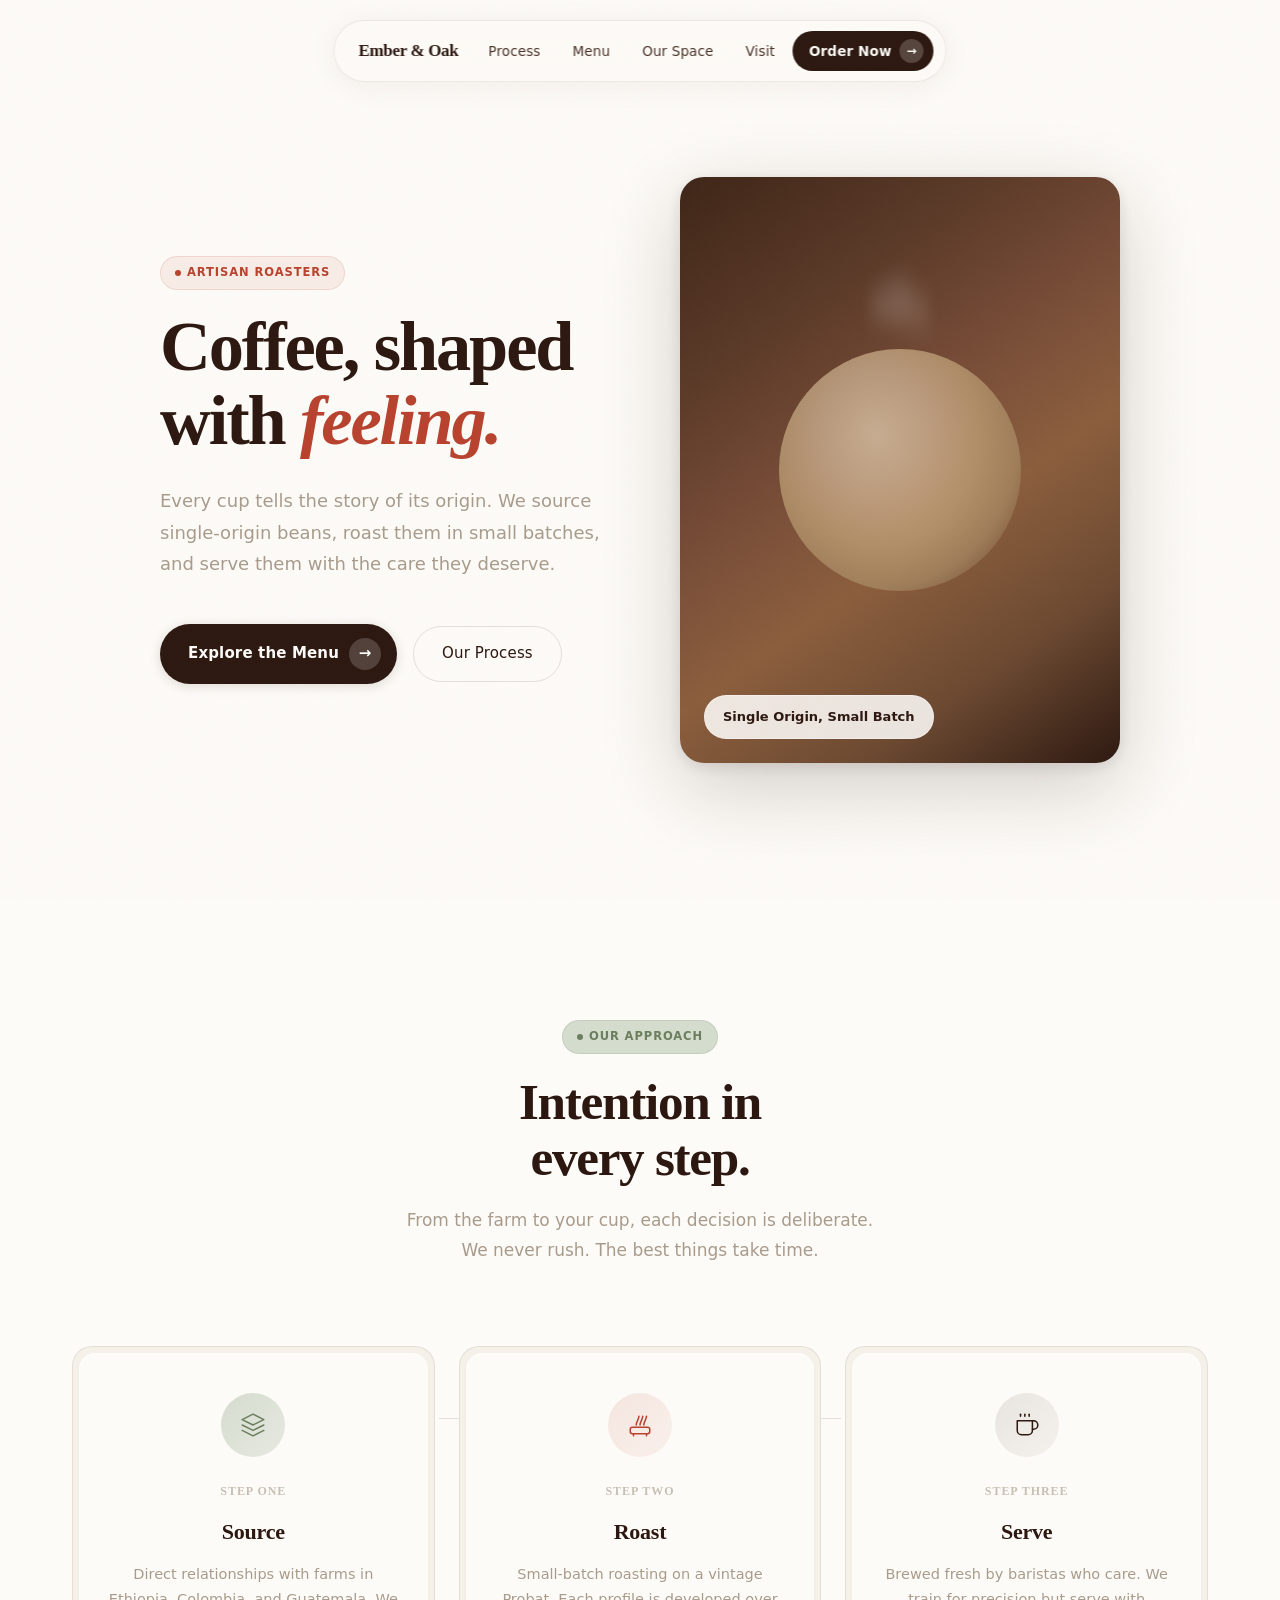
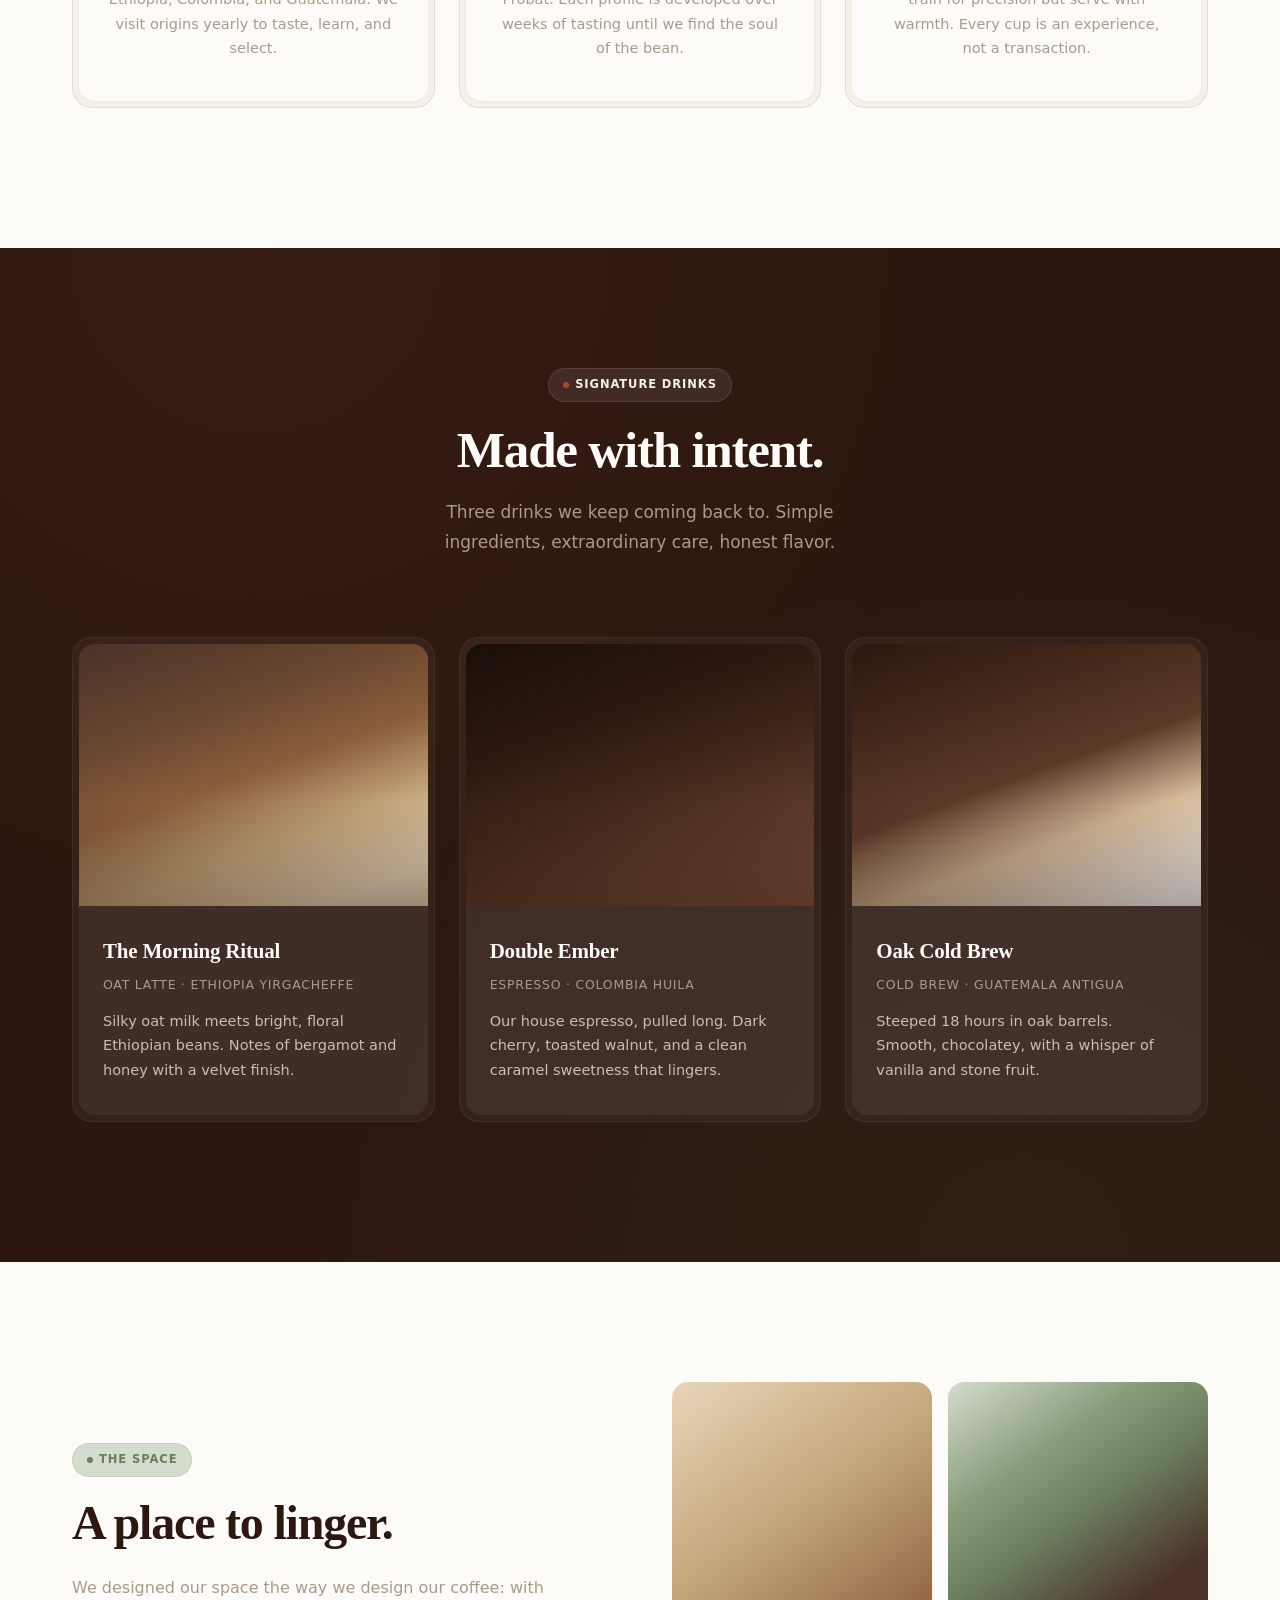
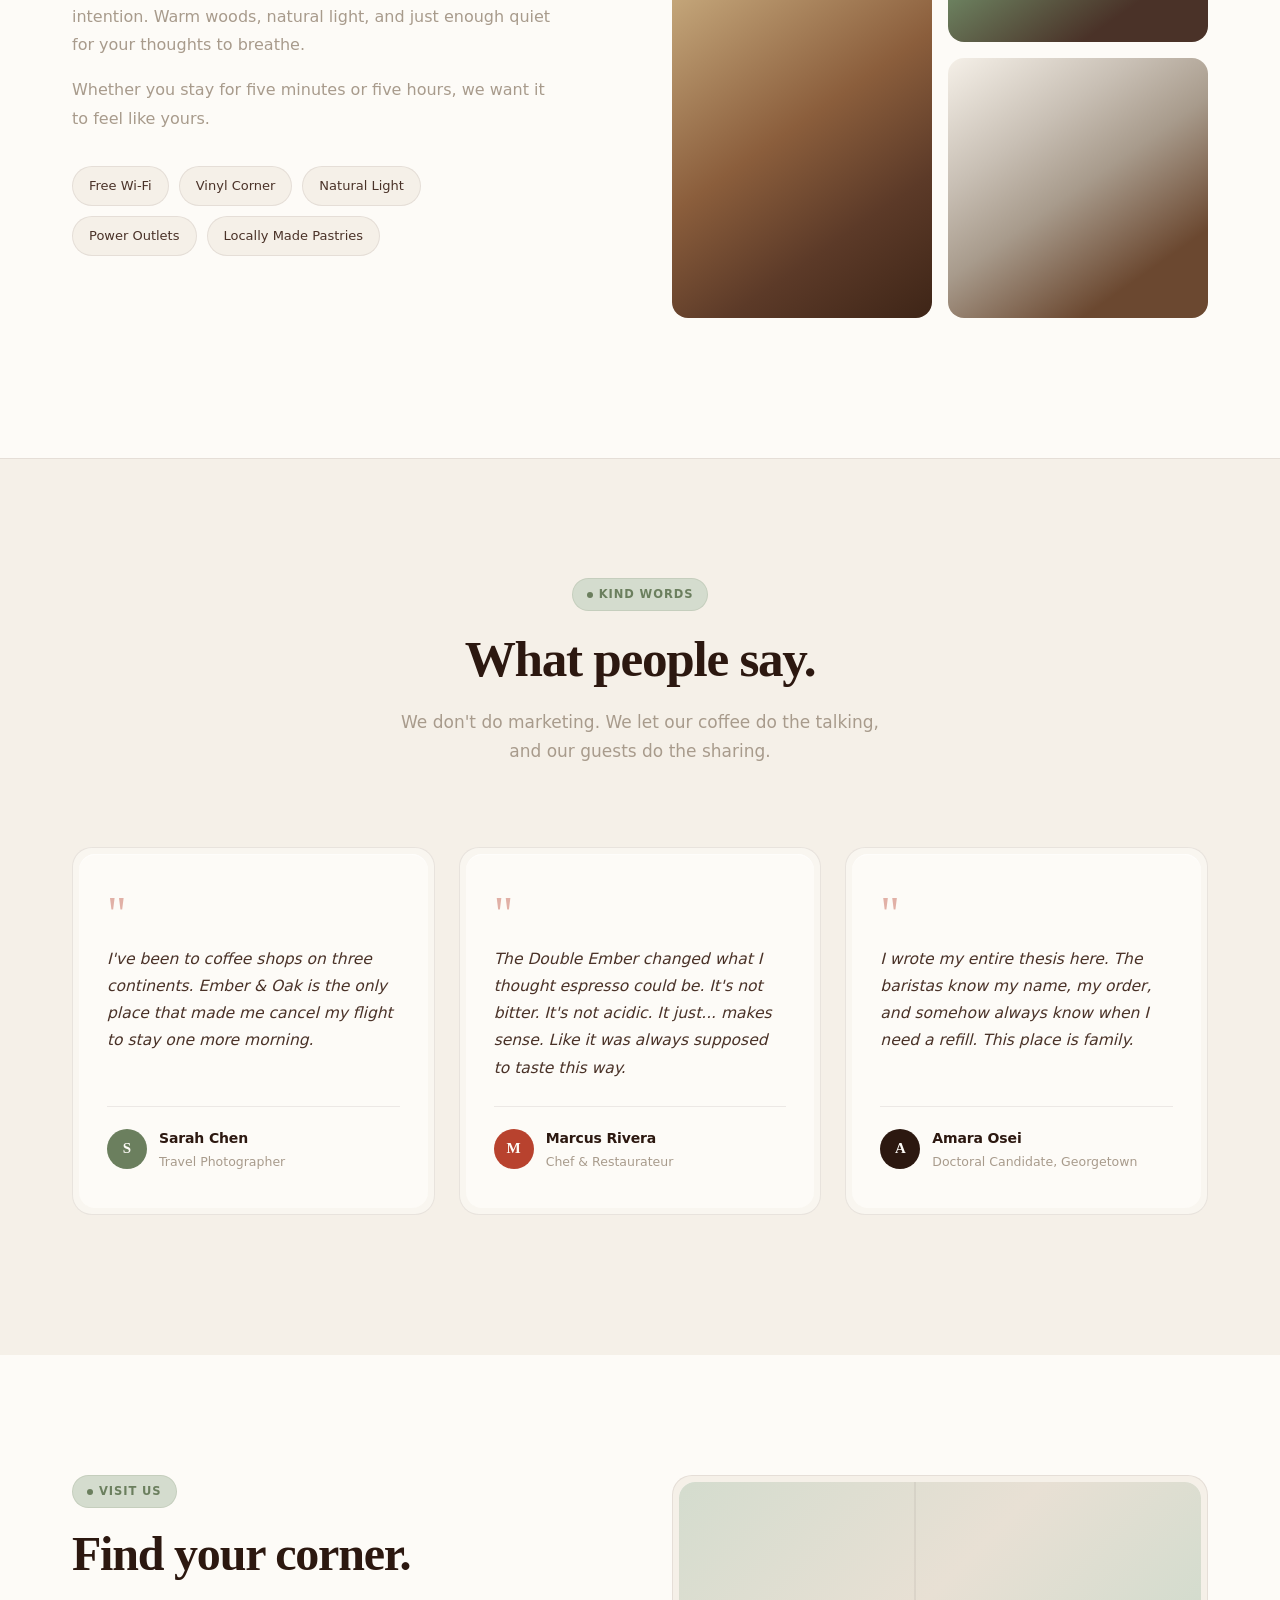
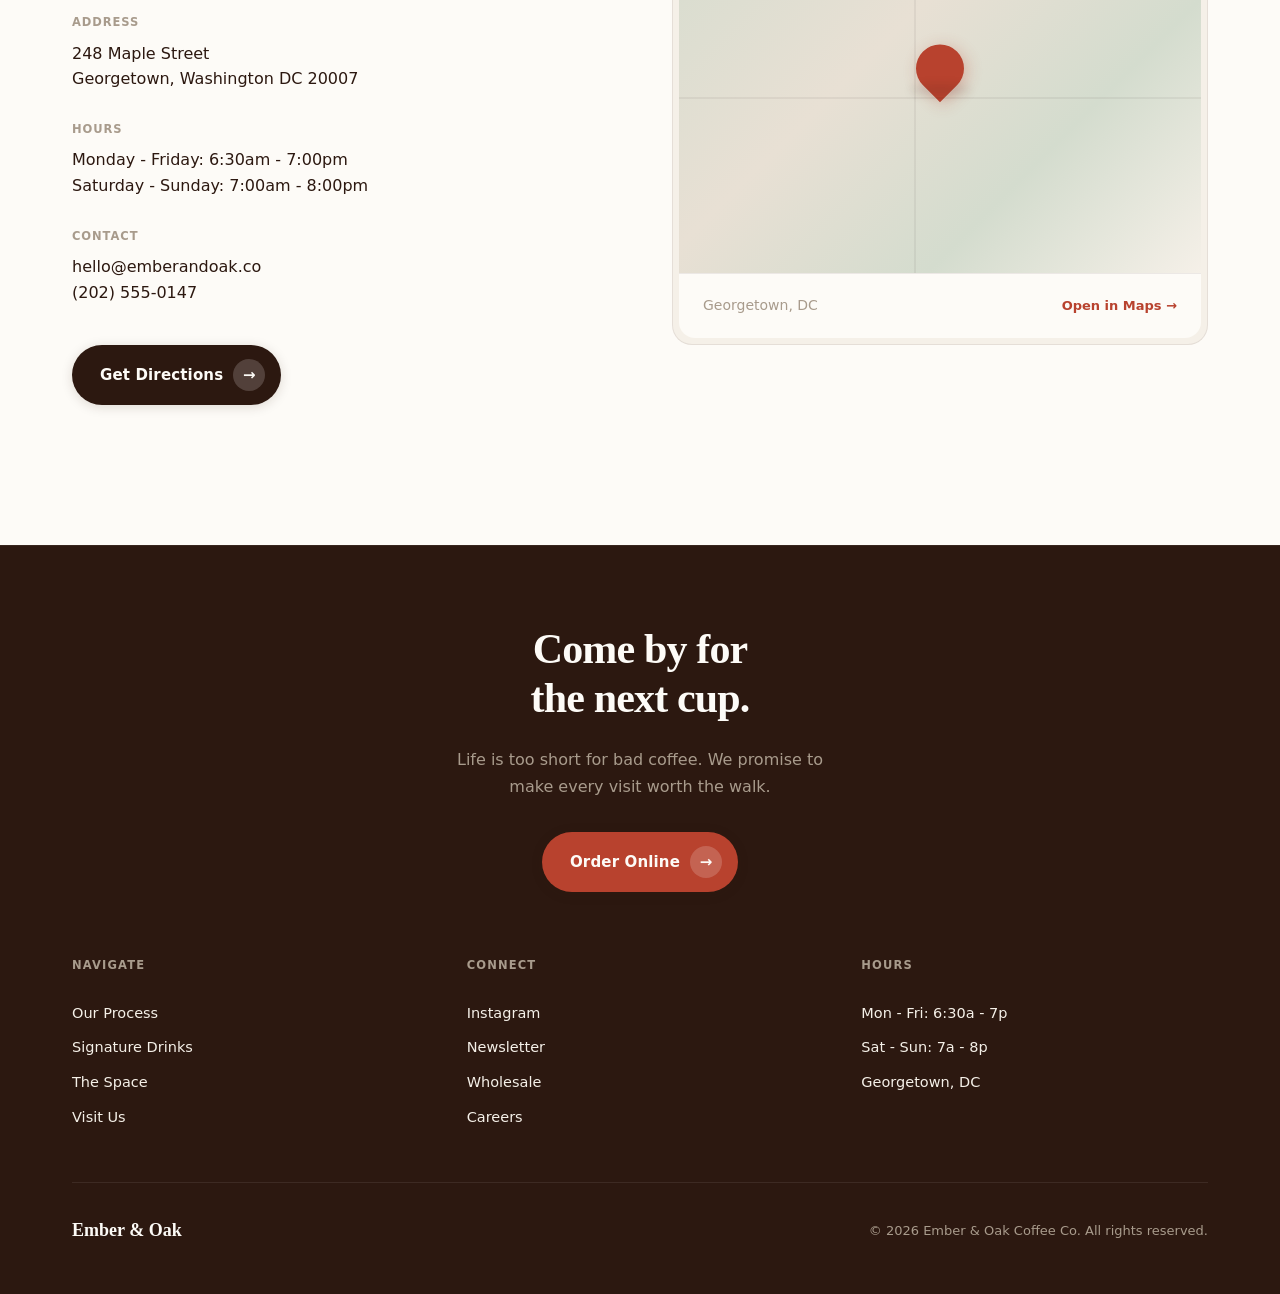
==== coffee-demo.html @ ccd39cf9 "Add coffee shop demo site with taste-skill design rules Ember & Oak Coffee - editorial luxury vibe, " ====
<!DOCTYPE html>
<html lang="en">
<head>
<meta charset="UTF-8">
<meta name="viewport" content="width=device-width, initial-scale=1.0">
<title>Ember & Oak Coffee</title>
<style>
  /* ============================================
     EMBER & OAK COFFEE — Editorial Luxury
     ============================================ */

  :root {
    --cream: #FDFBF7;
    --cream-dark: #F5F0E8;
    --espresso: #2C1810;
    --espresso-light: #4A3228;
    --terracotta: #B8422E;
    --terracotta-hover: #9C3826;
    --sage: #6B7F5E;
    --sage-light: #8A9E7C;
    --sage-muted: #D4DCCE;
    --warm-gray: #A89B8C;
    --warm-gray-light: #C8BFB4;
    --border-hairline: rgba(44, 24, 16, 0.08);
    --border-subtle: rgba(44, 24, 16, 0.12);
    --shadow-inner: inset 0 1px 0 rgba(255,255,255,0.6);
    --shadow-soft: 0 4px 24px rgba(44, 24, 16, 0.06);
    --shadow-medium: 0 8px 40px rgba(44, 24, 16, 0.08);
    --transition-smooth: cubic-bezier(0.32, 0.72, 0, 1);
    --transition-bounce: cubic-bezier(0.34, 1.56, 0.64, 1);
    --font-serif: Georgia, 'Times New Roman', serif;
    --font-sans: system-ui, -apple-system, 'Segoe UI', sans-serif;
  }

  *, *::before, *::after {
    margin: 0;
    padding: 0;
    box-sizing: border-box;
  }

  html {
    scroll-behavior: smooth;
    -webkit-font-smoothing: antialiased;
    -moz-osx-font-smoothing: grayscale;
  }

  body {
    font-family: var(--font-sans);
    background: var(--cream);
    color: var(--espresso);
    line-height: 1.7;
    font-size: 16px;
    overflow-x: hidden;
  }

  /* Noise overlay for paper texture */
  body::before {
    content: '';
    position: fixed;
    top: 0; left: 0; right: 0; bottom: 0;
    pointer-events: none;
    z-index: 9999;
    opacity: 0.025;
    background-image: url("data:image/svg+xml,%3Csvg viewBox='0 0 256 256' xmlns='http://www.w3.org/2000/svg'%3E%3Cfilter id='noise'%3E%3CfeTurbulence type='fractalNoise' baseFrequency='0.9' numOctaves='4' stitchTiles='stitch'/%3E%3C/filter%3E%3Crect width='100%25' height='100%25' filter='url(%23noise)'/%3E%3C/svg%3E");
    background-repeat: repeat;
    background-size: 256px 256px;
  }

  /* ---- SCROLL ANIMATIONS ---- */
  .reveal {
    opacity: 0;
    transform: translateY(32px);
    filter: blur(4px);
    transition: opacity 0.9s var(--transition-smooth),
                transform 0.9s var(--transition-smooth),
                filter 0.9s var(--transition-smooth);
  }
  .reveal.visible {
    opacity: 1;
    transform: translateY(0);
    filter: blur(0);
  }
  .reveal-delay-1 { transition-delay: 0.1s; }
  .reveal-delay-2 { transition-delay: 0.2s; }
  .reveal-delay-3 { transition-delay: 0.3s; }
  .reveal-delay-4 { transition-delay: 0.4s; }

  /* ---- CONTAINER ---- */
  .container {
    max-width: 1200px;
    margin: 0 auto;
    padding: 0 32px;
  }

  @media (max-width: 768px) {
    .container { padding: 0 20px; }
  }

  /* ============================================
     FLOATING GLASS NAVBAR
     ============================================ */
  .navbar {
    position: fixed;
    top: 20px;
    left: 50%;
    transform: translateX(-50%);
    z-index: 1000;
    background: rgba(253, 251, 247, 0.82);
    backdrop-filter: blur(20px) saturate(1.4);
    -webkit-backdrop-filter: blur(20px) saturate(1.4);
    border: 1px solid var(--border-hairline);
    border-radius: 100px;
    padding: 10px 12px 10px 24px;
    display: flex;
    align-items: center;
    gap: 8px;
    box-shadow: 0 4px 30px rgba(44, 24, 16, 0.06),
                inset 0 1px 0 rgba(255,255,255,0.5);
    transition: box-shadow 0.5s var(--transition-smooth),
                background 0.5s var(--transition-smooth);
  }
  .navbar:hover {
    box-shadow: 0 8px 40px rgba(44, 24, 16, 0.1),
                inset 0 1px 0 rgba(255,255,255,0.5);
  }
  .navbar-brand {
    font-family: var(--font-serif);
    font-size: 17px;
    font-weight: 700;
    color: var(--espresso);
    letter-spacing: -0.02em;
    white-space: nowrap;
    padding-right: 8px;
  }
  .navbar-links {
    display: flex;
    align-items: center;
    gap: 4px;
  }
  .navbar-links a {
    text-decoration: none;
    color: var(--espresso-light);
    font-size: 13.5px;
    font-weight: 500;
    padding: 7px 14px;
    border-radius: 100px;
    transition: background 0.4s var(--transition-smooth),
                color 0.4s var(--transition-smooth);
    letter-spacing: 0.01em;
    white-space: nowrap;
  }
  .navbar-links a:hover {
    background: rgba(44, 24, 16, 0.06);
    color: var(--espresso);
  }
  .navbar-cta {
    background: var(--espresso) !important;
    color: var(--cream) !important;
    font-weight: 600 !important;
    padding: 8px 10px 8px 16px !important;
    display: inline-flex !important;
    align-items: center !important;
    gap: 8px !important;
  }
  .navbar-cta:hover {
    background: var(--terracotta) !important;
  }
  .navbar-cta .cta-arrow {
    display: inline-flex;
    align-items: center;
    justify-content: center;
    width: 24px;
    height: 24px;
    border-radius: 50%;
    background: rgba(253, 251, 247, 0.2);
    font-size: 12px;
    transition: transform 0.4s var(--transition-smooth),
                background 0.4s var(--transition-smooth);
  }
  .navbar-cta:hover .cta-arrow {
    transform: translateX(2px);
    background: rgba(253, 251, 247, 0.3);
  }

  .navbar-toggle {
    display: none;
    background: none;
    border: none;
    cursor: pointer;
    padding: 8px;
    color: var(--espresso);
  }

  @media (max-width: 768px) {
    .navbar {
      top: 12px;
      padding: 8px 8px 8px 18px;
      max-width: calc(100% - 24px);
    }
    .navbar-links { display: none; }
    .navbar-toggle { display: block; }
    .navbar-brand { font-size: 15px; }
    .navbar.mobile-open {
      border-radius: 24px;
      flex-wrap: wrap;
      padding-bottom: 14px;
    }
    .navbar.mobile-open .navbar-links {
      display: flex;
      flex-direction: column;
      width: 100%;
      padding-top: 8px;
      border-top: 1px solid var(--border-hairline);
      margin-top: 8px;
      gap: 2px;
    }
    .navbar.mobile-open .navbar-links a {
      width: 100%;
      text-align: center;
      padding: 10px 14px;
    }
  }

  /* ============================================
     EYEBROW TAGS (pill badges)
     ============================================ */
  .eyebrow {
    display: inline-flex;
    align-items: center;
    gap: 6px;
    background: var(--sage-muted);
    color: var(--sage);
    font-size: 11.5px;
    font-weight: 600;
    letter-spacing: 0.08em;
    text-transform: uppercase;
    padding: 6px 14px;
    border-radius: 100px;
    margin-bottom: 20px;
    border: 1px solid rgba(107, 127, 94, 0.15);
  }
  .eyebrow::before {
    content: '';
    display: block;
    width: 6px;
    height: 6px;
    border-radius: 50%;
    background: var(--sage);
  }
  .eyebrow.terracotta {
    background: rgba(184, 66, 46, 0.08);
    color: var(--terracotta);
    border-color: rgba(184, 66, 46, 0.12);
  }
  .eyebrow.terracotta::before {
    background: var(--terracotta);
  }

  /* ============================================
     PILL CTA BUTTONS
     ============================================ */
  .btn-primary {
    display: inline-flex;
    align-items: center;
    gap: 10px;
    background: var(--espresso);
    color: var(--cream);
    font-family: var(--font-sans);
    font-size: 15px;
    font-weight: 600;
    padding: 14px 16px 14px 28px;
    border-radius: 100px;
    border: none;
    cursor: pointer;
    text-decoration: none;
    transition: background 0.5s var(--transition-smooth),
                transform 0.4s var(--transition-smooth),
                box-shadow 0.5s var(--transition-smooth);
    box-shadow: 0 2px 12px rgba(44, 24, 16, 0.15);
    letter-spacing: 0.01em;
  }
  .btn-primary:hover {
    background: var(--terracotta);
    transform: translateY(-1px);
    box-shadow: 0 6px 24px rgba(184, 66, 46, 0.2);
  }
  .btn-primary .btn-icon {
    display: inline-flex;
    align-items: center;
    justify-content: center;
    width: 32px;
    height: 32px;
    border-radius: 50%;
    background: rgba(253, 251, 247, 0.18);
    transition: background 0.4s var(--transition-smooth),
                transform 0.4s var(--transition-smooth);
  }
  .btn-primary:hover .btn-icon {
    background: rgba(253, 251, 247, 0.28);
    transform: translateX(2px);
  }

  .btn-secondary {
    display: inline-flex;
    align-items: center;
    gap: 8px;
    background: transparent;
    color: var(--espresso);
    font-family: var(--font-sans);
    font-size: 15px;
    font-weight: 500;
    padding: 14px 28px;
    border-radius: 100px;
    border: 1.5px solid var(--border-subtle);
    cursor: pointer;
    text-decoration: none;
    transition: border-color 0.5s var(--transition-smooth),
                background 0.5s var(--transition-smooth),
                transform 0.4s var(--transition-smooth);
    letter-spacing: 0.01em;
  }
  .btn-secondary:hover {
    border-color: var(--espresso);
    background: rgba(44, 24, 16, 0.03);
    transform: translateY(-1px);
  }

  /* ============================================
     DOUBLE-BEZEL CARDS
     ============================================ */
  .card-shell {
    background: var(--cream-dark);
    border: 1px solid var(--border-hairline);
    border-radius: 20px;
    padding: 6px;
    transition: transform 0.6s var(--transition-smooth),
                box-shadow 0.6s var(--transition-smooth);
  }
  .card-shell:hover {
    transform: translateY(-4px);
    box-shadow: var(--shadow-medium);
  }
  .card-core {
    background: var(--cream);
    border-radius: 16px;
    padding: 32px;
    box-shadow: var(--shadow-inner),
                0 1px 3px rgba(44, 24, 16, 0.04);
    height: 100%;
  }

  /* ============================================
     SECTION: HERO
     ============================================ */
  .hero {
    min-height: 100vh;
    display: flex;
    align-items: center;
    padding: 160px 0 120px;
    position: relative;
    overflow: hidden;
  }
  .hero::after {
    content: '';
    position: absolute;
    bottom: 0;
    left: 0;
    right: 0;
    height: 200px;
    background: linear-gradient(to top, var(--cream), transparent);
    pointer-events: none;
    z-index: 1;
  }
  .hero-grid {
    display: grid;
    grid-template-columns: 1fr 1fr;
    gap: 80px;
    align-items: center;
    position: relative;
    z-index: 2;
  }
  .hero-content {
    max-width: 560px;
  }
  .hero h1 {
    font-family: var(--font-serif);
    font-size: clamp(48px, 5.5vw, 76px);
    font-weight: 700;
    line-height: 1.05;
    letter-spacing: -0.03em;
    color: var(--espresso);
    margin-bottom: 28px;
  }
  .hero h1 em {
    font-style: italic;
    color: var(--terracotta);
  }
  .hero-sub {
    font-size: 18px;
    line-height: 1.75;
    color: var(--warm-gray);
    max-width: 440px;
    margin-bottom: 44px;
    font-weight: 400;
  }
  .hero-ctas {
    display: flex;
    align-items: center;
    gap: 16px;
    flex-wrap: wrap;
  }
  .hero-image-wrapper {
    position: relative;
  }
  .hero-image {
    width: 100%;
    aspect-ratio: 3/4;
    border-radius: 24px;
    overflow: hidden;
    position: relative;
    background: linear-gradient(145deg, #3E2517 0%, #5C3A28 25%, #7A4E38 45%, #8B5E3C 60%, #6B4830 80%, #2C1810 100%);
    box-shadow: 0 24px 80px rgba(44, 24, 16, 0.2),
                0 4px 16px rgba(44, 24, 16, 0.1);
  }
  /* Latte art circle */
  .hero-image::before {
    content: '';
    position: absolute;
    top: 50%;
    left: 50%;
    transform: translate(-50%, -50%);
    width: 55%;
    aspect-ratio: 1;
    border-radius: 50%;
    background: radial-gradient(ellipse at 40% 35%, #E8D5B8 0%, #D4B896 30%, #C4A67A 50%, #A88B66 70%, transparent 85%);
    opacity: 0.7;
  }
  /* Steam lines */
  .hero-image::after {
    content: '';
    position: absolute;
    top: 15%;
    left: 50%;
    transform: translateX(-50%);
    width: 60px;
    height: 80px;
    background:
      radial-gradient(ellipse at 20% 50%, rgba(255,255,255,0.12) 0%, transparent 60%),
      radial-gradient(ellipse at 50% 30%, rgba(255,255,255,0.08) 0%, transparent 50%),
      radial-gradient(ellipse at 80% 60%, rgba(255,255,255,0.1) 0%, transparent 55%);
    filter: blur(6px);
    animation: steam 4s ease-in-out infinite;
  }
  @keyframes steam {
    0%, 100% { opacity: 0.4; transform: translateX(-50%) translateY(0); }
    50% { opacity: 0.7; transform: translateX(-50%) translateY(-12px); }
  }
  .hero-image-tag {
    position: absolute;
    bottom: 24px;
    left: 24px;
    background: rgba(253, 251, 247, 0.88);
    backdrop-filter: blur(12px);
    padding: 10px 18px;
    border-radius: 100px;
    font-size: 13px;
    font-weight: 600;
    color: var(--espresso);
    border: 1px solid rgba(255,255,255,0.4);
    z-index: 2;
  }

  @media (max-width: 768px) {
    .hero { padding: 140px 0 80px; min-height: auto; }
    .hero-grid {
      grid-template-columns: 1fr;
      gap: 48px;
    }
    .hero-content { max-width: 100%; }
    .hero h1 { font-size: 42px; }
    .hero-sub { font-size: 16px; }
    .hero-image { aspect-ratio: 4/3; }
  }

  /* ============================================
     SECTION: PROCESS
     ============================================ */
  .process {
    padding: 120px 0 140px;
    position: relative;
  }
  .section-header {
    text-align: center;
    max-width: 640px;
    margin: 0 auto 80px;
  }
  .section-header h2 {
    font-family: var(--font-serif);
    font-size: clamp(36px, 4vw, 52px);
    font-weight: 700;
    letter-spacing: -0.025em;
    line-height: 1.1;
    margin-bottom: 20px;
  }
  .section-header p {
    font-size: 17px;
    color: var(--warm-gray);
    line-height: 1.75;
    max-width: 480px;
    margin: 0 auto;
  }
  .process-grid {
    display: grid;
    grid-template-columns: repeat(3, 1fr);
    gap: 24px;
    position: relative;
  }
  /* Connector line */
  .process-grid::before {
    content: '';
    position: absolute;
    top: 72px;
    left: calc(33.33% - 12px);
    right: calc(33.33% - 12px);
    height: 1px;
    background: var(--border-subtle);
    z-index: 0;
  }
  .process-step .card-core {
    text-align: center;
    padding: 40px 28px;
    position: relative;
    z-index: 1;
  }
  .process-icon {
    width: 64px;
    height: 64px;
    border-radius: 50%;
    margin: 0 auto 24px;
    display: flex;
    align-items: center;
    justify-content: center;
    font-size: 24px;
    position: relative;
  }
  .process-icon.source {
    background: linear-gradient(135deg, var(--sage-muted), rgba(107, 127, 94, 0.15));
    color: var(--sage);
  }
  .process-icon.roast {
    background: linear-gradient(135deg, rgba(184, 66, 46, 0.12), rgba(184, 66, 46, 0.06));
    color: var(--terracotta);
  }
  .process-icon.serve {
    background: linear-gradient(135deg, rgba(44, 24, 16, 0.1), rgba(44, 24, 16, 0.04));
    color: var(--espresso);
  }
  .process-step-num {
    font-family: var(--font-serif);
    font-size: 12px;
    font-weight: 700;
    color: var(--warm-gray-light);
    letter-spacing: 0.08em;
    text-transform: uppercase;
    margin-bottom: 12px;
  }
  .process-step h3 {
    font-family: var(--font-serif);
    font-size: 22px;
    font-weight: 700;
    margin-bottom: 12px;
    letter-spacing: -0.01em;
  }
  .process-step p {
    font-size: 14.5px;
    color: var(--warm-gray);
    line-height: 1.7;
  }

  @media (max-width: 768px) {
    .process { padding: 80px 0 100px; }
    .process-grid {
      grid-template-columns: 1fr;
      gap: 16px;
    }
    .process-grid::before { display: none; }
    .section-header { margin-bottom: 48px; }
  }

  /* ============================================
     SECTION: SIGNATURES
     ============================================ */
  .signatures {
    padding: 120px 0 140px;
    background: var(--espresso);
    color: var(--cream);
    position: relative;
    overflow: hidden;
  }
  .signatures::before {
    content: '';
    position: absolute;
    top: 0; left: 0; right: 0; bottom: 0;
    background: radial-gradient(ellipse at 20% 0%, rgba(184, 66, 46, 0.08) 0%, transparent 50%),
                radial-gradient(ellipse at 80% 100%, rgba(107, 127, 94, 0.06) 0%, transparent 50%);
    pointer-events: none;
  }
  .signatures .section-header h2 { color: var(--cream); }
  .signatures .section-header p { color: var(--warm-gray); }
  .signatures .eyebrow {
    background: rgba(253, 251, 247, 0.08);
    color: var(--cream-dark);
    border-color: rgba(253, 251, 247, 0.1);
  }
  .signatures .eyebrow::before { background: var(--terracotta); }

  .drinks-grid {
    display: grid;
    grid-template-columns: repeat(3, 1fr);
    gap: 24px;
    position: relative;
    z-index: 1;
  }
  .drink-card-shell {
    background: rgba(253, 251, 247, 0.04);
    border: 1px solid rgba(253, 251, 247, 0.06);
    border-radius: 20px;
    padding: 6px;
    transition: transform 0.6s var(--transition-smooth),
                box-shadow 0.6s var(--transition-smooth);
  }
  .drink-card-shell:hover {
    transform: translateY(-4px);
    box-shadow: 0 16px 60px rgba(0, 0, 0, 0.3);
  }
  .drink-card-core {
    background: rgba(253, 251, 247, 0.06);
    border-radius: 16px;
    overflow: hidden;
    box-shadow: inset 0 1px 0 rgba(253, 251, 247, 0.06);
  }
  .drink-image {
    width: 100%;
    aspect-ratio: 4/3;
    position: relative;
  }
  .drink-image.latte {
    background: linear-gradient(160deg, #4A3228 0%, #6B4830 30%, #8B5E3C 50%, #C4A67A 70%, #E8D5B8 90%);
  }
  .drink-image.espresso {
    background: linear-gradient(160deg, #1A0E08 0%, #2C1810 30%, #3E2517 50%, #5C3A28 75%, #7A4E38 100%);
  }
  .drink-image.cold-brew {
    background: linear-gradient(160deg, #2C1810 0%, #3E2517 20%, #5C3A28 50%, #D4B896 70%, #FDFBF7 95%);
  }
  .drink-image::after {
    content: '';
    position: absolute;
    bottom: 0;
    left: 0;
    right: 0;
    height: 40%;
    background: linear-gradient(to top, rgba(44, 24, 16, 0.4), transparent);
  }
  .drink-body {
    padding: 28px 24px 32px;
  }
  .drink-name {
    font-family: var(--font-serif);
    font-size: 21px;
    font-weight: 700;
    margin-bottom: 4px;
    letter-spacing: -0.01em;
  }
  .drink-origin {
    font-size: 12.5px;
    color: var(--warm-gray);
    text-transform: uppercase;
    letter-spacing: 0.06em;
    font-weight: 500;
    margin-bottom: 14px;
  }
  .drink-desc {
    font-size: 14.5px;
    color: var(--warm-gray-light);
    line-height: 1.7;
  }

  @media (max-width: 768px) {
    .signatures { padding: 80px 0 100px; }
    .drinks-grid {
      grid-template-columns: 1fr;
      max-width: 400px;
      margin: 0 auto;
    }
  }

  /* ============================================
     SECTION: SPACE
     ============================================ */
  .space {
    padding: 120px 0 140px;
  }
  .space-layout {
    display: grid;
    grid-template-columns: 1fr 1fr;
    gap: 64px;
    align-items: center;
  }
  .space-content {
    max-width: 480px;
  }
  .space-content h2 {
    font-family: var(--font-serif);
    font-size: clamp(36px, 4vw, 48px);
    font-weight: 700;
    letter-spacing: -0.025em;
    line-height: 1.1;
    margin-bottom: 24px;
  }
  .space-content p {
    font-size: 16px;
    color: var(--warm-gray);
    line-height: 1.8;
    margin-bottom: 16px;
  }
  .space-features {
    display: flex;
    flex-wrap: wrap;
    gap: 10px;
    margin-top: 32px;
  }
  .space-tag {
    padding: 8px 16px;
    border-radius: 100px;
    font-size: 13px;
    font-weight: 500;
    background: var(--cream-dark);
    border: 1px solid var(--border-hairline);
    color: var(--espresso-light);
  }
  .space-photos {
    display: grid;
    grid-template-columns: 1fr 1fr;
    grid-template-rows: 1fr 1fr;
    gap: 16px;
  }
  .space-photo {
    border-radius: 16px;
    overflow: hidden;
    position: relative;
  }
  .space-photo.tall {
    grid-row: span 2;
    aspect-ratio: auto;
  }
  .space-photo:not(.tall) {
    aspect-ratio: 1;
  }
  .space-photo-inner {
    width: 100%;
    height: 100%;
    min-height: 160px;
  }
  .space-photo-inner.interior {
    background: linear-gradient(145deg, #E8D5B8 0%, #C4A67A 30%, #8B5E3C 60%, #5C3A28 80%, #3E2517 100%);
  }
  .space-photo-inner.window {
    background: linear-gradient(145deg, #D4DCCE 0%, #8A9E7C 30%, #6B7F5E 50%, #4A3228 80%);
  }
  .space-photo-inner.detail {
    background: linear-gradient(145deg, #F5F0E8 0%, #C8BFB4 30%, #A89B8C 50%, #6B4830 80%);
  }

  @media (max-width: 768px) {
    .space { padding: 80px 0 100px; }
    .space-layout {
      grid-template-columns: 1fr;
      gap: 40px;
    }
    .space-content { max-width: 100%; }
  }

  /* ============================================
     SECTION: TESTIMONIALS
     ============================================ */
  .testimonials {
    padding: 120px 0 140px;
    background: var(--cream-dark);
    position: relative;
  }
  .testimonials::before {
    content: '';
    position: absolute;
    top: 0;
    left: 0;
    right: 0;
    height: 1px;
    background: var(--border-hairline);
  }
  .testimonials-grid {
    display: grid;
    grid-template-columns: repeat(3, 1fr);
    gap: 24px;
  }
  .testimonial-shell {
    background: rgba(253, 251, 247, 0.5);
    border: 1px solid var(--border-hairline);
    border-radius: 20px;
    padding: 6px;
    transition: transform 0.6s var(--transition-smooth),
                box-shadow 0.6s var(--transition-smooth);
  }
  .testimonial-shell:hover {
    transform: translateY(-4px);
    box-shadow: var(--shadow-medium);
  }
  .testimonial-core {
    background: var(--cream);
    border-radius: 16px;
    padding: 36px 28px;
    box-shadow: var(--shadow-inner);
    height: 100%;
    display: flex;
    flex-direction: column;
  }
  .testimonial-quote-mark {
    font-family: var(--font-serif);
    font-size: 48px;
    line-height: 1;
    color: var(--terracotta);
    opacity: 0.4;
    margin-bottom: 8px;
  }
  .testimonial-text {
    font-size: 15.5px;
    line-height: 1.75;
    color: var(--espresso-light);
    flex: 1;
    margin-bottom: 24px;
    font-style: italic;
  }
  .testimonial-author {
    display: flex;
    align-items: center;
    gap: 12px;
    padding-top: 20px;
    border-top: 1px solid var(--border-hairline);
  }
  .testimonial-avatar {
    width: 40px;
    height: 40px;
    border-radius: 50%;
    display: flex;
    align-items: center;
    justify-content: center;
    font-family: var(--font-serif);
    font-weight: 700;
    font-size: 15px;
    color: var(--cream);
  }
  .testimonial-avatar.a1 { background: var(--sage); }
  .testimonial-avatar.a2 { background: var(--terracotta); }
  .testimonial-avatar.a3 { background: var(--espresso); }
  .testimonial-name {
    font-weight: 600;
    font-size: 14px;
    letter-spacing: -0.01em;
  }
  .testimonial-role {
    font-size: 12.5px;
    color: var(--warm-gray);
  }

  @media (max-width: 768px) {
    .testimonials { padding: 80px 0 100px; }
    .testimonials-grid { grid-template-columns: 1fr; max-width: 420px; margin: 0 auto; }
  }

  /* ============================================
     SECTION: LOCATION
     ============================================ */
  .location {
    padding: 120px 0 140px;
  }
  .location-layout {
    display: grid;
    grid-template-columns: 1fr 1fr;
    gap: 64px;
    align-items: start;
  }
  .location-content h2 {
    font-family: var(--font-serif);
    font-size: clamp(36px, 4vw, 48px);
    font-weight: 700;
    letter-spacing: -0.025em;
    line-height: 1.1;
    margin-bottom: 32px;
  }
  .location-detail {
    margin-bottom: 28px;
  }
  .location-detail-label {
    font-size: 11.5px;
    font-weight: 600;
    letter-spacing: 0.08em;
    text-transform: uppercase;
    color: var(--warm-gray);
    margin-bottom: 8px;
  }
  .location-detail-value {
    font-size: 16px;
    line-height: 1.6;
    color: var(--espresso);
  }
  .location-map-shell {
    background: var(--cream-dark);
    border: 1px solid var(--border-hairline);
    border-radius: 20px;
    padding: 6px;
  }
  .location-map-core {
    background: var(--cream);
    border-radius: 16px;
    overflow: hidden;
    box-shadow: var(--shadow-inner);
  }
  .location-map {
    width: 100%;
    aspect-ratio: 4/3;
    position: relative;
    background: linear-gradient(135deg, var(--sage-muted) 0%, #E8E0D4 40%, #D4DCCE 70%, var(--cream-dark) 100%);
  }
  .location-map::before {
    content: '';
    position: absolute;
    top: 50%;
    left: 50%;
    transform: translate(-50%, -50%);
    width: 48px;
    height: 48px;
    background: var(--terracotta);
    border-radius: 50% 50% 50% 0;
    transform: translate(-50%, -70%) rotate(-45deg);
    box-shadow: 0 4px 16px rgba(184, 66, 46, 0.3);
  }
  .location-map::after {
    content: '';
    position: absolute;
    top: calc(50% + 6px);
    left: 50%;
    transform: translateX(-50%);
    width: 60px;
    height: 12px;
    border-radius: 50%;
    background: rgba(44, 24, 16, 0.1);
    filter: blur(4px);
  }
  /* Map roads */
  .map-lines {
    position: absolute;
    inset: 0;
    overflow: hidden;
  }
  .map-lines::before {
    content: '';
    position: absolute;
    top: 0; bottom: 0;
    left: 45%;
    width: 2px;
    background: rgba(44, 24, 16, 0.06);
  }
  .map-lines::after {
    content: '';
    position: absolute;
    left: 0; right: 0;
    top: 55%;
    height: 2px;
    background: rgba(44, 24, 16, 0.06);
  }
  .location-map-label {
    padding: 20px 24px;
    display: flex;
    align-items: center;
    justify-content: space-between;
    border-top: 1px solid var(--border-hairline);
  }
  .location-map-label span {
    font-size: 14px;
    color: var(--warm-gray);
    font-weight: 500;
  }
  .location-map-label a {
    font-size: 13px;
    color: var(--terracotta);
    text-decoration: none;
    font-weight: 600;
    transition: opacity 0.3s;
  }
  .location-map-label a:hover { opacity: 0.7; }

  @media (max-width: 768px) {
    .location { padding: 80px 0 100px; }
    .location-layout { grid-template-columns: 1fr; gap: 40px; }
  }

  /* ============================================
     FOOTER
     ============================================ */
  .footer {
    padding: 80px 0 48px;
    background: var(--espresso);
    color: var(--cream);
    position: relative;
  }
  .footer::before {
    content: '';
    position: absolute;
    top: 0;
    left: 0;
    right: 0;
    height: 1px;
    background: rgba(253, 251, 247, 0.06);
  }
  .footer-top {
    text-align: center;
    margin-bottom: 64px;
  }
  .footer-top h2 {
    font-family: var(--font-serif);
    font-size: clamp(28px, 3.5vw, 42px);
    font-weight: 700;
    letter-spacing: -0.02em;
    margin-bottom: 24px;
    line-height: 1.15;
  }
  .footer-top p {
    font-size: 16px;
    color: var(--warm-gray);
    max-width: 400px;
    margin: 0 auto 32px;
    line-height: 1.7;
  }
  .footer-grid {
    display: grid;
    grid-template-columns: repeat(3, 1fr);
    gap: 48px;
    padding-bottom: 48px;
    border-bottom: 1px solid rgba(253, 251, 247, 0.08);
    margin-bottom: 32px;
  }
  .footer-col-title {
    font-size: 11.5px;
    font-weight: 600;
    letter-spacing: 0.1em;
    text-transform: uppercase;
    color: var(--warm-gray);
    margin-bottom: 20px;
  }
  .footer-col a {
    display: block;
    color: var(--cream-dark);
    text-decoration: none;
    font-size: 14.5px;
    padding: 5px 0;
    transition: color 0.4s var(--transition-smooth),
                transform 0.4s var(--transition-smooth);
  }
  .footer-col a:hover {
    color: var(--cream);
    transform: translateX(4px);
  }
  .footer-bottom {
    display: flex;
    align-items: center;
    justify-content: space-between;
    flex-wrap: wrap;
    gap: 16px;
  }
  .footer-brand {
    font-family: var(--font-serif);
    font-size: 18px;
    font-weight: 700;
  }
  .footer-legal {
    font-size: 13px;
    color: var(--warm-gray);
  }

  @media (max-width: 768px) {
    .footer { padding: 64px 0 36px; }
    .footer-grid { grid-template-columns: 1fr; gap: 32px; }
    .footer-bottom { justify-content: center; text-align: center; flex-direction: column; }
  }

  /* ---- DIVIDER ---- */
  .section-divider {
    width: 48px;
    height: 1px;
    background: var(--border-subtle);
    margin: 0 auto;
  }
</style>
</head>
<body>

<!-- ===== NAVBAR ===== -->
<nav class="navbar" id="navbar">
  <span class="navbar-brand">Ember & Oak</span>
  <div class="navbar-links">
    <a href="#process">Process</a>
    <a href="#signatures">Menu</a>
    <a href="#space">Our Space</a>
    <a href="#location">Visit</a>
    <a href="#location" class="navbar-cta">Order Now <span class="cta-arrow">&rarr;</span></a>
  </div>
  <button class="navbar-toggle" onclick="document.getElementById('navbar').classList.toggle('mobile-open')" aria-label="Toggle menu">
    <svg width="20" height="20" viewBox="0 0 20 20" fill="none" stroke="currentColor" stroke-width="1.5" stroke-linecap="round"><line x1="3" y1="6" x2="17" y2="6"/><line x1="3" y1="10" x2="17" y2="10"/><line x1="3" y1="14" x2="17" y2="14"/></svg>
  </button>
</nav>

<!-- ===== HERO ===== -->
<section class="hero">
  <div class="container">
    <div class="hero-grid">
      <div class="hero-content reveal">
        <span class="eyebrow terracotta">Artisan Roasters</span>
        <h1>Coffee, shaped<br>with <em>feeling.</em></h1>
        <p class="hero-sub">Every cup tells the story of its origin. We source single-origin beans, roast them in small batches, and serve them with the care they deserve.</p>
        <div class="hero-ctas">
          <a href="#signatures" class="btn-primary">
            Explore the Menu
            <span class="btn-icon">&rarr;</span>
          </a>
          <a href="#process" class="btn-secondary">Our Process</a>
        </div>
      </div>
      <div class="hero-image-wrapper reveal reveal-delay-2">
        <div class="hero-image">
          <span class="hero-image-tag">Single Origin, Small Batch</span>
        </div>
      </div>
    </div>
  </div>
</section>

<!-- ===== PROCESS ===== -->
<section class="process" id="process">
  <div class="container">
    <div class="section-header reveal">
      <span class="eyebrow">Our Approach</span>
      <h2>Intention in<br>every step.</h2>
      <p>From the farm to your cup, each decision is deliberate. We never rush. The best things take time.</p>
    </div>
    <div class="process-grid">
      <div class="card-shell process-step reveal reveal-delay-1">
        <div class="card-core">
          <div class="process-icon source">
            <svg width="26" height="26" viewBox="0 0 24 24" fill="none" stroke="currentColor" stroke-width="1.4" stroke-linecap="round" stroke-linejoin="round"><path d="M12 2L2 7l10 5 10-5-10-5z"/><path d="M2 17l10 5 10-5"/><path d="M2 12l10 5 10-5"/></svg>
          </div>
          <div class="process-step-num">Step One</div>
          <h3>Source</h3>
          <p>Direct relationships with farms in Ethiopia, Colombia, and Guatemala. We visit origins yearly to taste, learn, and select.</p>
        </div>
      </div>
      <div class="card-shell process-step reveal reveal-delay-2">
        <div class="card-core">
          <div class="process-icon roast">
            <svg width="26" height="26" viewBox="0 0 24 24" fill="none" stroke="currentColor" stroke-width="1.4" stroke-linecap="round" stroke-linejoin="round"><path d="M12 12c0-3 2.5-5 2.5-8"/><path d="M8.5 12c0-3 2.5-5 2.5-8"/><path d="M15.5 12c0-3 2.5-5 2.5-8"/><rect x="3" y="14" width="18" height="6" rx="2"/><path d="M6 22v-2"/><path d="M18 22v-2"/></svg>
          </div>
          <div class="process-step-num">Step Two</div>
          <h3>Roast</h3>
          <p>Small-batch roasting on a vintage Probat. Each profile is developed over weeks of tasting until we find the soul of the bean.</p>
        </div>
      </div>
      <div class="card-shell process-step reveal reveal-delay-3">
        <div class="card-core">
          <div class="process-icon serve">
            <svg width="26" height="26" viewBox="0 0 24 24" fill="none" stroke="currentColor" stroke-width="1.4" stroke-linecap="round" stroke-linejoin="round"><path d="M17 8h1a4 4 0 1 1 0 8h-1"/><path d="M3 8h14v9a4 4 0 0 1-4 4H7a4 4 0 0 1-4-4Z"/><line x1="6" y1="2" x2="6" y2="4"/><line x1="10" y1="2" x2="10" y2="4"/><line x1="14" y1="2" x2="14" y2="4"/></svg>
          </div>
          <div class="process-step-num">Step Three</div>
          <h3>Serve</h3>
          <p>Brewed fresh by baristas who care. We train for precision but serve with warmth. Every cup is an experience, not a transaction.</p>
        </div>
      </div>
    </div>
  </div>
</section>

<!-- ===== SIGNATURES ===== -->
<section class="signatures" id="signatures">
  <div class="container">
    <div class="section-header reveal">
      <span class="eyebrow">Signature Drinks</span>
      <h2>Made with intent.</h2>
      <p>Three drinks we keep coming back to. Simple ingredients, extraordinary care, honest flavor.</p>
    </div>
    <div class="drinks-grid">
      <div class="drink-card-shell reveal reveal-delay-1">
        <div class="drink-card-core">
          <div class="drink-image latte"></div>
          <div class="drink-body">
            <div class="drink-name">The Morning Ritual</div>
            <div class="drink-origin">Oat Latte &middot; Ethiopia Yirgacheffe</div>
            <p class="drink-desc">Silky oat milk meets bright, floral Ethiopian beans. Notes of bergamot and honey with a velvet finish.</p>
          </div>
        </div>
      </div>
      <div class="drink-card-shell reveal reveal-delay-2">
        <div class="drink-card-core">
          <div class="drink-image espresso"></div>
          <div class="drink-body">
            <div class="drink-name">Double Ember</div>
            <div class="drink-origin">Espresso &middot; Colombia Huila</div>
            <p class="drink-desc">Our house espresso, pulled long. Dark cherry, toasted walnut, and a clean caramel sweetness that lingers.</p>
          </div>
        </div>
      </div>
      <div class="drink-card-shell reveal reveal-delay-3">
        <div class="drink-card-core">
          <div class="drink-image cold-brew"></div>
          <div class="drink-body">
            <div class="drink-name">Oak Cold Brew</div>
            <div class="drink-origin">Cold Brew &middot; Guatemala Antigua</div>
            <p class="drink-desc">Steeped 18 hours in oak barrels. Smooth, chocolatey, with a whisper of vanilla and stone fruit.</p>
          </div>
        </div>
      </div>
    </div>
  </div>
</section>

<!-- ===== SPACE ===== -->
<section class="space" id="space">
  <div class="container">
    <div class="space-layout">
      <div class="space-content reveal">
        <span class="eyebrow">The Space</span>
        <h2>A place to linger.</h2>
        <p>We designed our space the way we design our coffee: with intention. Warm woods, natural light, and just enough quiet for your thoughts to breathe.</p>
        <p>Whether you stay for five minutes or five hours, we want it to feel like yours.</p>
        <div class="space-features">
          <span class="space-tag">Free Wi-Fi</span>
          <span class="space-tag">Vinyl Corner</span>
          <span class="space-tag">Natural Light</span>
          <span class="space-tag">Power Outlets</span>
          <span class="space-tag">Locally Made Pastries</span>
        </div>
      </div>
      <div class="space-photos reveal reveal-delay-2">
        <div class="space-photo tall">
          <div class="space-photo-inner interior"></div>
        </div>
        <div class="space-photo">
          <div class="space-photo-inner window"></div>
        </div>
        <div class="space-photo">
          <div class="space-photo-inner detail"></div>
        </div>
      </div>
    </div>
  </div>
</section>

<!-- ===== TESTIMONIALS ===== -->
<section class="testimonials" id="testimonials">
  <div class="container">
    <div class="section-header reveal">
      <span class="eyebrow">Kind Words</span>
      <h2>What people say.</h2>
      <p>We don't do marketing. We let our coffee do the talking, and our guests do the sharing.</p>
    </div>
    <div class="testimonials-grid">
      <div class="testimonial-shell reveal reveal-delay-1">
        <div class="testimonial-core">
          <div class="testimonial-quote-mark">"</div>
          <p class="testimonial-text">I've been to coffee shops on three continents. Ember & Oak is the only place that made me cancel my flight to stay one more morning.</p>
          <div class="testimonial-author">
            <div class="testimonial-avatar a1">S</div>
            <div>
              <div class="testimonial-name">Sarah Chen</div>
              <div class="testimonial-role">Travel Photographer</div>
            </div>
          </div>
        </div>
      </div>
      <div class="testimonial-shell reveal reveal-delay-2">
        <div class="testimonial-core">
          <div class="testimonial-quote-mark">"</div>
          <p class="testimonial-text">The Double Ember changed what I thought espresso could be. It's not bitter. It's not acidic. It just... makes sense. Like it was always supposed to taste this way.</p>
          <div class="testimonial-author">
            <div class="testimonial-avatar a2">M</div>
            <div>
              <div class="testimonial-name">Marcus Rivera</div>
              <div class="testimonial-role">Chef & Restaurateur</div>
            </div>
          </div>
        </div>
      </div>
      <div class="testimonial-shell reveal reveal-delay-3">
        <div class="testimonial-core">
          <div class="testimonial-quote-mark">"</div>
          <p class="testimonial-text">I wrote my entire thesis here. The baristas know my name, my order, and somehow always know when I need a refill. This place is family.</p>
          <div class="testimonial-author">
            <div class="testimonial-avatar a3">A</div>
            <div>
              <div class="testimonial-name">Amara Osei</div>
              <div class="testimonial-role">Doctoral Candidate, Georgetown</div>
            </div>
          </div>
        </div>
      </div>
    </div>
  </div>
</section>

<!-- ===== LOCATION ===== -->
<section class="location" id="location">
  <div class="container">
    <div class="location-layout">
      <div class="location-content reveal">
        <span class="eyebrow">Visit Us</span>
        <h2>Find your corner.</h2>
        <div class="location-detail">
          <div class="location-detail-label">Address</div>
          <div class="location-detail-value">248 Maple Street<br>Georgetown, Washington DC 20007</div>
        </div>
        <div class="location-detail">
          <div class="location-detail-label">Hours</div>
          <div class="location-detail-value">
            Monday - Friday: 6:30am - 7:00pm<br>
            Saturday - Sunday: 7:00am - 8:00pm
          </div>
        </div>
        <div class="location-detail">
          <div class="location-detail-label">Contact</div>
          <div class="location-detail-value">hello@emberandoak.co<br>(202) 555-0147</div>
        </div>
        <a href="#" class="btn-primary" style="margin-top: 12px;">
          Get Directions
          <span class="btn-icon">&rarr;</span>
        </a>
      </div>
      <div class="reveal reveal-delay-2">
        <div class="location-map-shell">
          <div class="location-map-core">
            <div class="location-map">
              <div class="map-lines"></div>
            </div>
            <div class="location-map-label">
              <span>Georgetown, DC</span>
              <a href="#">Open in Maps &rarr;</a>
            </div>
          </div>
        </div>
      </div>
    </div>
  </div>
</section>

<!-- ===== FOOTER ===== -->
<footer class="footer">
  <div class="container">
    <div class="footer-top">
      <h2>Come by for<br>the next cup.</h2>
      <p>Life is too short for bad coffee. We promise to make every visit worth the walk.</p>
      <a href="#" class="btn-primary" style="background: var(--terracotta);">
        Order Online
        <span class="btn-icon">&rarr;</span>
      </a>
    </div>
    <div class="footer-grid">
      <div class="footer-col">
        <div class="footer-col-title">Navigate</div>
        <a href="#process">Our Process</a>
        <a href="#signatures">Signature Drinks</a>
        <a href="#space">The Space</a>
        <a href="#location">Visit Us</a>
      </div>
      <div class="footer-col">
        <div class="footer-col-title">Connect</div>
        <a href="#">Instagram</a>
        <a href="#">Newsletter</a>
        <a href="#">Wholesale</a>
        <a href="#">Careers</a>
      </div>
      <div class="footer-col">
        <div class="footer-col-title">Hours</div>
        <a href="#location" style="cursor:pointer">Mon - Fri: 6:30a - 7p</a>
        <a href="#location" style="cursor:pointer">Sat - Sun: 7a - 8p</a>
        <a href="#location" style="cursor:pointer">Georgetown, DC</a>
      </div>
    </div>
    <div class="footer-bottom">
      <div class="footer-brand">Ember & Oak</div>
      <div class="footer-legal">&copy; 2026 Ember & Oak Coffee Co. All rights reserved.</div>
    </div>
  </div>
</footer>

<script>
// ===== INTERSECTION OBSERVER FOR SCROLL REVEALS =====
(function() {
  const observer = new IntersectionObserver((entries) => {
    entries.forEach(entry => {
      if (entry.isIntersecting) {
        entry.target.classList.add('visible');
      }
    });
  }, {
    threshold: 0.08,
    rootMargin: '0px 0px -60px 0px'
  });

  document.querySelectorAll('.reveal').forEach(el => observer.observe(el));
})();

// ===== NAVBAR SCROLL EFFECT =====
(function() {
  let lastScroll = 0;
  const navbar = document.getElementById('navbar');
  window.addEventListener('scroll', () => {
    const current = window.scrollY;
    if (current > 100) {
      navbar.style.boxShadow = '0 8px 40px rgba(44, 24, 16, 0.1), inset 0 1px 0 rgba(255,255,255,0.5)';
      navbar.style.background = 'rgba(253, 251, 247, 0.92)';
    } else {
      navbar.style.boxShadow = '';
      navbar.style.background = '';
    }
    lastScroll = current;
  }, { passive: true });
})();

// ===== SMOOTH SCROLL FOR NAV LINKS =====
document.querySelectorAll('a[href^="#"]').forEach(anchor => {
  anchor.addEventListener('click', function(e) {
    e.preventDefault();
    const target = document.querySelector(this.getAttribute('href'));
    if (target) {
      // Close mobile menu if open
      document.getElementById('navbar').classList.remove('mobile-open');
      target.scrollIntoView({ behavior: 'smooth', block: 'start' });
    }
  });
});
</script>

</body>
</html>
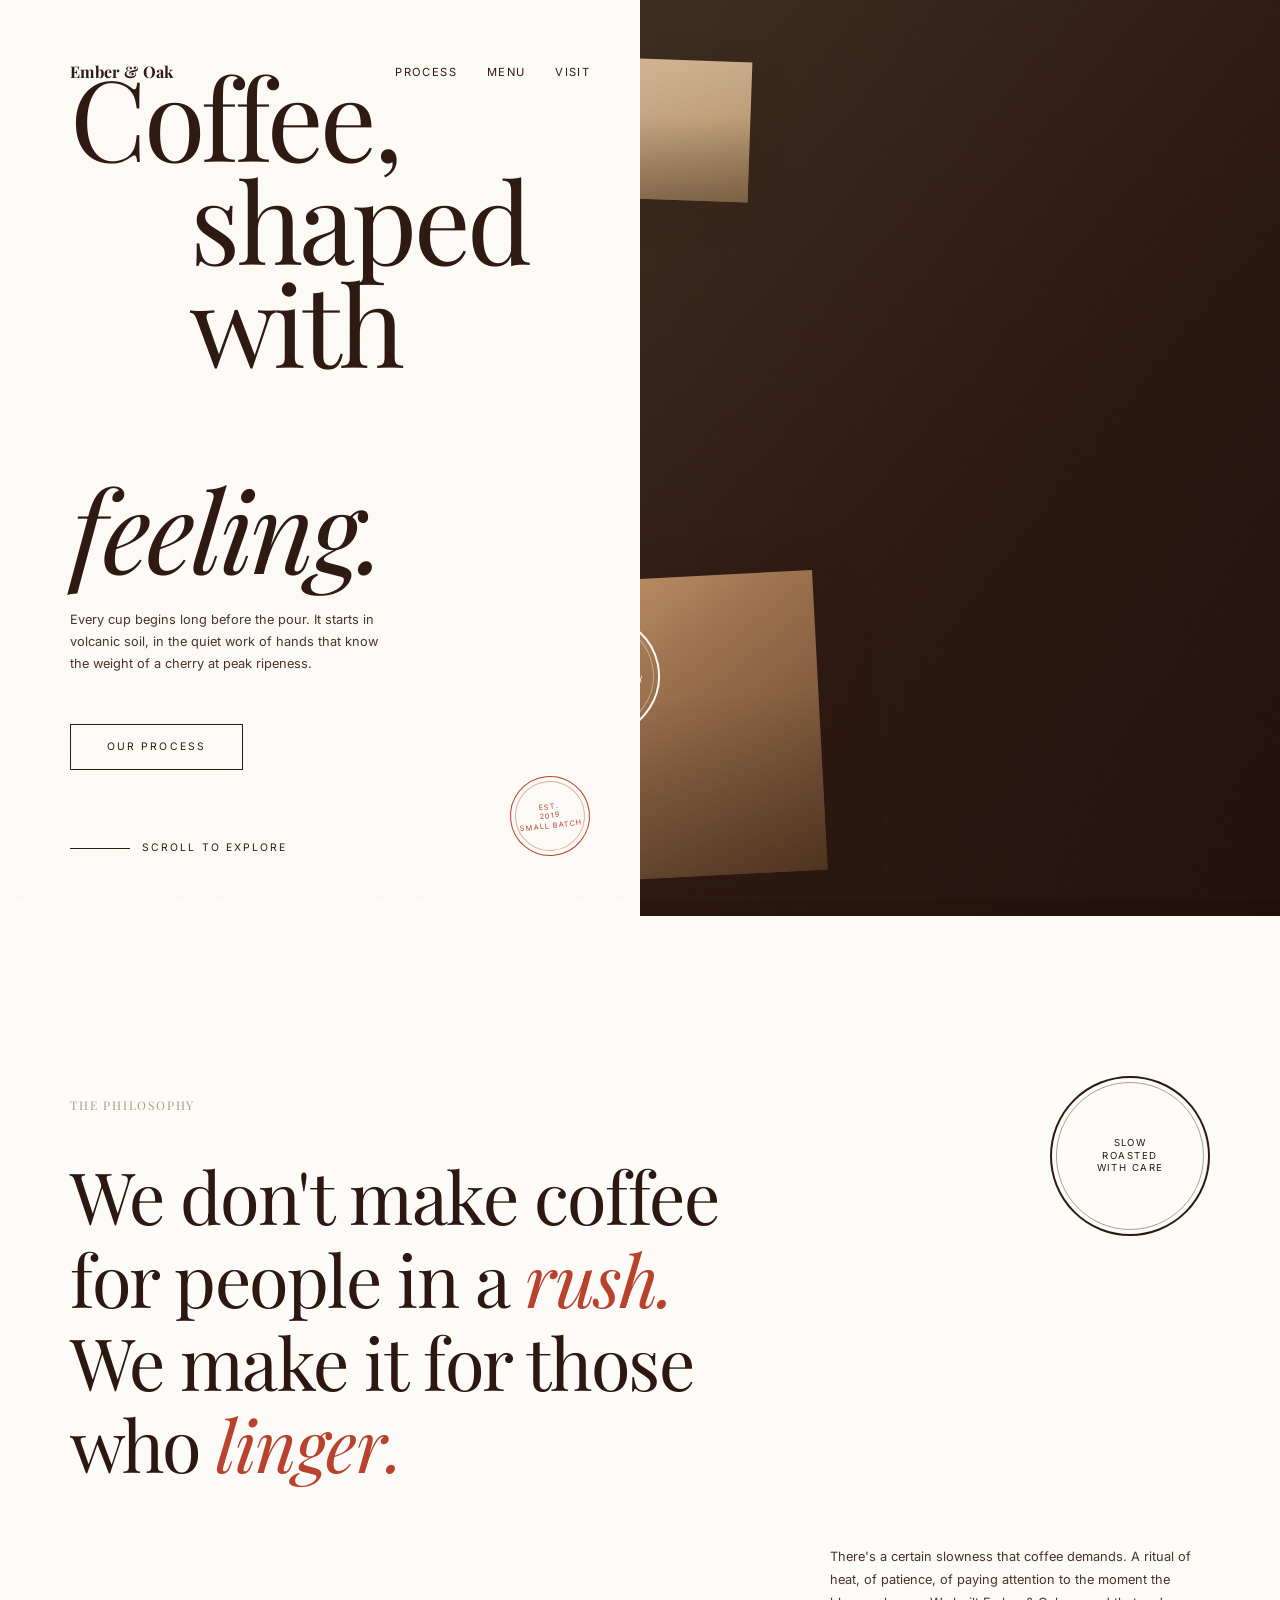
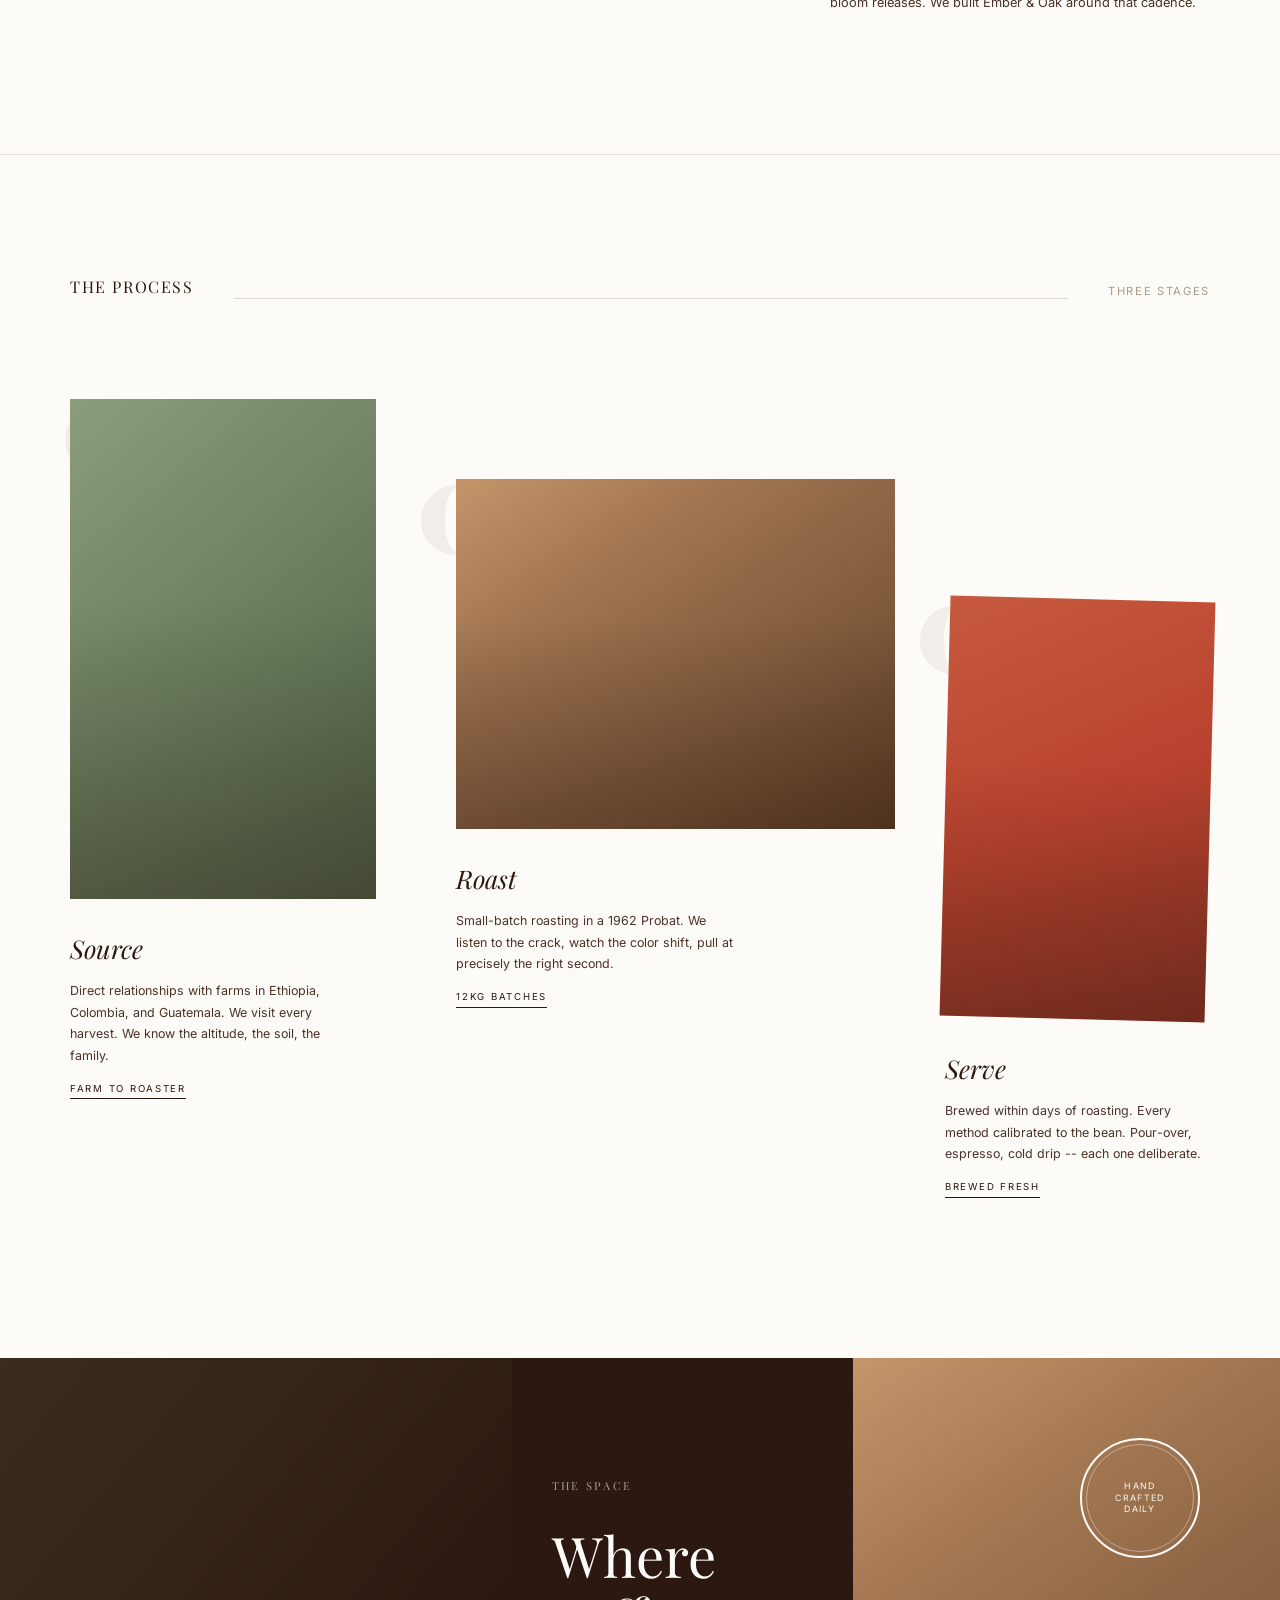
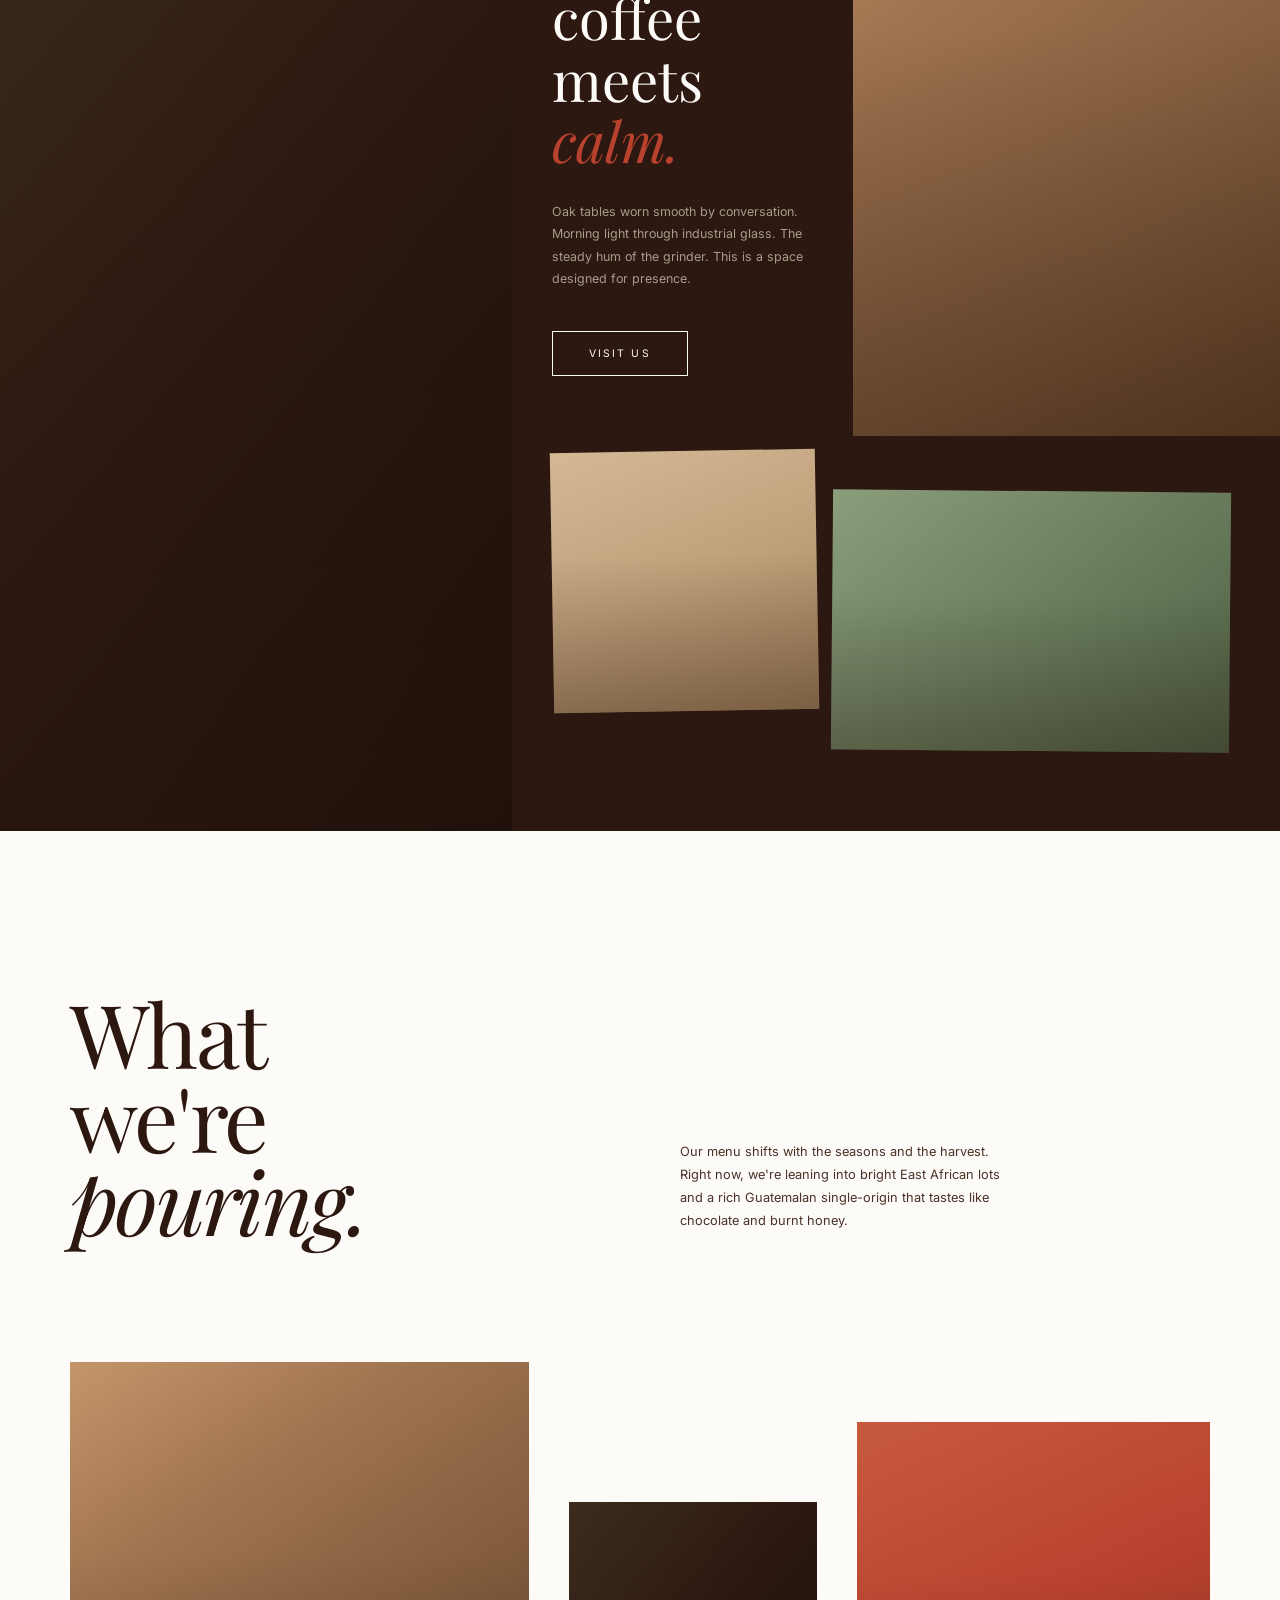
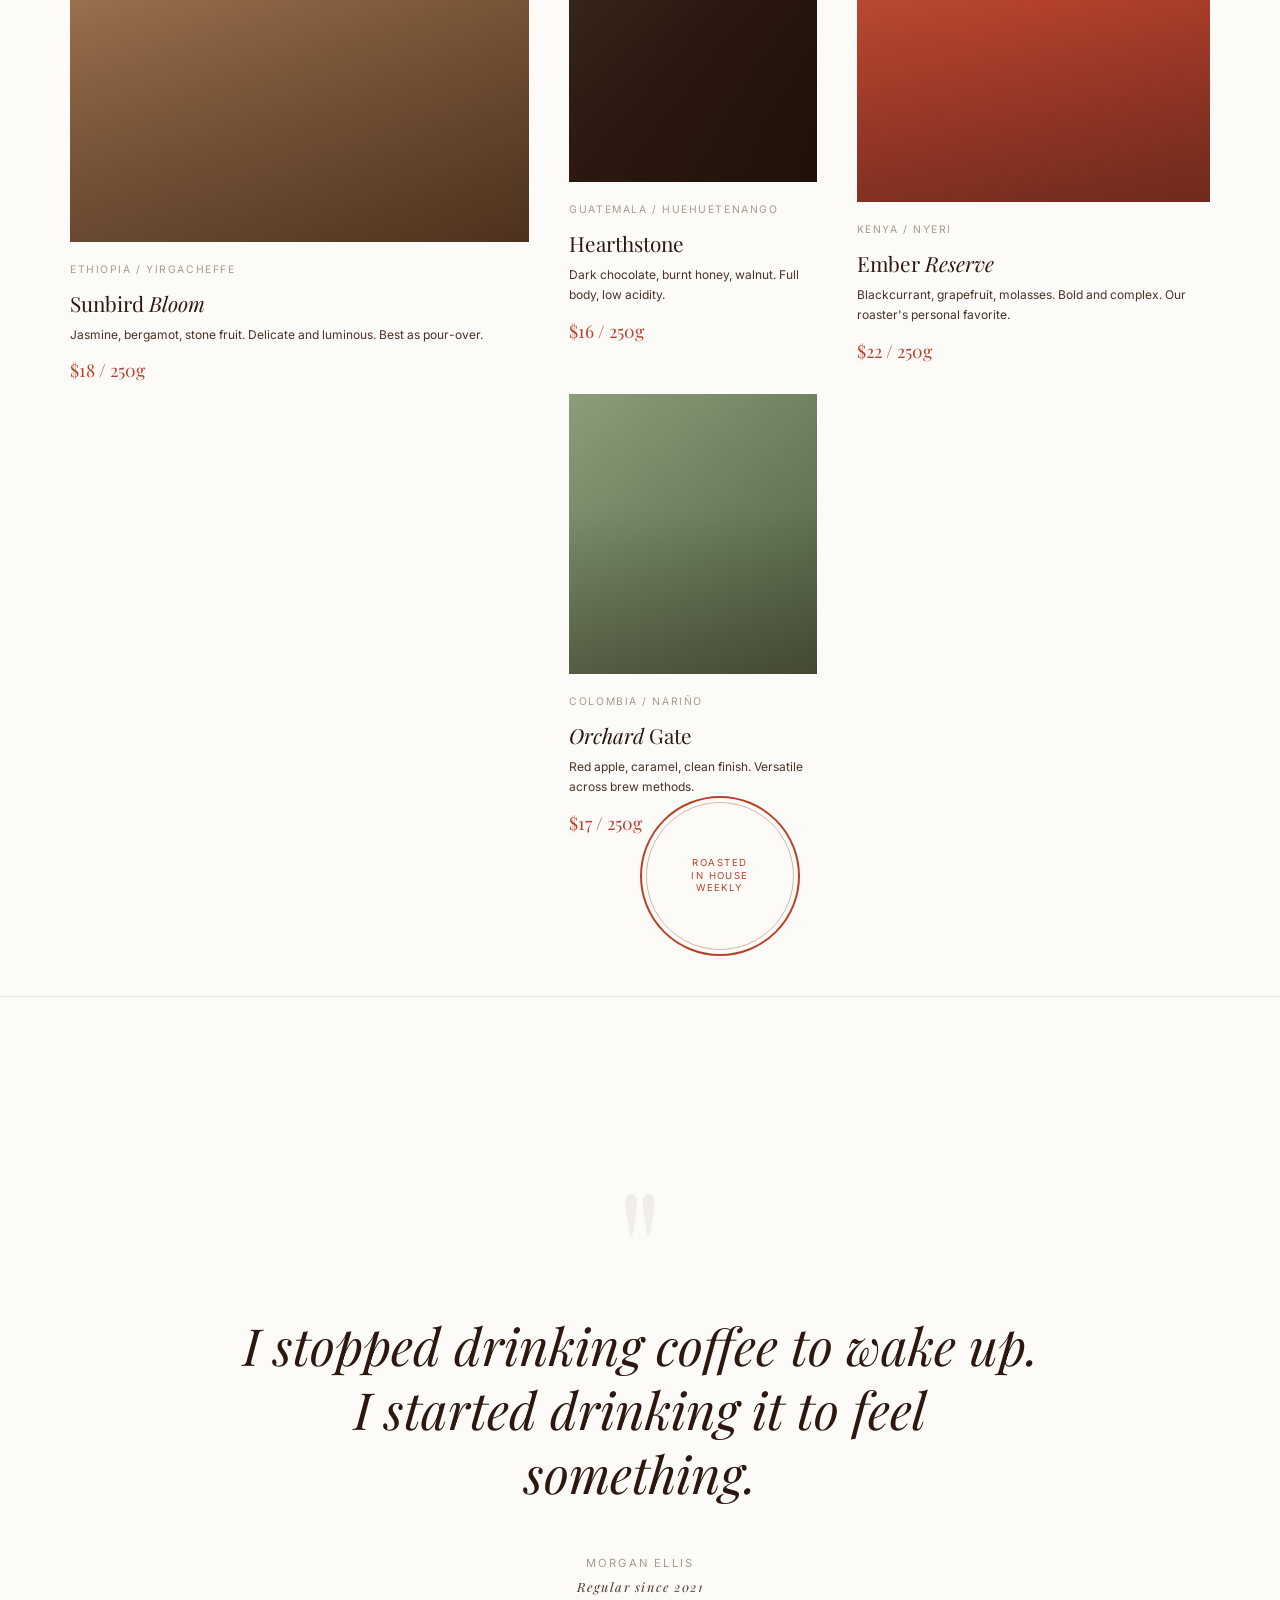
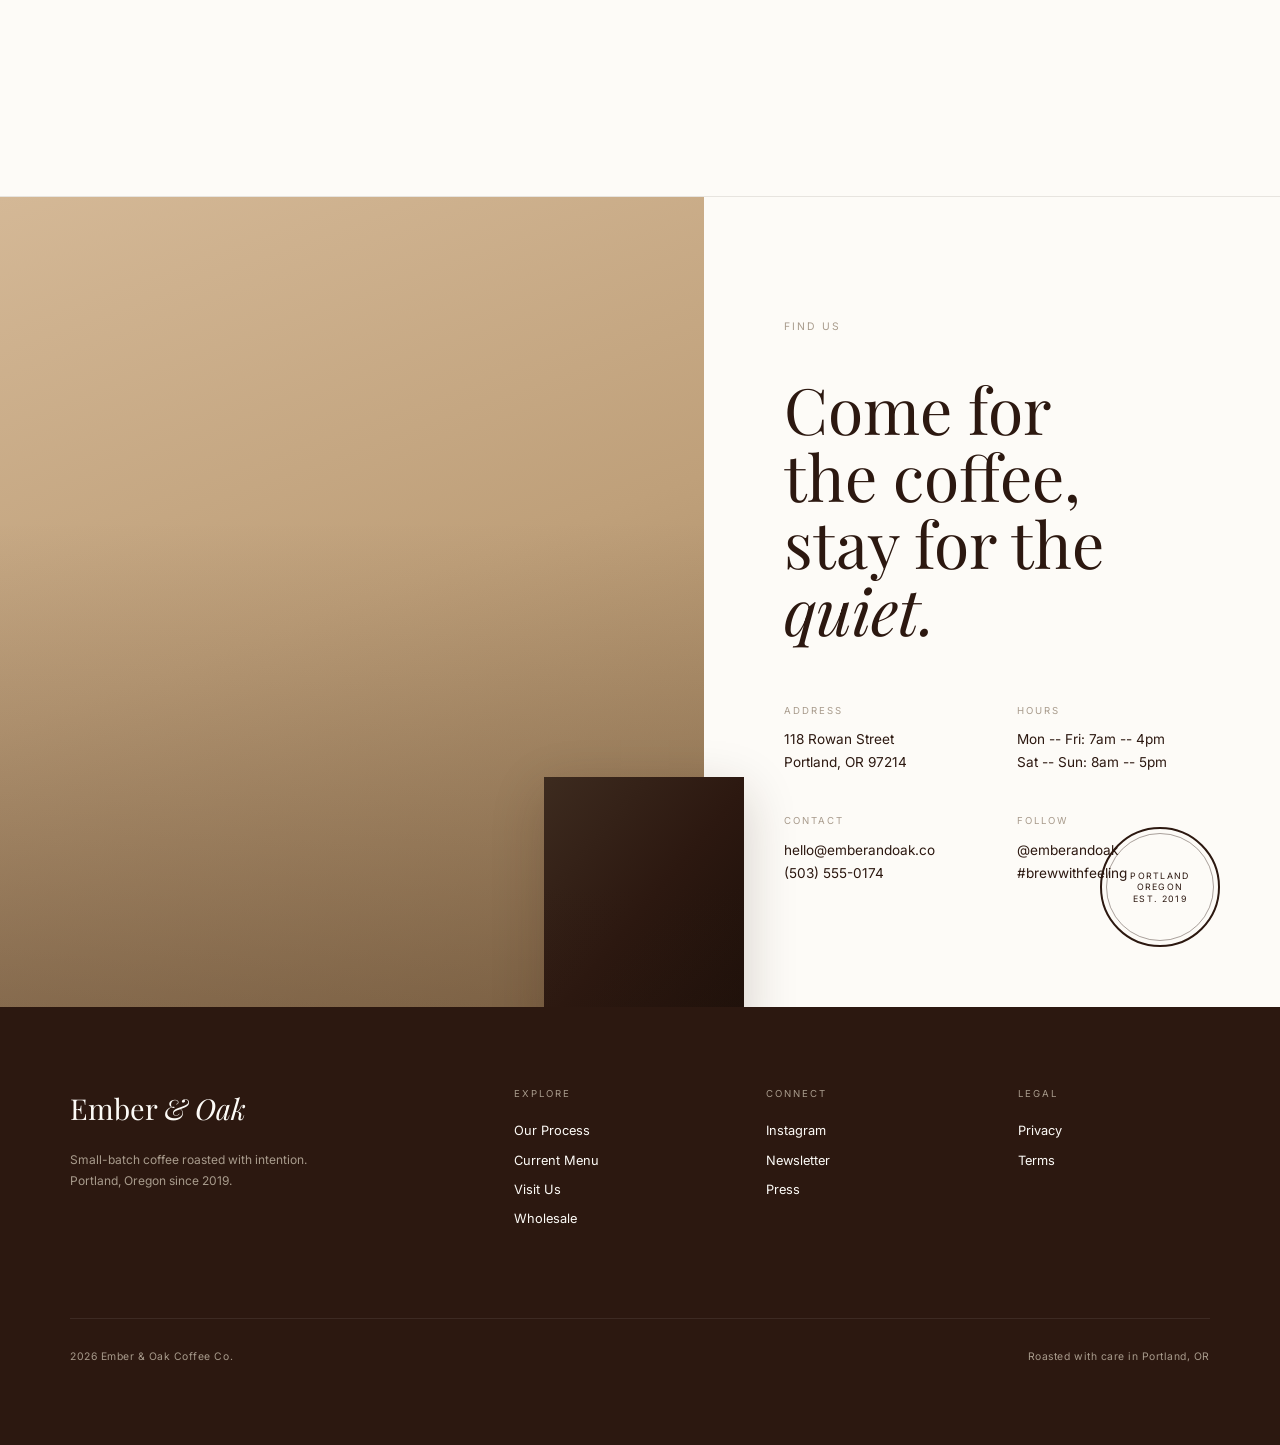
==== commit f8ea2e4d: "Coffee demo v2: editorial magazine spread with broken grids Rebuilt with intentional imperfection: a" ====
--- a/coffee-demo.html
+++ b/coffee-demo.html
@@ -5,1446 +5,1332 @@
 <meta name="viewport" content="width=device-width, initial-scale=1.0">
 <title>Ember & Oak Coffee</title>
 <style>
-  /* ============================================
-     EMBER & OAK COFFEE — Editorial Luxury
-     ============================================ */
+  @import url('https://fonts.googleapis.com/css2?family=Playfair+Display:ital,wght@0,400;0,700;0,900;1,400;1,700;1,900&family=Inter:wght@300;400;500;600&display=swap');
 
   :root {
     --cream: #FDFBF7;
-    --cream-dark: #F5F0E8;
+    --cream-dark: #F0EBE1;
     --espresso: #2C1810;
-    --espresso-light: #4A3228;
+    --espresso-mid: #4A3228;
     --terracotta: #B8422E;
-    --terracotta-hover: #9C3826;
     --sage: #6B7F5E;
-    --sage-light: #8A9E7C;
     --sage-muted: #D4DCCE;
     --warm-gray: #A89B8C;
-    --warm-gray-light: #C8BFB4;
-    --border-hairline: rgba(44, 24, 16, 0.08);
-    --border-subtle: rgba(44, 24, 16, 0.12);
-    --shadow-inner: inset 0 1px 0 rgba(255,255,255,0.6);
-    --shadow-soft: 0 4px 24px rgba(44, 24, 16, 0.06);
-    --shadow-medium: 0 8px 40px rgba(44, 24, 16, 0.08);
-    --transition-smooth: cubic-bezier(0.32, 0.72, 0, 1);
-    --transition-bounce: cubic-bezier(0.34, 1.56, 0.64, 1);
-    --font-serif: Georgia, 'Times New Roman', serif;
-    --font-sans: system-ui, -apple-system, 'Segoe UI', sans-serif;
-  }
-
-  *, *::before, *::after {
-    margin: 0;
-    padding: 0;
-    box-sizing: border-box;
-  }
+    --font-serif: 'Playfair Display', Georgia, serif;
+    --font-sans: 'Inter', system-ui, -apple-system, sans-serif;
+    --ease-out-expo: cubic-bezier(0.16, 1, 0.3, 1);
+    --ease-in-out: cubic-bezier(0.65, 0, 0.35, 1);
+  }
+
+  *, *::before, *::after { margin: 0; padding: 0; box-sizing: border-box; }
 
   html {
     scroll-behavior: smooth;
     -webkit-font-smoothing: antialiased;
-    -moz-osx-font-smoothing: grayscale;
+    overflow-x: hidden;
   }
 
   body {
     font-family: var(--font-sans);
     background: var(--cream);
     color: var(--espresso);
-    line-height: 1.7;
-    font-size: 16px;
     overflow-x: hidden;
-  }
-
-  /* Noise overlay for paper texture */
+    position: relative;
+    line-height: 1.5;
+  }
+
+  /* NOISE TEXTURE OVERLAY */
   body::before {
     content: '';
     position: fixed;
-    top: 0; left: 0; right: 0; bottom: 0;
+    inset: 0;
+    z-index: 9999;
     pointer-events: none;
-    z-index: 9999;
-    opacity: 0.025;
-    background-image: url("data:image/svg+xml,%3Csvg viewBox='0 0 256 256' xmlns='http://www.w3.org/2000/svg'%3E%3Cfilter id='noise'%3E%3CfeTurbulence type='fractalNoise' baseFrequency='0.9' numOctaves='4' stitchTiles='stitch'/%3E%3C/filter%3E%3Crect width='100%25' height='100%25' filter='url(%23noise)'/%3E%3C/svg%3E");
-    background-repeat: repeat;
-    background-size: 256px 256px;
-  }
-
-  /* ---- SCROLL ANIMATIONS ---- */
+    opacity: 0.035;
+    background-image: url("data:image/svg+xml,%3Csvg viewBox='0 0 256 256' xmlns='http://www.w3.org/2000/svg'%3E%3Cfilter id='n'%3E%3CfeTurbulence type='fractalNoise' baseFrequency='0.9' numOctaves='4' stitchTiles='stitch'/%3E%3C/filter%3E%3Crect width='100%25' height='100%25' filter='url(%23n)'/%3E%3C/svg%3E");
+    background-size: 200px 200px;
+  }
+
+  /* SCROLL REVEAL */
   .reveal {
     opacity: 0;
-    transform: translateY(32px);
-    filter: blur(4px);
-    transition: opacity 0.9s var(--transition-smooth),
-                transform 0.9s var(--transition-smooth),
-                filter 0.9s var(--transition-smooth);
+    transform: translateY(40px);
+    transition: opacity 1.2s var(--ease-out-expo), transform 1.2s var(--ease-out-expo);
   }
   .reveal.visible {
     opacity: 1;
     transform: translateY(0);
-    filter: blur(0);
-  }
-  .reveal-delay-1 { transition-delay: 0.1s; }
-  .reveal-delay-2 { transition-delay: 0.2s; }
-  .reveal-delay-3 { transition-delay: 0.3s; }
-  .reveal-delay-4 { transition-delay: 0.4s; }
-
-  /* ---- CONTAINER ---- */
-  .container {
-    max-width: 1200px;
-    margin: 0 auto;
-    padding: 0 32px;
-  }
-
-  @media (max-width: 768px) {
-    .container { padding: 0 20px; }
-  }
-
-  /* ============================================
-     FLOATING GLASS NAVBAR
-     ============================================ */
-  .navbar {
-    position: fixed;
-    top: 20px;
-    left: 50%;
-    transform: translateX(-50%);
-    z-index: 1000;
-    background: rgba(253, 251, 247, 0.82);
-    backdrop-filter: blur(20px) saturate(1.4);
-    -webkit-backdrop-filter: blur(20px) saturate(1.4);
-    border: 1px solid var(--border-hairline);
-    border-radius: 100px;
-    padding: 10px 12px 10px 24px;
-    display: flex;
-    align-items: center;
-    gap: 8px;
-    box-shadow: 0 4px 30px rgba(44, 24, 16, 0.06),
-                inset 0 1px 0 rgba(255,255,255,0.5);
-    transition: box-shadow 0.5s var(--transition-smooth),
-                background 0.5s var(--transition-smooth);
-  }
-  .navbar:hover {
-    box-shadow: 0 8px 40px rgba(44, 24, 16, 0.1),
-                inset 0 1px 0 rgba(255,255,255,0.5);
-  }
-  .navbar-brand {
-    font-family: var(--font-serif);
-    font-size: 17px;
-    font-weight: 700;
-    color: var(--espresso);
-    letter-spacing: -0.02em;
-    white-space: nowrap;
-    padding-right: 8px;
-  }
-  .navbar-links {
-    display: flex;
-    align-items: center;
-    gap: 4px;
-  }
-  .navbar-links a {
-    text-decoration: none;
-    color: var(--espresso-light);
-    font-size: 13.5px;
-    font-weight: 500;
-    padding: 7px 14px;
-    border-radius: 100px;
-    transition: background 0.4s var(--transition-smooth),
-                color 0.4s var(--transition-smooth);
-    letter-spacing: 0.01em;
-    white-space: nowrap;
-  }
-  .navbar-links a:hover {
-    background: rgba(44, 24, 16, 0.06);
-    color: var(--espresso);
-  }
-  .navbar-cta {
-    background: var(--espresso) !important;
-    color: var(--cream) !important;
-    font-weight: 600 !important;
-    padding: 8px 10px 8px 16px !important;
-    display: inline-flex !important;
-    align-items: center !important;
-    gap: 8px !important;
-  }
-  .navbar-cta:hover {
-    background: var(--terracotta) !important;
-  }
-  .navbar-cta .cta-arrow {
-    display: inline-flex;
-    align-items: center;
-    justify-content: center;
-    width: 24px;
-    height: 24px;
-    border-radius: 50%;
-    background: rgba(253, 251, 247, 0.2);
-    font-size: 12px;
-    transition: transform 0.4s var(--transition-smooth),
-                background 0.4s var(--transition-smooth);
-  }
-  .navbar-cta:hover .cta-arrow {
-    transform: translateX(2px);
-    background: rgba(253, 251, 247, 0.3);
-  }
-
-  .navbar-toggle {
-    display: none;
-    background: none;
-    border: none;
-    cursor: pointer;
-    padding: 8px;
-    color: var(--espresso);
-  }
-
-  @media (max-width: 768px) {
-    .navbar {
-      top: 12px;
-      padding: 8px 8px 8px 18px;
-      max-width: calc(100% - 24px);
-    }
-    .navbar-links { display: none; }
-    .navbar-toggle { display: block; }
-    .navbar-brand { font-size: 15px; }
-    .navbar.mobile-open {
-      border-radius: 24px;
-      flex-wrap: wrap;
-      padding-bottom: 14px;
-    }
-    .navbar.mobile-open .navbar-links {
-      display: flex;
-      flex-direction: column;
-      width: 100%;
-      padding-top: 8px;
-      border-top: 1px solid var(--border-hairline);
-      margin-top: 8px;
-      gap: 2px;
-    }
-    .navbar.mobile-open .navbar-links a {
-      width: 100%;
-      text-align: center;
-      padding: 10px 14px;
-    }
-  }
-
-  /* ============================================
-     EYEBROW TAGS (pill badges)
-     ============================================ */
-  .eyebrow {
-    display: inline-flex;
-    align-items: center;
-    gap: 6px;
-    background: var(--sage-muted);
-    color: var(--sage);
-    font-size: 11.5px;
-    font-weight: 600;
-    letter-spacing: 0.08em;
-    text-transform: uppercase;
-    padding: 6px 14px;
-    border-radius: 100px;
-    margin-bottom: 20px;
-    border: 1px solid rgba(107, 127, 94, 0.15);
-  }
-  .eyebrow::before {
-    content: '';
-    display: block;
-    width: 6px;
-    height: 6px;
-    border-radius: 50%;
-    background: var(--sage);
-  }
-  .eyebrow.terracotta {
-    background: rgba(184, 66, 46, 0.08);
-    color: var(--terracotta);
-    border-color: rgba(184, 66, 46, 0.12);
-  }
-  .eyebrow.terracotta::before {
-    background: var(--terracotta);
-  }
-
-  /* ============================================
-     PILL CTA BUTTONS
-     ============================================ */
-  .btn-primary {
-    display: inline-flex;
-    align-items: center;
-    gap: 10px;
-    background: var(--espresso);
-    color: var(--cream);
-    font-family: var(--font-sans);
-    font-size: 15px;
-    font-weight: 600;
-    padding: 14px 16px 14px 28px;
-    border-radius: 100px;
-    border: none;
-    cursor: pointer;
-    text-decoration: none;
-    transition: background 0.5s var(--transition-smooth),
-                transform 0.4s var(--transition-smooth),
-                box-shadow 0.5s var(--transition-smooth);
-    box-shadow: 0 2px 12px rgba(44, 24, 16, 0.15);
-    letter-spacing: 0.01em;
-  }
-  .btn-primary:hover {
-    background: var(--terracotta);
-    transform: translateY(-1px);
-    box-shadow: 0 6px 24px rgba(184, 66, 46, 0.2);
-  }
-  .btn-primary .btn-icon {
-    display: inline-flex;
-    align-items: center;
-    justify-content: center;
-    width: 32px;
-    height: 32px;
-    border-radius: 50%;
-    background: rgba(253, 251, 247, 0.18);
-    transition: background 0.4s var(--transition-smooth),
-                transform 0.4s var(--transition-smooth);
-  }
-  .btn-primary:hover .btn-icon {
-    background: rgba(253, 251, 247, 0.28);
-    transform: translateX(2px);
-  }
-
-  .btn-secondary {
-    display: inline-flex;
-    align-items: center;
-    gap: 8px;
-    background: transparent;
-    color: var(--espresso);
-    font-family: var(--font-sans);
-    font-size: 15px;
-    font-weight: 500;
-    padding: 14px 28px;
-    border-radius: 100px;
-    border: 1.5px solid var(--border-subtle);
-    cursor: pointer;
-    text-decoration: none;
-    transition: border-color 0.5s var(--transition-smooth),
-                background 0.5s var(--transition-smooth),
-                transform 0.4s var(--transition-smooth);
-    letter-spacing: 0.01em;
-  }
-  .btn-secondary:hover {
-    border-color: var(--espresso);
-    background: rgba(44, 24, 16, 0.03);
-    transform: translateY(-1px);
-  }
-
-  /* ============================================
-     DOUBLE-BEZEL CARDS
-     ============================================ */
-  .card-shell {
-    background: var(--cream-dark);
-    border: 1px solid var(--border-hairline);
-    border-radius: 20px;
-    padding: 6px;
-    transition: transform 0.6s var(--transition-smooth),
-                box-shadow 0.6s var(--transition-smooth);
-  }
-  .card-shell:hover {
-    transform: translateY(-4px);
-    box-shadow: var(--shadow-medium);
-  }
-  .card-core {
-    background: var(--cream);
-    border-radius: 16px;
-    padding: 32px;
-    box-shadow: var(--shadow-inner),
-                0 1px 3px rgba(44, 24, 16, 0.04);
-    height: 100%;
-  }
-
-  /* ============================================
-     SECTION: HERO
-     ============================================ */
-  .hero {
-    min-height: 100vh;
-    display: flex;
-    align-items: center;
-    padding: 160px 0 120px;
+  }
+  .reveal-delay-1 { transition-delay: 0.15s; }
+  .reveal-delay-2 { transition-delay: 0.3s; }
+  .reveal-delay-3 { transition-delay: 0.45s; }
+  .reveal-delay-4 { transition-delay: 0.6s; }
+
+  /* PHOTO PLACEHOLDERS */
+  .photo {
+    background: linear-gradient(135deg, #8B6F47 0%, #6B5035 40%, #4A3228 100%);
     position: relative;
     overflow: hidden;
   }
-  .hero::after {
+  .photo::after {
     content: '';
     position: absolute;
-    bottom: 0;
-    left: 0;
-    right: 0;
-    height: 200px;
-    background: linear-gradient(to top, var(--cream), transparent);
-    pointer-events: none;
-    z-index: 1;
-  }
-  .hero-grid {
-    display: grid;
-    grid-template-columns: 1fr 1fr;
-    gap: 80px;
-    align-items: center;
-    position: relative;
-    z-index: 2;
-  }
-  .hero-content {
-    max-width: 560px;
-  }
-  .hero h1 {
-    font-family: var(--font-serif);
-    font-size: clamp(48px, 5.5vw, 76px);
-    font-weight: 700;
-    line-height: 1.05;
-    letter-spacing: -0.03em;
-    color: var(--espresso);
-    margin-bottom: 28px;
-  }
-  .hero h1 em {
-    font-style: italic;
-    color: var(--terracotta);
-  }
-  .hero-sub {
-    font-size: 18px;
-    line-height: 1.75;
-    color: var(--warm-gray);
-    max-width: 440px;
-    margin-bottom: 44px;
-    font-weight: 400;
-  }
-  .hero-ctas {
-    display: flex;
-    align-items: center;
-    gap: 16px;
-    flex-wrap: wrap;
-  }
-  .hero-image-wrapper {
-    position: relative;
-  }
-  .hero-image {
-    width: 100%;
-    aspect-ratio: 3/4;
-    border-radius: 24px;
-    overflow: hidden;
-    position: relative;
-    background: linear-gradient(145deg, #3E2517 0%, #5C3A28 25%, #7A4E38 45%, #8B5E3C 60%, #6B4830 80%, #2C1810 100%);
-    box-shadow: 0 24px 80px rgba(44, 24, 16, 0.2),
-                0 4px 16px rgba(44, 24, 16, 0.1);
-  }
-  /* Latte art circle */
-  .hero-image::before {
-    content: '';
-    position: absolute;
-    top: 50%;
-    left: 50%;
-    transform: translate(-50%, -50%);
-    width: 55%;
-    aspect-ratio: 1;
-    border-radius: 50%;
-    background: radial-gradient(ellipse at 40% 35%, #E8D5B8 0%, #D4B896 30%, #C4A67A 50%, #A88B66 70%, transparent 85%);
-    opacity: 0.7;
-  }
-  /* Steam lines */
-  .hero-image::after {
-    content: '';
-    position: absolute;
-    top: 15%;
-    left: 50%;
-    transform: translateX(-50%);
-    width: 60px;
-    height: 80px;
-    background:
-      radial-gradient(ellipse at 20% 50%, rgba(255,255,255,0.12) 0%, transparent 60%),
-      radial-gradient(ellipse at 50% 30%, rgba(255,255,255,0.08) 0%, transparent 50%),
-      radial-gradient(ellipse at 80% 60%, rgba(255,255,255,0.1) 0%, transparent 55%);
-    filter: blur(6px);
-    animation: steam 4s ease-in-out infinite;
-  }
-  @keyframes steam {
-    0%, 100% { opacity: 0.4; transform: translateX(-50%) translateY(0); }
-    50% { opacity: 0.7; transform: translateX(-50%) translateY(-12px); }
-  }
-  .hero-image-tag {
-    position: absolute;
-    bottom: 24px;
-    left: 24px;
-    background: rgba(253, 251, 247, 0.88);
-    backdrop-filter: blur(12px);
-    padding: 10px 18px;
-    border-radius: 100px;
-    font-size: 13px;
-    font-weight: 600;
-    color: var(--espresso);
-    border: 1px solid rgba(255,255,255,0.4);
-    z-index: 2;
-  }
-
-  @media (max-width: 768px) {
-    .hero { padding: 140px 0 80px; min-height: auto; }
-    .hero-grid {
-      grid-template-columns: 1fr;
-      gap: 48px;
-    }
-    .hero-content { max-width: 100%; }
-    .hero h1 { font-size: 42px; }
-    .hero-sub { font-size: 16px; }
-    .hero-image { aspect-ratio: 4/3; }
-  }
-
-  /* ============================================
-     SECTION: PROCESS
-     ============================================ */
-  .process {
-    padding: 120px 0 140px;
-    position: relative;
-  }
-  .section-header {
-    text-align: center;
-    max-width: 640px;
-    margin: 0 auto 80px;
-  }
-  .section-header h2 {
-    font-family: var(--font-serif);
-    font-size: clamp(36px, 4vw, 52px);
-    font-weight: 700;
-    letter-spacing: -0.025em;
-    line-height: 1.1;
-    margin-bottom: 20px;
-  }
-  .section-header p {
-    font-size: 17px;
-    color: var(--warm-gray);
-    line-height: 1.75;
-    max-width: 480px;
-    margin: 0 auto;
-  }
-  .process-grid {
-    display: grid;
-    grid-template-columns: repeat(3, 1fr);
-    gap: 24px;
-    position: relative;
-  }
-  /* Connector line */
-  .process-grid::before {
-    content: '';
-    position: absolute;
-    top: 72px;
-    left: calc(33.33% - 12px);
-    right: calc(33.33% - 12px);
-    height: 1px;
-    background: var(--border-subtle);
-    z-index: 0;
-  }
-  .process-step .card-core {
-    text-align: center;
-    padding: 40px 28px;
-    position: relative;
-    z-index: 1;
-  }
-  .process-icon {
-    width: 64px;
-    height: 64px;
-    border-radius: 50%;
-    margin: 0 auto 24px;
-    display: flex;
-    align-items: center;
-    justify-content: center;
-    font-size: 24px;
-    position: relative;
-  }
-  .process-icon.source {
-    background: linear-gradient(135deg, var(--sage-muted), rgba(107, 127, 94, 0.15));
-    color: var(--sage);
-  }
-  .process-icon.roast {
-    background: linear-gradient(135deg, rgba(184, 66, 46, 0.12), rgba(184, 66, 46, 0.06));
-    color: var(--terracotta);
-  }
-  .process-icon.serve {
-    background: linear-gradient(135deg, rgba(44, 24, 16, 0.1), rgba(44, 24, 16, 0.04));
-    color: var(--espresso);
-  }
-  .process-step-num {
-    font-family: var(--font-serif);
-    font-size: 12px;
-    font-weight: 700;
-    color: var(--warm-gray-light);
-    letter-spacing: 0.08em;
-    text-transform: uppercase;
-    margin-bottom: 12px;
-  }
-  .process-step h3 {
-    font-family: var(--font-serif);
-    font-size: 22px;
-    font-weight: 700;
-    margin-bottom: 12px;
-    letter-spacing: -0.01em;
-  }
-  .process-step p {
-    font-size: 14.5px;
-    color: var(--warm-gray);
-    line-height: 1.7;
-  }
-
-  @media (max-width: 768px) {
-    .process { padding: 80px 0 100px; }
-    .process-grid {
-      grid-template-columns: 1fr;
-      gap: 16px;
-    }
-    .process-grid::before { display: none; }
-    .section-header { margin-bottom: 48px; }
-  }
-
-  /* ============================================
-     SECTION: SIGNATURES
-     ============================================ */
-  .signatures {
-    padding: 120px 0 140px;
-    background: var(--espresso);
-    color: var(--cream);
-    position: relative;
-    overflow: hidden;
-  }
-  .signatures::before {
-    content: '';
-    position: absolute;
-    top: 0; left: 0; right: 0; bottom: 0;
-    background: radial-gradient(ellipse at 20% 0%, rgba(184, 66, 46, 0.08) 0%, transparent 50%),
-                radial-gradient(ellipse at 80% 100%, rgba(107, 127, 94, 0.06) 0%, transparent 50%);
-    pointer-events: none;
-  }
-  .signatures .section-header h2 { color: var(--cream); }
-  .signatures .section-header p { color: var(--warm-gray); }
-  .signatures .eyebrow {
-    background: rgba(253, 251, 247, 0.08);
-    color: var(--cream-dark);
-    border-color: rgba(253, 251, 247, 0.1);
-  }
-  .signatures .eyebrow::before { background: var(--terracotta); }
-
-  .drinks-grid {
-    display: grid;
-    grid-template-columns: repeat(3, 1fr);
-    gap: 24px;
-    position: relative;
-    z-index: 1;
-  }
-  .drink-card-shell {
-    background: rgba(253, 251, 247, 0.04);
-    border: 1px solid rgba(253, 251, 247, 0.06);
-    border-radius: 20px;
-    padding: 6px;
-    transition: transform 0.6s var(--transition-smooth),
-                box-shadow 0.6s var(--transition-smooth);
-  }
-  .drink-card-shell:hover {
-    transform: translateY(-4px);
-    box-shadow: 0 16px 60px rgba(0, 0, 0, 0.3);
-  }
-  .drink-card-core {
-    background: rgba(253, 251, 247, 0.06);
-    border-radius: 16px;
-    overflow: hidden;
-    box-shadow: inset 0 1px 0 rgba(253, 251, 247, 0.06);
-  }
-  .drink-image {
-    width: 100%;
-    aspect-ratio: 4/3;
-    position: relative;
-  }
-  .drink-image.latte {
-    background: linear-gradient(160deg, #4A3228 0%, #6B4830 30%, #8B5E3C 50%, #C4A67A 70%, #E8D5B8 90%);
-  }
-  .drink-image.espresso {
-    background: linear-gradient(160deg, #1A0E08 0%, #2C1810 30%, #3E2517 50%, #5C3A28 75%, #7A4E38 100%);
-  }
-  .drink-image.cold-brew {
-    background: linear-gradient(160deg, #2C1810 0%, #3E2517 20%, #5C3A28 50%, #D4B896 70%, #FDFBF7 95%);
-  }
-  .drink-image::after {
-    content: '';
-    position: absolute;
-    bottom: 0;
-    left: 0;
-    right: 0;
-    height: 40%;
-    background: linear-gradient(to top, rgba(44, 24, 16, 0.4), transparent);
-  }
-  .drink-body {
-    padding: 28px 24px 32px;
-  }
-  .drink-name {
-    font-family: var(--font-serif);
-    font-size: 21px;
-    font-weight: 700;
-    margin-bottom: 4px;
-    letter-spacing: -0.01em;
-  }
-  .drink-origin {
-    font-size: 12.5px;
-    color: var(--warm-gray);
-    text-transform: uppercase;
-    letter-spacing: 0.06em;
-    font-weight: 500;
-    margin-bottom: 14px;
-  }
-  .drink-desc {
-    font-size: 14.5px;
-    color: var(--warm-gray-light);
-    line-height: 1.7;
-  }
-
-  @media (max-width: 768px) {
-    .signatures { padding: 80px 0 100px; }
-    .drinks-grid {
-      grid-template-columns: 1fr;
-      max-width: 400px;
-      margin: 0 auto;
-    }
-  }
-
-  /* ============================================
-     SECTION: SPACE
-     ============================================ */
-  .space {
-    padding: 120px 0 140px;
-  }
-  .space-layout {
-    display: grid;
-    grid-template-columns: 1fr 1fr;
-    gap: 64px;
-    align-items: center;
-  }
-  .space-content {
-    max-width: 480px;
-  }
-  .space-content h2 {
-    font-family: var(--font-serif);
-    font-size: clamp(36px, 4vw, 48px);
-    font-weight: 700;
-    letter-spacing: -0.025em;
-    line-height: 1.1;
-    margin-bottom: 24px;
-  }
-  .space-content p {
-    font-size: 16px;
-    color: var(--warm-gray);
-    line-height: 1.8;
-    margin-bottom: 16px;
-  }
-  .space-features {
-    display: flex;
-    flex-wrap: wrap;
-    gap: 10px;
-    margin-top: 32px;
-  }
-  .space-tag {
-    padding: 8px 16px;
-    border-radius: 100px;
-    font-size: 13px;
-    font-weight: 500;
-    background: var(--cream-dark);
-    border: 1px solid var(--border-hairline);
-    color: var(--espresso-light);
-  }
-  .space-photos {
-    display: grid;
-    grid-template-columns: 1fr 1fr;
-    grid-template-rows: 1fr 1fr;
-    gap: 16px;
-  }
-  .space-photo {
-    border-radius: 16px;
-    overflow: hidden;
-    position: relative;
-  }
-  .space-photo.tall {
-    grid-row: span 2;
-    aspect-ratio: auto;
-  }
-  .space-photo:not(.tall) {
-    aspect-ratio: 1;
-  }
-  .space-photo-inner {
-    width: 100%;
-    height: 100%;
-    min-height: 160px;
-  }
-  .space-photo-inner.interior {
-    background: linear-gradient(145deg, #E8D5B8 0%, #C4A67A 30%, #8B5E3C 60%, #5C3A28 80%, #3E2517 100%);
-  }
-  .space-photo-inner.window {
-    background: linear-gradient(145deg, #D4DCCE 0%, #8A9E7C 30%, #6B7F5E 50%, #4A3228 80%);
-  }
-  .space-photo-inner.detail {
-    background: linear-gradient(145deg, #F5F0E8 0%, #C8BFB4 30%, #A89B8C 50%, #6B4830 80%);
-  }
-
-  @media (max-width: 768px) {
-    .space { padding: 80px 0 100px; }
-    .space-layout {
-      grid-template-columns: 1fr;
-      gap: 40px;
-    }
-    .space-content { max-width: 100%; }
-  }
-
-  /* ============================================
-     SECTION: TESTIMONIALS
-     ============================================ */
-  .testimonials {
-    padding: 120px 0 140px;
-    background: var(--cream-dark);
-    position: relative;
-  }
-  .testimonials::before {
-    content: '';
-    position: absolute;
-    top: 0;
-    left: 0;
-    right: 0;
-    height: 1px;
-    background: var(--border-hairline);
-  }
-  .testimonials-grid {
-    display: grid;
-    grid-template-columns: repeat(3, 1fr);
-    gap: 24px;
-  }
-  .testimonial-shell {
-    background: rgba(253, 251, 247, 0.5);
-    border: 1px solid var(--border-hairline);
-    border-radius: 20px;
-    padding: 6px;
-    transition: transform 0.6s var(--transition-smooth),
-                box-shadow 0.6s var(--transition-smooth);
-  }
-  .testimonial-shell:hover {
-    transform: translateY(-4px);
-    box-shadow: var(--shadow-medium);
-  }
-  .testimonial-core {
-    background: var(--cream);
-    border-radius: 16px;
-    padding: 36px 28px;
-    box-shadow: var(--shadow-inner);
-    height: 100%;
-    display: flex;
-    flex-direction: column;
-  }
-  .testimonial-quote-mark {
-    font-family: var(--font-serif);
-    font-size: 48px;
-    line-height: 1;
-    color: var(--terracotta);
-    opacity: 0.4;
-    margin-bottom: 8px;
-  }
-  .testimonial-text {
-    font-size: 15.5px;
-    line-height: 1.75;
-    color: var(--espresso-light);
-    flex: 1;
-    margin-bottom: 24px;
-    font-style: italic;
-  }
-  .testimonial-author {
-    display: flex;
-    align-items: center;
-    gap: 12px;
-    padding-top: 20px;
-    border-top: 1px solid var(--border-hairline);
-  }
-  .testimonial-avatar {
-    width: 40px;
-    height: 40px;
+    inset: 0;
+    background: linear-gradient(180deg, transparent 40%, rgba(44,24,16,0.3) 100%);
+  }
+  .photo-warm {
+    background: linear-gradient(145deg, #C4956A 0%, #A07450 30%, #7A5638 70%, #5C3D24 100%);
+  }
+  .photo-light {
+    background: linear-gradient(160deg, #D4B896 0%, #BFA07A 50%, #9C7E58 100%);
+  }
+  .photo-dark {
+    background: linear-gradient(130deg, #3D2B1F 0%, #2C1810 50%, #1A0E08 100%);
+  }
+  .photo-sage {
+    background: linear-gradient(140deg, #8A9E7C 0%, #6B7F5E 50%, #4D5E42 100%);
+  }
+  .photo-terra {
+    background: linear-gradient(155deg, #C75A3E 0%, #B8422E 50%, #8C3222 100%);
+  }
+
+  /* STAMP / BADGE */
+  .stamp {
+    width: 120px;
+    height: 120px;
+    border: 2px solid var(--espresso);
     border-radius: 50%;
     display: flex;
     align-items: center;
     justify-content: center;
-    font-family: var(--font-serif);
-    font-weight: 700;
-    font-size: 15px;
+    text-align: center;
+    font-family: var(--font-sans);
+    font-size: 0.55rem;
+    text-transform: uppercase;
+    letter-spacing: 0.15em;
+    line-height: 1.3;
+    position: relative;
+  }
+  .stamp::before {
+    content: '';
+    position: absolute;
+    inset: 4px;
+    border: 1px solid var(--espresso);
+    border-radius: 50%;
+    opacity: 0.4;
+  }
+  .stamp-sm {
+    width: 80px;
+    height: 80px;
+    font-size: 0.45rem;
+    border-width: 1.5px;
+  }
+  .stamp-lg {
+    width: 160px;
+    height: 160px;
+    font-size: 0.6rem;
+  }
+  .stamp-terra {
+    border-color: var(--terracotta);
+    color: var(--terracotta);
+  }
+  .stamp-terra::before { border-color: var(--terracotta); }
+  .stamp-cream {
+    border-color: var(--cream);
     color: var(--cream);
   }
-  .testimonial-avatar.a1 { background: var(--sage); }
-  .testimonial-avatar.a2 { background: var(--terracotta); }
-  .testimonial-avatar.a3 { background: var(--espresso); }
-  .testimonial-name {
-    font-weight: 600;
-    font-size: 14px;
-    letter-spacing: -0.01em;
-  }
-  .testimonial-role {
-    font-size: 12.5px;
-    color: var(--warm-gray);
-  }
-
-  @media (max-width: 768px) {
-    .testimonials { padding: 80px 0 100px; }
-    .testimonials-grid { grid-template-columns: 1fr; max-width: 420px; margin: 0 auto; }
-  }
-
-  /* ============================================
-     SECTION: LOCATION
-     ============================================ */
-  .location {
-    padding: 120px 0 140px;
-  }
-  .location-layout {
+  .stamp-cream::before { border-color: var(--cream); }
+
+  /* =========================================
+     SECTION 1 — HERO
+     Magazine cover energy. Massive type.
+     ========================================= */
+  .hero {
+    min-height: 100vh;
+    position: relative;
     display: grid;
     grid-template-columns: 1fr 1fr;
-    gap: 64px;
-    align-items: start;
-  }
-  .location-content h2 {
-    font-family: var(--font-serif);
-    font-size: clamp(36px, 4vw, 48px);
+    grid-template-rows: 1fr;
+    overflow: hidden;
+  }
+
+  .hero-left {
+    padding: 60px 50px 60px 70px;
+    display: flex;
+    flex-direction: column;
+    justify-content: space-between;
+    position: relative;
+    z-index: 2;
+  }
+
+  .hero-nav {
+    display: flex;
+    justify-content: space-between;
+    align-items: center;
+    font-size: 0.7rem;
+    letter-spacing: 0.12em;
+    text-transform: uppercase;
+  }
+  .hero-nav-logo {
+    font-family: var(--font-serif);
+    font-size: 1rem;
     font-weight: 700;
-    letter-spacing: -0.025em;
-    line-height: 1.1;
-    margin-bottom: 32px;
-  }
-  .location-detail {
-    margin-bottom: 28px;
-  }
-  .location-detail-label {
-    font-size: 11.5px;
-    font-weight: 600;
-    letter-spacing: 0.08em;
+    letter-spacing: 0.02em;
+    text-transform: none;
+  }
+  .hero-nav-links {
+    display: flex;
+    gap: 30px;
+    list-style: none;
+  }
+  .hero-nav-links a {
+    text-decoration: none;
+    color: var(--espresso);
+    transition: color 0.3s;
+  }
+  .hero-nav-links a:hover { color: var(--terracotta); }
+
+  .hero-headline {
+    margin-top: -20px;
+  }
+  .hero-headline h1 {
+    font-family: var(--font-serif);
+    font-weight: 400;
+    font-size: 7rem;
+    line-height: 0.92;
+    letter-spacing: -0.03em;
+    margin-bottom: 30px;
+  }
+  .hero-headline h1 em {
+    font-style: italic;
+    font-weight: 400;
+  }
+  .hero-headline h1 .line-indent {
+    display: block;
+    padding-left: 120px;
+  }
+
+  .hero-sub {
+    max-width: 320px;
+    font-size: 0.8rem;
+    line-height: 1.7;
+    color: var(--espresso-mid);
+    margin-bottom: 50px;
+  }
+
+  .hero-bottom {
+    display: flex;
+    align-items: flex-end;
+    justify-content: space-between;
+  }
+  .hero-scroll {
+    font-size: 0.65rem;
+    text-transform: uppercase;
+    letter-spacing: 0.2em;
+    display: flex;
+    align-items: center;
+    gap: 12px;
+  }
+  .hero-scroll-line {
+    width: 60px;
+    height: 1px;
+    background: var(--espresso);
+    display: inline-block;
+  }
+
+  /* Right side: photo collage */
+  .hero-right {
+    position: relative;
+    overflow: hidden;
+  }
+  .hero-photo-main {
+    position: absolute;
+    top: 0;
+    right: 0;
+    width: 100%;
+    height: 100%;
+  }
+  .hero-photo-overlay {
+    position: absolute;
+    bottom: 40px;
+    left: -60px;
+    width: 240px;
+    height: 300px;
+    z-index: 3;
+    transform: rotate(-3deg);
+    box-shadow: 0 20px 60px rgba(44,24,16,0.2);
+  }
+  .hero-photo-sm {
+    position: absolute;
+    top: 60px;
+    left: -30px;
+    width: 140px;
+    height: 140px;
+    z-index: 4;
+    transform: rotate(2deg);
+    box-shadow: 0 10px 40px rgba(44,24,16,0.15);
+  }
+  .hero-stamp {
+    position: absolute;
+    bottom: 180px;
+    left: -100px;
+    z-index: 5;
+    transform: rotate(-12deg);
+  }
+
+  /* =========================================
+     SECTION 2 — PHILOSOPHY
+     Sparse. One big line. Lots of whitespace.
+     ========================================= */
+  .philosophy {
+    padding: 180px 70px 140px;
+    position: relative;
+    max-width: 1400px;
+    margin: 0 auto;
+  }
+  .philosophy-number {
+    font-family: var(--font-serif);
+    font-size: 0.75rem;
+    letter-spacing: 0.15em;
     text-transform: uppercase;
     color: var(--warm-gray);
-    margin-bottom: 8px;
-  }
-  .location-detail-value {
-    font-size: 16px;
-    line-height: 1.6;
+    margin-bottom: 40px;
+  }
+  .philosophy-text {
+    font-family: var(--font-serif);
+    font-size: 4.5rem;
+    line-height: 1.15;
+    font-weight: 400;
+    letter-spacing: -0.02em;
+    max-width: 900px;
+  }
+  .philosophy-text em {
+    font-style: italic;
+    color: var(--terracotta);
+  }
+  .philosophy-body {
+    margin-top: 60px;
+    max-width: 380px;
+    margin-left: auto;
+    font-size: 0.8rem;
+    line-height: 1.8;
+    color: var(--espresso-mid);
+  }
+  .philosophy-stamp {
+    position: absolute;
+    top: 160px;
+    right: 70px;
+    transform: rotate(15deg);
+  }
+
+  /* =========================================
+     SECTION 3 — PROCESS (01-03)
+     Broken grid. Numbers as design elements.
+     ========================================= */
+  .process {
+    padding: 0 0 160px;
+    position: relative;
+  }
+
+  .process-header {
+    padding: 0 70px 100px;
+    display: flex;
+    justify-content: space-between;
+    align-items: flex-end;
+  }
+  .process-title {
+    font-family: var(--font-serif);
+    font-size: 1rem;
+    letter-spacing: 0.1em;
+    text-transform: uppercase;
+    font-weight: 400;
+  }
+  .process-line {
+    flex: 1;
+    height: 1px;
+    background: rgba(44,24,16,0.15);
+    margin: 0 40px;
+  }
+  .process-label {
+    font-size: 0.7rem;
+    letter-spacing: 0.15em;
+    text-transform: uppercase;
+    color: var(--warm-gray);
+  }
+
+  /* Step grid — intentionally asymmetric */
+  .process-grid {
+    display: grid;
+    grid-template-columns: 1fr 1.4fr 0.8fr;
+    grid-template-rows: auto auto;
+    gap: 0;
+    padding: 0 70px;
+    position: relative;
+  }
+
+  .process-step {
+    position: relative;
+  }
+
+  /* Step 01 — Source */
+  .step-01 {
+    grid-column: 1;
+    grid-row: 1 / 3;
+    padding-right: 50px;
+  }
+  .step-01 .step-photo {
+    width: 100%;
+    height: 500px;
+    margin-bottom: 30px;
+  }
+
+  /* Step 02 — Roast */
+  .step-02 {
+    grid-column: 2;
+    grid-row: 1;
+    padding: 0 30px;
+    margin-top: 80px;
+  }
+  .step-02 .step-photo {
+    width: 100%;
+    height: 350px;
+    margin-bottom: 30px;
+  }
+
+  /* Step 03 — Serve */
+  .step-03 {
+    grid-column: 3;
+    grid-row: 1 / 3;
+    padding-left: 20px;
+    margin-top: 200px;
+  }
+  .step-03 .step-photo {
+    width: 100%;
+    height: 420px;
+    margin-bottom: 30px;
+    transform: rotate(1.5deg);
+  }
+
+  .step-number {
+    font-family: var(--font-serif);
+    font-size: 8rem;
+    font-weight: 900;
+    line-height: 0.8;
+    color: rgba(44,24,16,0.06);
+    position: absolute;
+    top: -30px;
+    left: -10px;
+    z-index: 0;
+    pointer-events: none;
+  }
+  .step-content { position: relative; z-index: 1; }
+  .step-name {
+    font-family: var(--font-serif);
+    font-size: 1.6rem;
+    font-weight: 400;
+    margin-bottom: 12px;
+  }
+  .step-name em { font-style: italic; }
+  .step-desc {
+    font-size: 0.78rem;
+    line-height: 1.75;
+    color: var(--espresso-mid);
+    max-width: 280px;
+  }
+  .step-tag {
+    display: inline-block;
+    margin-top: 15px;
+    font-size: 0.6rem;
+    text-transform: uppercase;
+    letter-spacing: 0.18em;
+    border-bottom: 1px solid var(--espresso);
+    padding-bottom: 2px;
+  }
+
+  /* =========================================
+     SECTION 4 — FULL BLEED DARK
+     Dense. Atmospheric. Magazine spread.
+     ========================================= */
+  .atmosphere {
+    background: var(--espresso);
+    color: var(--cream);
+    position: relative;
+    overflow: hidden;
+  }
+
+  .atmosphere-grid {
+    display: grid;
+    grid-template-columns: 1.2fr 0.8fr 1fr;
+    grid-template-rows: auto auto;
+    min-height: 100vh;
+  }
+
+  .atm-photo-1 {
+    grid-column: 1;
+    grid-row: 1 / 3;
+    min-height: 700px;
+  }
+  .atm-text {
+    grid-column: 2;
+    grid-row: 1;
+    padding: 120px 50px 60px 40px;
+    display: flex;
+    flex-direction: column;
+    justify-content: flex-end;
+  }
+  .atm-text-number {
+    font-family: var(--font-serif);
+    font-size: 0.7rem;
+    letter-spacing: 0.2em;
+    text-transform: uppercase;
+    color: var(--warm-gray);
+    margin-bottom: 30px;
+  }
+  .atm-text h2 {
+    font-family: var(--font-serif);
+    font-size: 3.5rem;
+    font-weight: 400;
+    line-height: 1.1;
+    margin-bottom: 30px;
+  }
+  .atm-text h2 em {
+    font-style: italic;
+    color: var(--terracotta);
+  }
+  .atm-text p {
+    font-size: 0.78rem;
+    line-height: 1.8;
+    color: var(--warm-gray);
+    max-width: 300px;
+  }
+
+  .atm-photo-2 {
+    grid-column: 3;
+    grid-row: 1;
+    min-height: 400px;
+  }
+  .atm-collage {
+    grid-column: 2 / 4;
+    grid-row: 2;
+    display: grid;
+    grid-template-columns: 1fr 1.5fr;
+    gap: 15px;
+    padding: 15px 50px 80px 40px;
+  }
+  .atm-collage-a {
+    height: 260px;
+    transform: rotate(-1deg);
+  }
+  .atm-collage-b {
+    height: 260px;
+    transform: rotate(0.5deg);
+    margin-top: 40px;
+  }
+
+  .atm-stamp {
+    position: absolute;
+    top: 80px;
+    right: 80px;
+    z-index: 3;
+    transform: rotate(20deg);
+  }
+
+  /* =========================================
+     SECTION 5 — MENU TEASER
+     Asymmetric. Editorial product layout.
+     ========================================= */
+  .menu {
+    padding: 160px 70px;
+    max-width: 1400px;
+    margin: 0 auto;
+    position: relative;
+  }
+
+  .menu-header {
+    display: grid;
+    grid-template-columns: 1fr 1fr;
+    gap: 80px;
+    margin-bottom: 120px;
+  }
+  .menu-header-left h2 {
+    font-family: var(--font-serif);
+    font-size: 5.5rem;
+    font-weight: 400;
+    line-height: 0.95;
+    letter-spacing: -0.03em;
+  }
+  .menu-header-left h2 em {
+    font-style: italic;
+  }
+  .menu-header-right {
+    display: flex;
+    flex-direction: column;
+    justify-content: flex-end;
+    padding-bottom: 10px;
+  }
+  .menu-header-right p {
+    font-size: 0.8rem;
+    line-height: 1.8;
+    color: var(--espresso-mid);
+    max-width: 340px;
+  }
+
+  .menu-items {
+    display: grid;
+    grid-template-columns: 1.3fr 0.7fr 1fr;
+    gap: 40px;
+    align-items: start;
+  }
+
+  .menu-item {
+    position: relative;
+  }
+  .menu-item-photo {
+    width: 100%;
+    margin-bottom: 20px;
+  }
+  .mi-tall { height: 480px; }
+  .mi-short { height: 280px; }
+  .mi-med { height: 380px; }
+  .menu-item-name {
+    font-family: var(--font-serif);
+    font-size: 1.3rem;
+    font-weight: 400;
+    margin-bottom: 6px;
+  }
+  .menu-item-name em { font-style: italic; }
+  .menu-item-origin {
+    font-size: 0.65rem;
+    text-transform: uppercase;
+    letter-spacing: 0.15em;
+    color: var(--warm-gray);
+    margin-bottom: 10px;
+  }
+  .menu-item-desc {
+    font-size: 0.75rem;
+    line-height: 1.7;
+    color: var(--espresso-mid);
+  }
+  .menu-item-price {
+    font-family: var(--font-serif);
+    font-size: 1.1rem;
+    margin-top: 12px;
+    color: var(--terracotta);
+  }
+
+  .menu-col-2 {
+    margin-top: 140px;
+  }
+  .menu-col-2 .menu-item + .menu-item {
+    margin-top: 50px;
+  }
+  .menu-col-3 {
+    margin-top: 60px;
+  }
+
+  .menu-stamp {
+    position: absolute;
+    bottom: 40px;
+    left: 50%;
+    transform: translateX(-50%) rotate(-8deg);
+  }
+
+  /* =========================================
+     SECTION 6 — TESTIMONIAL
+     Full width. Massive quote. Sparse.
+     ========================================= */
+  .testimonial {
+    padding: 200px 70px;
+    text-align: center;
+    position: relative;
+    max-width: 1100px;
+    margin: 0 auto;
+  }
+  .testimonial-mark {
+    font-family: var(--font-serif);
+    font-size: 10rem;
+    line-height: 0.6;
+    color: rgba(44,24,16,0.06);
+    margin-bottom: 20px;
+  }
+  .testimonial-quote {
+    font-family: var(--font-serif);
+    font-size: 3.2rem;
+    font-weight: 400;
+    line-height: 1.25;
+    font-style: italic;
+    max-width: 800px;
+    margin: 0 auto 50px;
+  }
+  .testimonial-author {
+    font-size: 0.7rem;
+    text-transform: uppercase;
+    letter-spacing: 0.2em;
+    color: var(--warm-gray);
+  }
+  .testimonial-author span {
+    display: block;
+    margin-top: 5px;
+    letter-spacing: 0.12em;
+    font-style: italic;
+    text-transform: none;
+    color: var(--espresso-mid);
+    font-family: var(--font-serif);
+    font-size: 0.8rem;
+  }
+
+  /* =========================================
+     SECTION 7 — LOCATION / VISIT
+     Split. Photo bleeds. Overlap.
+     ========================================= */
+  .visit {
+    display: grid;
+    grid-template-columns: 1.1fr 0.9fr;
+    min-height: 90vh;
+    position: relative;
+    overflow: hidden;
+  }
+  .visit-photo-side {
+    position: relative;
+  }
+  .visit-photo-main {
+    width: 100%;
+    height: 100%;
+    min-height: 600px;
+  }
+  .visit-photo-inset {
+    position: absolute;
+    bottom: -30px;
+    right: -40px;
+    width: 200px;
+    height: 260px;
+    z-index: 2;
+    transform: rotate(3deg);
+    box-shadow: 0 15px 50px rgba(44,24,16,0.2);
+  }
+
+  .visit-content {
+    padding: 120px 70px 120px 80px;
+    display: flex;
+    flex-direction: column;
+    justify-content: center;
+    position: relative;
+  }
+  .visit-label {
+    font-size: 0.65rem;
+    text-transform: uppercase;
+    letter-spacing: 0.2em;
+    color: var(--warm-gray);
+    margin-bottom: 40px;
+  }
+  .visit-content h2 {
+    font-family: var(--font-serif);
+    font-size: 4rem;
+    font-weight: 400;
+    line-height: 1.05;
+    margin-bottom: 40px;
+  }
+  .visit-content h2 em { font-style: italic; }
+  .visit-details {
+    display: grid;
+    grid-template-columns: 1fr 1fr;
+    gap: 40px;
+    margin-top: 20px;
+  }
+  .visit-detail-label {
+    font-size: 0.6rem;
+    text-transform: uppercase;
+    letter-spacing: 0.2em;
+    color: var(--warm-gray);
+    margin-bottom: 10px;
+  }
+  .visit-detail-value {
+    font-size: 0.85rem;
+    line-height: 1.7;
+  }
+  .visit-stamp {
+    position: absolute;
+    bottom: 60px;
+    right: 60px;
+    transform: rotate(-10deg);
+  }
+
+  /* =========================================
+     SECTION 8 — FOOTER
+     Minimal. Magazine colophon style.
+     ========================================= */
+  .footer {
+    background: var(--espresso);
+    color: var(--cream);
+    padding: 80px 70px;
+    position: relative;
+  }
+  .footer-grid {
+    display: grid;
+    grid-template-columns: 2fr 1fr 1fr 1fr;
+    gap: 60px;
+    max-width: 1400px;
+    margin: 0 auto;
+  }
+  .footer-brand {
+    font-family: var(--font-serif);
+    font-size: 1.8rem;
+    font-weight: 400;
+    margin-bottom: 20px;
+  }
+  .footer-brand em { font-style: italic; }
+  .footer-tagline {
+    font-size: 0.75rem;
+    line-height: 1.7;
+    color: var(--warm-gray);
+    max-width: 280px;
+  }
+  .footer-col-title {
+    font-size: 0.6rem;
+    text-transform: uppercase;
+    letter-spacing: 0.2em;
+    color: var(--warm-gray);
+    margin-bottom: 20px;
+  }
+  .footer-col a {
+    display: block;
+    font-size: 0.8rem;
+    color: var(--cream);
+    text-decoration: none;
+    margin-bottom: 10px;
+    transition: color 0.3s;
+  }
+  .footer-col a:hover { color: var(--terracotta); }
+  .footer-bottom {
+    margin-top: 80px;
+    padding-top: 30px;
+    border-top: 1px solid rgba(253,251,247,0.08);
+    display: flex;
+    justify-content: space-between;
+    font-size: 0.65rem;
+    color: var(--warm-gray);
+    letter-spacing: 0.05em;
+    max-width: 1400px;
+    margin-left: auto;
+    margin-right: auto;
+  }
+
+  /* =========================================
+     DECORATIVE ELEMENTS
+     ========================================= */
+  .divider-thin {
+    width: 100%;
+    height: 1px;
+    background: rgba(44,24,16,0.1);
+  }
+  .dot-accent {
+    width: 6px;
+    height: 6px;
+    border-radius: 50%;
+    background: var(--terracotta);
+    display: inline-block;
+  }
+
+  /* Floating badge that crosses sections */
+  .float-badge {
+    position: absolute;
+    z-index: 10;
+    pointer-events: none;
+  }
+
+  /* CTA Button */
+  .btn-editorial {
+    display: inline-block;
+    font-size: 0.65rem;
+    text-transform: uppercase;
+    letter-spacing: 0.2em;
+    padding: 14px 36px;
+    border: 1px solid var(--espresso);
+    background: transparent;
     color: var(--espresso);
-  }
-  .location-map-shell {
-    background: var(--cream-dark);
-    border: 1px solid var(--border-hairline);
-    border-radius: 20px;
-    padding: 6px;
-  }
-  .location-map-core {
-    background: var(--cream);
-    border-radius: 16px;
+    text-decoration: none;
+    cursor: pointer;
+    transition: all 0.4s var(--ease-out-expo);
+    position: relative;
     overflow: hidden;
-    box-shadow: var(--shadow-inner);
-  }
-  .location-map {
-    width: 100%;
-    aspect-ratio: 4/3;
-    position: relative;
-    background: linear-gradient(135deg, var(--sage-muted) 0%, #E8E0D4 40%, #D4DCCE 70%, var(--cream-dark) 100%);
-  }
-  .location-map::before {
+  }
+  .btn-editorial::before {
     content: '';
     position: absolute;
-    top: 50%;
-    left: 50%;
-    transform: translate(-50%, -50%);
-    width: 48px;
-    height: 48px;
-    background: var(--terracotta);
-    border-radius: 50% 50% 50% 0;
-    transform: translate(-50%, -70%) rotate(-45deg);
-    box-shadow: 0 4px 16px rgba(184, 66, 46, 0.3);
-  }
-  .location-map::after {
-    content: '';
-    position: absolute;
-    top: calc(50% + 6px);
-    left: 50%;
-    transform: translateX(-50%);
-    width: 60px;
-    height: 12px;
-    border-radius: 50%;
-    background: rgba(44, 24, 16, 0.1);
-    filter: blur(4px);
-  }
-  /* Map roads */
-  .map-lines {
-    position: absolute;
     inset: 0;
-    overflow: hidden;
-  }
-  .map-lines::before {
-    content: '';
-    position: absolute;
-    top: 0; bottom: 0;
-    left: 45%;
-    width: 2px;
-    background: rgba(44, 24, 16, 0.06);
-  }
-  .map-lines::after {
-    content: '';
-    position: absolute;
-    left: 0; right: 0;
-    top: 55%;
-    height: 2px;
-    background: rgba(44, 24, 16, 0.06);
-  }
-  .location-map-label {
-    padding: 20px 24px;
-    display: flex;
-    align-items: center;
-    justify-content: space-between;
-    border-top: 1px solid var(--border-hairline);
-  }
-  .location-map-label span {
-    font-size: 14px;
-    color: var(--warm-gray);
-    font-weight: 500;
-  }
-  .location-map-label a {
-    font-size: 13px;
-    color: var(--terracotta);
-    text-decoration: none;
-    font-weight: 600;
-    transition: opacity 0.3s;
-  }
-  .location-map-label a:hover { opacity: 0.7; }
-
-  @media (max-width: 768px) {
-    .location { padding: 80px 0 100px; }
-    .location-layout { grid-template-columns: 1fr; gap: 40px; }
-  }
-
-  /* ============================================
-     FOOTER
-     ============================================ */
-  .footer {
-    padding: 80px 0 48px;
     background: var(--espresso);
+    transform: translateY(101%);
+    transition: transform 0.4s var(--ease-out-expo);
+  }
+  .btn-editorial span {
+    position: relative;
+    z-index: 1;
+    transition: color 0.4s;
+  }
+  .btn-editorial:hover::before { transform: translateY(0); }
+  .btn-editorial:hover span { color: var(--cream); }
+
+  .btn-editorial-light {
+    border-color: var(--cream);
     color: var(--cream);
-    position: relative;
-  }
-  .footer::before {
-    content: '';
-    position: absolute;
-    top: 0;
-    left: 0;
-    right: 0;
-    height: 1px;
-    background: rgba(253, 251, 247, 0.06);
-  }
-  .footer-top {
-    text-align: center;
-    margin-bottom: 64px;
-  }
-  .footer-top h2 {
-    font-family: var(--font-serif);
-    font-size: clamp(28px, 3.5vw, 42px);
-    font-weight: 700;
-    letter-spacing: -0.02em;
-    margin-bottom: 24px;
-    line-height: 1.15;
-  }
-  .footer-top p {
-    font-size: 16px;
-    color: var(--warm-gray);
-    max-width: 400px;
-    margin: 0 auto 32px;
-    line-height: 1.7;
-  }
-  .footer-grid {
-    display: grid;
-    grid-template-columns: repeat(3, 1fr);
-    gap: 48px;
-    padding-bottom: 48px;
-    border-bottom: 1px solid rgba(253, 251, 247, 0.08);
-    margin-bottom: 32px;
-  }
-  .footer-col-title {
-    font-size: 11.5px;
-    font-weight: 600;
-    letter-spacing: 0.1em;
-    text-transform: uppercase;
-    color: var(--warm-gray);
-    margin-bottom: 20px;
-  }
-  .footer-col a {
-    display: block;
-    color: var(--cream-dark);
-    text-decoration: none;
-    font-size: 14.5px;
-    padding: 5px 0;
-    transition: color 0.4s var(--transition-smooth),
-                transform 0.4s var(--transition-smooth);
-  }
-  .footer-col a:hover {
-    color: var(--cream);
-    transform: translateX(4px);
-  }
-  .footer-bottom {
-    display: flex;
-    align-items: center;
-    justify-content: space-between;
-    flex-wrap: wrap;
-    gap: 16px;
-  }
-  .footer-brand {
-    font-family: var(--font-serif);
-    font-size: 18px;
-    font-weight: 700;
-  }
-  .footer-legal {
-    font-size: 13px;
-    color: var(--warm-gray);
-  }
-
-  @media (max-width: 768px) {
-    .footer { padding: 64px 0 36px; }
-    .footer-grid { grid-template-columns: 1fr; gap: 32px; }
-    .footer-bottom { justify-content: center; text-align: center; flex-direction: column; }
-  }
-
-  /* ---- DIVIDER ---- */
-  .section-divider {
-    width: 48px;
-    height: 1px;
-    background: var(--border-subtle);
-    margin: 0 auto;
+  }
+  .btn-editorial-light::before { background: var(--cream); }
+  .btn-editorial-light:hover span { color: var(--espresso); }
+
+  /* =========================================
+     RESPONSIVE
+     ========================================= */
+  @media (max-width: 1024px) {
+    .hero { grid-template-columns: 1fr; grid-template-rows: auto 50vh; }
+    .hero-left { padding: 40px 30px; }
+    .hero-headline h1 { font-size: 4.5rem; }
+    .hero-headline h1 .line-indent { padding-left: 60px; }
+    .hero-photo-overlay { left: 20px; bottom: 20px; width: 160px; height: 200px; }
+    .hero-photo-sm { display: none; }
+    .hero-stamp { display: none; }
+
+    .philosophy { padding: 100px 30px 80px; }
+    .philosophy-text { font-size: 2.8rem; }
+    .philosophy-stamp { display: none; }
+
+    .process-grid {
+      grid-template-columns: 1fr 1fr;
+      padding: 0 30px;
+      gap: 30px;
+    }
+    .step-01 { grid-column: 1; grid-row: 1; padding-right: 0; }
+    .step-02 { grid-column: 2; grid-row: 1; margin-top: 0; padding: 0; }
+    .step-03 { grid-column: 1 / 3; grid-row: 2; margin-top: 30px; padding-left: 0; }
+    .step-03 .step-photo { height: 300px; transform: none; }
+    .step-number { font-size: 5rem; }
+
+    .atmosphere-grid {
+      grid-template-columns: 1fr 1fr;
+      grid-template-rows: auto auto auto;
+    }
+    .atm-photo-1 { grid-column: 1 / 3; grid-row: 1; min-height: 400px; }
+    .atm-text { grid-column: 1; grid-row: 2; padding: 60px 30px; }
+    .atm-photo-2 { grid-column: 2; grid-row: 2; min-height: 300px; }
+    .atm-collage { grid-column: 1 / 3; grid-row: 3; padding: 15px 30px 60px; }
+    .atm-stamp { top: 20px; right: 20px; }
+
+    .menu { padding: 100px 30px; }
+    .menu-header { grid-template-columns: 1fr; gap: 30px; }
+    .menu-header-left h2 { font-size: 3.5rem; }
+    .menu-items { grid-template-columns: 1fr 1fr; }
+    .menu-col-2 { margin-top: 0; }
+    .menu-col-3 { margin-top: 0; }
+
+    .testimonial { padding: 120px 30px; }
+    .testimonial-quote { font-size: 2rem; }
+
+    .visit { grid-template-columns: 1fr; }
+    .visit-photo-side { min-height: 50vh; }
+    .visit-content { padding: 80px 30px; }
+    .visit-content h2 { font-size: 2.5rem; }
+    .visit-photo-inset { right: 20px; bottom: -20px; width: 140px; height: 180px; }
+
+    .footer-grid { grid-template-columns: 1fr 1fr; gap: 40px; }
+    .process-header { padding: 0 30px 60px; }
+  }
+
+  @media (max-width: 640px) {
+    .hero-headline h1 { font-size: 3rem; }
+    .hero-headline h1 .line-indent { padding-left: 30px; }
+    .hero-nav-links { display: none; }
+    .philosophy-text { font-size: 2rem; }
+    .process-grid { grid-template-columns: 1fr; }
+    .step-02 { grid-column: 1; }
+    .step-03 { grid-column: 1; }
+    .menu-items { grid-template-columns: 1fr; }
+    .atmosphere-grid { grid-template-columns: 1fr; }
+    .atm-photo-2 { grid-column: 1; grid-row: 3; }
+    .atm-collage { grid-column: 1; grid-row: 4; }
+    .footer-grid { grid-template-columns: 1fr; }
+    .visit-details { grid-template-columns: 1fr; }
+    .testimonial-mark { font-size: 6rem; }
   }
 </style>
 </head>
 <body>
 
-<!-- ===== NAVBAR ===== -->
-<nav class="navbar" id="navbar">
-  <span class="navbar-brand">Ember & Oak</span>
-  <div class="navbar-links">
-    <a href="#process">Process</a>
-    <a href="#signatures">Menu</a>
-    <a href="#space">Our Space</a>
-    <a href="#location">Visit</a>
-    <a href="#location" class="navbar-cta">Order Now <span class="cta-arrow">&rarr;</span></a>
-  </div>
-  <button class="navbar-toggle" onclick="document.getElementById('navbar').classList.toggle('mobile-open')" aria-label="Toggle menu">
-    <svg width="20" height="20" viewBox="0 0 20 20" fill="none" stroke="currentColor" stroke-width="1.5" stroke-linecap="round"><line x1="3" y1="6" x2="17" y2="6"/><line x1="3" y1="10" x2="17" y2="10"/><line x1="3" y1="14" x2="17" y2="14"/></svg>
-  </button>
-</nav>
-
-<!-- ===== HERO ===== -->
-<section class="hero">
-  <div class="container">
-    <div class="hero-grid">
-      <div class="hero-content reveal">
-        <span class="eyebrow terracotta">Artisan Roasters</span>
-        <h1>Coffee, shaped<br>with <em>feeling.</em></h1>
-        <p class="hero-sub">Every cup tells the story of its origin. We source single-origin beans, roast them in small batches, and serve them with the care they deserve.</p>
-        <div class="hero-ctas">
-          <a href="#signatures" class="btn-primary">
-            Explore the Menu
-            <span class="btn-icon">&rarr;</span>
-          </a>
-          <a href="#process" class="btn-secondary">Our Process</a>
+  <!-- ==========================================
+       HERO — Magazine cover
+       ========================================== -->
+  <section class="hero">
+    <div class="hero-left">
+      <nav class="hero-nav reveal">
+        <div class="hero-nav-logo">Ember & Oak</div>
+        <ul class="hero-nav-links">
+          <li><a href="#process">Process</a></li>
+          <li><a href="#menu">Menu</a></li>
+          <li><a href="#visit">Visit</a></li>
+        </ul>
+      </nav>
+
+      <div class="hero-headline">
+        <h1 class="reveal reveal-delay-1">
+          Coffee,<br>
+          <span class="line-indent">shaped with</span><br>
+          <em>feeling.</em>
+        </h1>
+        <p class="hero-sub reveal reveal-delay-2">
+          Every cup begins long before the pour. It starts in volcanic soil,
+          in the quiet work of hands that know the weight of a cherry at peak ripeness.
+        </p>
+        <a href="#process" class="btn-editorial reveal reveal-delay-3"><span>Our Process</span></a>
+      </div>
+
+      <div class="hero-bottom reveal reveal-delay-4">
+        <div class="hero-scroll">
+          <span class="hero-scroll-line"></span>
+          Scroll to explore
         </div>
-      </div>
-      <div class="hero-image-wrapper reveal reveal-delay-2">
-        <div class="hero-image">
-          <span class="hero-image-tag">Single Origin, Small Batch</span>
+        <div class="stamp stamp-sm stamp-terra" style="transform: rotate(-6deg);">
+          <span>Est.<br>2019<br>Small Batch</span>
         </div>
       </div>
     </div>
-  </div>
-</section>
-
-<!-- ===== PROCESS ===== -->
-<section class="process" id="process">
-  <div class="container">
-    <div class="section-header reveal">
-      <span class="eyebrow">Our Approach</span>
-      <h2>Intention in<br>every step.</h2>
-      <p>From the farm to your cup, each decision is deliberate. We never rush. The best things take time.</p>
-    </div>
+
+    <div class="hero-right">
+      <div class="photo photo-dark hero-photo-main"></div>
+      <div class="photo photo-warm hero-photo-overlay"></div>
+      <div class="photo photo-light hero-photo-sm"></div>
+      <div class="stamp stamp-cream hero-stamp">
+        <span>Single<br>Origin<br>Roasted Daily</span>
+      </div>
+    </div>
+  </section>
+
+
+  <!-- ==========================================
+       PHILOSOPHY — Sparse, one big statement
+       ========================================== -->
+  <section class="philosophy">
+    <div class="philosophy-number reveal">The Philosophy</div>
+    <div class="philosophy-text reveal reveal-delay-1">
+      We don't make coffee<br>
+      for people in a <em>rush.</em><br>
+      We make it for those<br>
+      who <em>linger.</em>
+    </div>
+    <div class="philosophy-body reveal reveal-delay-2">
+      There's a certain slowness that coffee demands. A ritual of heat,
+      of patience, of paying attention to the moment the bloom releases.
+      We built Ember & Oak around that cadence.
+    </div>
+    <div class="stamp stamp-lg philosophy-stamp reveal reveal-delay-3">
+      <span>Slow<br>Roasted<br>With Care</span>
+    </div>
+  </section>
+
+  <div class="divider-thin" style="max-width: 1400px; margin: 0 auto;"></div>
+
+
+  <!-- ==========================================
+       PROCESS — 01, 02, 03. Broken grid.
+       ========================================== -->
+  <section class="process" id="process">
+    <div class="process-header reveal" style="padding-top: 120px;">
+      <div class="process-title">The Process</div>
+      <div class="process-line"></div>
+      <div class="process-label">Three Stages</div>
+    </div>
+
     <div class="process-grid">
-      <div class="card-shell process-step reveal reveal-delay-1">
-        <div class="card-core">
-          <div class="process-icon source">
-            <svg width="26" height="26" viewBox="0 0 24 24" fill="none" stroke="currentColor" stroke-width="1.4" stroke-linecap="round" stroke-linejoin="round"><path d="M12 2L2 7l10 5 10-5-10-5z"/><path d="M2 17l10 5 10-5"/><path d="M2 12l10 5 10-5"/></svg>
-          </div>
-          <div class="process-step-num">Step One</div>
-          <h3>Source</h3>
-          <p>Direct relationships with farms in Ethiopia, Colombia, and Guatemala. We visit origins yearly to taste, learn, and select.</p>
+      <!-- 01 Source -->
+      <div class="process-step step-01 reveal">
+        <div class="step-number">01</div>
+        <div class="step-content">
+          <div class="photo photo-sage step-photo"></div>
+          <div class="step-name"><em>Source</em></div>
+          <p class="step-desc">
+            Direct relationships with farms in Ethiopia, Colombia, and Guatemala.
+            We visit every harvest. We know the altitude, the soil, the family.
+          </p>
+          <span class="step-tag">Farm to Roaster</span>
         </div>
       </div>
-      <div class="card-shell process-step reveal reveal-delay-2">
-        <div class="card-core">
-          <div class="process-icon roast">
-            <svg width="26" height="26" viewBox="0 0 24 24" fill="none" stroke="currentColor" stroke-width="1.4" stroke-linecap="round" stroke-linejoin="round"><path d="M12 12c0-3 2.5-5 2.5-8"/><path d="M8.5 12c0-3 2.5-5 2.5-8"/><path d="M15.5 12c0-3 2.5-5 2.5-8"/><rect x="3" y="14" width="18" height="6" rx="2"/><path d="M6 22v-2"/><path d="M18 22v-2"/></svg>
-          </div>
-          <div class="process-step-num">Step Two</div>
-          <h3>Roast</h3>
-          <p>Small-batch roasting on a vintage Probat. Each profile is developed over weeks of tasting until we find the soul of the bean.</p>
+
+      <!-- 02 Roast -->
+      <div class="process-step step-02 reveal reveal-delay-1">
+        <div class="step-number">02</div>
+        <div class="step-content">
+          <div class="photo photo-warm step-photo"></div>
+          <div class="step-name"><em>Roast</em></div>
+          <p class="step-desc">
+            Small-batch roasting in a 1962 Probat. We listen to the crack,
+            watch the color shift, pull at precisely the right second.
+          </p>
+          <span class="step-tag">12kg Batches</span>
         </div>
       </div>
-      <div class="card-shell process-step reveal reveal-delay-3">
-        <div class="card-core">
-          <div class="process-icon serve">
-            <svg width="26" height="26" viewBox="0 0 24 24" fill="none" stroke="currentColor" stroke-width="1.4" stroke-linecap="round" stroke-linejoin="round"><path d="M17 8h1a4 4 0 1 1 0 8h-1"/><path d="M3 8h14v9a4 4 0 0 1-4 4H7a4 4 0 0 1-4-4Z"/><line x1="6" y1="2" x2="6" y2="4"/><line x1="10" y1="2" x2="10" y2="4"/><line x1="14" y1="2" x2="14" y2="4"/></svg>
-          </div>
-          <div class="process-step-num">Step Three</div>
-          <h3>Serve</h3>
-          <p>Brewed fresh by baristas who care. We train for precision but serve with warmth. Every cup is an experience, not a transaction.</p>
+
+      <!-- 03 Serve -->
+      <div class="process-step step-03 reveal reveal-delay-2">
+        <div class="step-number">03</div>
+        <div class="step-content">
+          <div class="photo photo-terra step-photo"></div>
+          <div class="step-name"><em>Serve</em></div>
+          <p class="step-desc">
+            Brewed within days of roasting. Every method calibrated to the bean.
+            Pour-over, espresso, cold drip -- each one deliberate.
+          </p>
+          <span class="step-tag">Brewed Fresh</span>
         </div>
       </div>
     </div>
-  </div>
-</section>
-
-<!-- ===== SIGNATURES ===== -->
-<section class="signatures" id="signatures">
-  <div class="container">
-    <div class="section-header reveal">
-      <span class="eyebrow">Signature Drinks</span>
-      <h2>Made with intent.</h2>
-      <p>Three drinks we keep coming back to. Simple ingredients, extraordinary care, honest flavor.</p>
-    </div>
-    <div class="drinks-grid">
-      <div class="drink-card-shell reveal reveal-delay-1">
-        <div class="drink-card-core">
-          <div class="drink-image latte"></div>
-          <div class="drink-body">
-            <div class="drink-name">The Morning Ritual</div>
-            <div class="drink-origin">Oat Latte &middot; Ethiopia Yirgacheffe</div>
-            <p class="drink-desc">Silky oat milk meets bright, floral Ethiopian beans. Notes of bergamot and honey with a velvet finish.</p>
+  </section>
+
+
+  <!-- ==========================================
+       ATMOSPHERE — Dark, dense, magazine spread
+       ========================================== -->
+  <section class="atmosphere">
+    <div class="atmosphere-grid">
+      <div class="photo photo-dark atm-photo-1 reveal"></div>
+      <div class="atm-text reveal reveal-delay-1">
+        <div class="atm-text-number">The Space</div>
+        <h2>Where<br>coffee<br>meets <em>calm.</em></h2>
+        <p>
+          Oak tables worn smooth by conversation. Morning light through
+          industrial glass. The steady hum of the grinder. This is a space
+          designed for presence.
+        </p>
+        <a href="#visit" class="btn-editorial btn-editorial-light" style="margin-top: 40px; align-self: flex-start;"><span>Visit Us</span></a>
+      </div>
+      <div class="photo photo-warm atm-photo-2 reveal reveal-delay-2"></div>
+      <div class="atm-collage reveal reveal-delay-3">
+        <div class="photo photo-light atm-collage-a"></div>
+        <div class="photo photo-sage atm-collage-b"></div>
+      </div>
+    </div>
+    <div class="stamp stamp-cream atm-stamp reveal">
+      <span>Hand<br>Crafted<br>Daily</span>
+    </div>
+  </section>
+
+
+  <!-- ==========================================
+       MENU — Editorial product layout
+       ========================================== -->
+  <section class="menu" id="menu">
+    <div class="menu-header reveal">
+      <div class="menu-header-left">
+        <h2>What<br>we're<br><em>pouring.</em></h2>
+      </div>
+      <div class="menu-header-right">
+        <p>
+          Our menu shifts with the seasons and the harvest. Right now, we're
+          leaning into bright East African lots and a rich Guatemalan single-origin
+          that tastes like chocolate and burnt honey.
+        </p>
+      </div>
+    </div>
+
+    <div class="menu-items">
+      <!-- Column 1 -->
+      <div class="menu-item reveal">
+        <div class="photo photo-warm menu-item-photo mi-tall"></div>
+        <div class="menu-item-origin">Ethiopia / Yirgacheffe</div>
+        <div class="menu-item-name">Sunbird <em>Bloom</em></div>
+        <p class="menu-item-desc">
+          Jasmine, bergamot, stone fruit. Delicate and luminous.
+          Best as pour-over.
+        </p>
+        <div class="menu-item-price">$18 / 250g</div>
+      </div>
+
+      <!-- Column 2 -->
+      <div class="menu-col-2">
+        <div class="menu-item reveal reveal-delay-1">
+          <div class="photo photo-dark menu-item-photo mi-short"></div>
+          <div class="menu-item-origin">Guatemala / Huehuetenango</div>
+          <div class="menu-item-name">Hearthstone</div>
+          <p class="menu-item-desc">
+            Dark chocolate, burnt honey, walnut. Full body, low acidity.
+          </p>
+          <div class="menu-item-price">$16 / 250g</div>
+        </div>
+        <div class="menu-item reveal reveal-delay-2">
+          <div class="photo photo-sage menu-item-photo mi-short" style="margin-top: 50px;"></div>
+          <div class="menu-item-origin">Colombia / Nari&ntilde;o</div>
+          <div class="menu-item-name"><em>Orchard</em> Gate</div>
+          <p class="menu-item-desc">
+            Red apple, caramel, clean finish. Versatile across brew methods.
+          </p>
+          <div class="menu-item-price">$17 / 250g</div>
+        </div>
+      </div>
+
+      <!-- Column 3 -->
+      <div class="menu-col-3">
+        <div class="menu-item reveal reveal-delay-3">
+          <div class="photo photo-terra menu-item-photo mi-med"></div>
+          <div class="menu-item-origin">Kenya / Nyeri</div>
+          <div class="menu-item-name">Ember <em>Reserve</em></div>
+          <p class="menu-item-desc">
+            Blackcurrant, grapefruit, molasses. Bold and complex.
+            Our roaster's personal favorite.
+          </p>
+          <div class="menu-item-price">$22 / 250g</div>
+        </div>
+      </div>
+    </div>
+
+    <div class="stamp stamp-lg menu-stamp stamp-terra reveal reveal-delay-4">
+      <span>Roasted<br>In House<br>Weekly</span>
+    </div>
+  </section>
+
+  <div class="divider-thin" style="max-width: 1400px; margin: 0 auto;"></div>
+
+
+  <!-- ==========================================
+       TESTIMONIAL — Massive quote. Sparse.
+       ========================================== -->
+  <section class="testimonial">
+    <div class="testimonial-mark reveal">"</div>
+    <blockquote class="testimonial-quote reveal reveal-delay-1">
+      I stopped drinking coffee to wake up. I started drinking it to feel something.
+    </blockquote>
+    <div class="testimonial-author reveal reveal-delay-2">
+      Morgan Ellis
+      <span>Regular since 2021</span>
+    </div>
+  </section>
+
+  <div class="divider-thin" style="max-width: 1400px; margin: 0 auto;"></div>
+
+
+  <!-- ==========================================
+       VISIT — Split layout. Photo bleeds.
+       ========================================== -->
+  <section class="visit" id="visit">
+    <div class="visit-photo-side">
+      <div class="photo photo-light visit-photo-main reveal"></div>
+      <div class="photo photo-dark visit-photo-inset reveal reveal-delay-2"></div>
+    </div>
+    <div class="visit-content">
+      <div class="visit-label reveal">Find Us</div>
+      <h2 class="reveal reveal-delay-1">Come for<br>the coffee,<br>stay for the <em>quiet.</em></h2>
+      <div class="visit-details reveal reveal-delay-2">
+        <div>
+          <div class="visit-detail-label">Address</div>
+          <div class="visit-detail-value">
+            118 Rowan Street<br>
+            Portland, OR 97214
           </div>
         </div>
-      </div>
-      <div class="drink-card-shell reveal reveal-delay-2">
-        <div class="drink-card-core">
-          <div class="drink-image espresso"></div>
-          <div class="drink-body">
-            <div class="drink-name">Double Ember</div>
-            <div class="drink-origin">Espresso &middot; Colombia Huila</div>
-            <p class="drink-desc">Our house espresso, pulled long. Dark cherry, toasted walnut, and a clean caramel sweetness that lingers.</p>
+        <div>
+          <div class="visit-detail-label">Hours</div>
+          <div class="visit-detail-value">
+            Mon -- Fri: 7am -- 4pm<br>
+            Sat -- Sun: 8am -- 5pm
           </div>
         </div>
-      </div>
-      <div class="drink-card-shell reveal reveal-delay-3">
-        <div class="drink-card-core">
-          <div class="drink-image cold-brew"></div>
-          <div class="drink-body">
-            <div class="drink-name">Oak Cold Brew</div>
-            <div class="drink-origin">Cold Brew &middot; Guatemala Antigua</div>
-            <p class="drink-desc">Steeped 18 hours in oak barrels. Smooth, chocolatey, with a whisper of vanilla and stone fruit.</p>
+        <div>
+          <div class="visit-detail-label">Contact</div>
+          <div class="visit-detail-value">
+            hello@emberandoak.co<br>
+            (503) 555-0174
           </div>
         </div>
-      </div>
-    </div>
-  </div>
-</section>
-
-<!-- ===== SPACE ===== -->
-<section class="space" id="space">
-  <div class="container">
-    <div class="space-layout">
-      <div class="space-content reveal">
-        <span class="eyebrow">The Space</span>
-        <h2>A place to linger.</h2>
-        <p>We designed our space the way we design our coffee: with intention. Warm woods, natural light, and just enough quiet for your thoughts to breathe.</p>
-        <p>Whether you stay for five minutes or five hours, we want it to feel like yours.</p>
-        <div class="space-features">
-          <span class="space-tag">Free Wi-Fi</span>
-          <span class="space-tag">Vinyl Corner</span>
-          <span class="space-tag">Natural Light</span>
-          <span class="space-tag">Power Outlets</span>
-          <span class="space-tag">Locally Made Pastries</span>
-        </div>
-      </div>
-      <div class="space-photos reveal reveal-delay-2">
-        <div class="space-photo tall">
-          <div class="space-photo-inner interior"></div>
-        </div>
-        <div class="space-photo">
-          <div class="space-photo-inner window"></div>
-        </div>
-        <div class="space-photo">
-          <div class="space-photo-inner detail"></div>
-        </div>
-      </div>
-    </div>
-  </div>
-</section>
-
-<!-- ===== TESTIMONIALS ===== -->
-<section class="testimonials" id="testimonials">
-  <div class="container">
-    <div class="section-header reveal">
-      <span class="eyebrow">Kind Words</span>
-      <h2>What people say.</h2>
-      <p>We don't do marketing. We let our coffee do the talking, and our guests do the sharing.</p>
-    </div>
-    <div class="testimonials-grid">
-      <div class="testimonial-shell reveal reveal-delay-1">
-        <div class="testimonial-core">
-          <div class="testimonial-quote-mark">"</div>
-          <p class="testimonial-text">I've been to coffee shops on three continents. Ember & Oak is the only place that made me cancel my flight to stay one more morning.</p>
-          <div class="testimonial-author">
-            <div class="testimonial-avatar a1">S</div>
-            <div>
-              <div class="testimonial-name">Sarah Chen</div>
-              <div class="testimonial-role">Travel Photographer</div>
-            </div>
+        <div>
+          <div class="visit-detail-label">Follow</div>
+          <div class="visit-detail-value">
+            @emberandoak<br>
+            #brewwithfeeling
           </div>
         </div>
       </div>
-      <div class="testimonial-shell reveal reveal-delay-2">
-        <div class="testimonial-core">
-          <div class="testimonial-quote-mark">"</div>
-          <p class="testimonial-text">The Double Ember changed what I thought espresso could be. It's not bitter. It's not acidic. It just... makes sense. Like it was always supposed to taste this way.</p>
-          <div class="testimonial-author">
-            <div class="testimonial-avatar a2">M</div>
-            <div>
-              <div class="testimonial-name">Marcus Rivera</div>
-              <div class="testimonial-role">Chef & Restaurateur</div>
-            </div>
-          </div>
-        </div>
-      </div>
-      <div class="testimonial-shell reveal reveal-delay-3">
-        <div class="testimonial-core">
-          <div class="testimonial-quote-mark">"</div>
-          <p class="testimonial-text">I wrote my entire thesis here. The baristas know my name, my order, and somehow always know when I need a refill. This place is family.</p>
-          <div class="testimonial-author">
-            <div class="testimonial-avatar a3">A</div>
-            <div>
-              <div class="testimonial-name">Amara Osei</div>
-              <div class="testimonial-role">Doctoral Candidate, Georgetown</div>
-            </div>
-          </div>
-        </div>
-      </div>
-    </div>
-  </div>
-</section>
-
-<!-- ===== LOCATION ===== -->
-<section class="location" id="location">
-  <div class="container">
-    <div class="location-layout">
-      <div class="location-content reveal">
-        <span class="eyebrow">Visit Us</span>
-        <h2>Find your corner.</h2>
-        <div class="location-detail">
-          <div class="location-detail-label">Address</div>
-          <div class="location-detail-value">248 Maple Street<br>Georgetown, Washington DC 20007</div>
-        </div>
-        <div class="location-detail">
-          <div class="location-detail-label">Hours</div>
-          <div class="location-detail-value">
-            Monday - Friday: 6:30am - 7:00pm<br>
-            Saturday - Sunday: 7:00am - 8:00pm
-          </div>
-        </div>
-        <div class="location-detail">
-          <div class="location-detail-label">Contact</div>
-          <div class="location-detail-value">hello@emberandoak.co<br>(202) 555-0147</div>
-        </div>
-        <a href="#" class="btn-primary" style="margin-top: 12px;">
-          Get Directions
-          <span class="btn-icon">&rarr;</span>
-        </a>
-      </div>
-      <div class="reveal reveal-delay-2">
-        <div class="location-map-shell">
-          <div class="location-map-core">
-            <div class="location-map">
-              <div class="map-lines"></div>
-            </div>
-            <div class="location-map-label">
-              <span>Georgetown, DC</span>
-              <a href="#">Open in Maps &rarr;</a>
-            </div>
-          </div>
-        </div>
-      </div>
-    </div>
-  </div>
-</section>
-
-<!-- ===== FOOTER ===== -->
-<footer class="footer">
-  <div class="container">
-    <div class="footer-top">
-      <h2>Come by for<br>the next cup.</h2>
-      <p>Life is too short for bad coffee. We promise to make every visit worth the walk.</p>
-      <a href="#" class="btn-primary" style="background: var(--terracotta);">
-        Order Online
-        <span class="btn-icon">&rarr;</span>
-      </a>
-    </div>
+      <div class="stamp visit-stamp reveal reveal-delay-3">
+        <span>Portland<br>Oregon<br>Est. 2019</span>
+      </div>
+    </div>
+  </section>
+
+
+  <!-- ==========================================
+       FOOTER — Colophon style
+       ========================================== -->
+  <footer class="footer">
     <div class="footer-grid">
+      <div>
+        <div class="footer-brand">Ember <em>& Oak</em></div>
+        <p class="footer-tagline">
+          Small-batch coffee roasted with intention. Portland, Oregon since 2019.
+        </p>
+      </div>
       <div class="footer-col">
-        <div class="footer-col-title">Navigate</div>
+        <div class="footer-col-title">Explore</div>
         <a href="#process">Our Process</a>
-        <a href="#signatures">Signature Drinks</a>
-        <a href="#space">The Space</a>
-        <a href="#location">Visit Us</a>
+        <a href="#menu">Current Menu</a>
+        <a href="#visit">Visit Us</a>
+        <a href="#">Wholesale</a>
       </div>
       <div class="footer-col">
         <div class="footer-col-title">Connect</div>
         <a href="#">Instagram</a>
         <a href="#">Newsletter</a>
-        <a href="#">Wholesale</a>
-        <a href="#">Careers</a>
+        <a href="#">Press</a>
       </div>
       <div class="footer-col">
-        <div class="footer-col-title">Hours</div>
-        <a href="#location" style="cursor:pointer">Mon - Fri: 6:30a - 7p</a>
-        <a href="#location" style="cursor:pointer">Sat - Sun: 7a - 8p</a>
-        <a href="#location" style="cursor:pointer">Georgetown, DC</a>
+        <div class="footer-col-title">Legal</div>
+        <a href="#">Privacy</a>
+        <a href="#">Terms</a>
       </div>
     </div>
     <div class="footer-bottom">
-      <div class="footer-brand">Ember & Oak</div>
-      <div class="footer-legal">&copy; 2026 Ember & Oak Coffee Co. All rights reserved.</div>
-    </div>
-  </div>
-</footer>
-
-<script>
-// ===== INTERSECTION OBSERVER FOR SCROLL REVEALS =====
-(function() {
-  const observer = new IntersectionObserver((entries) => {
-    entries.forEach(entry => {
-      if (entry.isIntersecting) {
-        entry.target.classList.add('visible');
+      <span>2026 Ember & Oak Coffee Co.</span>
+      <span>Roasted with care in Portland, OR</span>
+    </div>
+  </footer>
+
+
+  <!-- ==========================================
+       SCROLL REVEAL JS
+       ========================================== -->
+  <script>
+    // Intersection Observer for scroll reveals
+    const observer = new IntersectionObserver((entries) => {
+      entries.forEach(entry => {
+        if (entry.isIntersecting) {
+          entry.target.classList.add('visible');
+        }
+      });
+    }, {
+      threshold: 0.1,
+      rootMargin: '0px 0px -60px 0px'
+    });
+
+    document.querySelectorAll('.reveal').forEach(el => observer.observe(el));
+
+    // Parallax on hero photos
+    let ticking = false;
+    window.addEventListener('scroll', () => {
+      if (!ticking) {
+        requestAnimationFrame(() => {
+          const scrollY = window.scrollY;
+          const overlay = document.querySelector('.hero-photo-overlay');
+          const sm = document.querySelector('.hero-photo-sm');
+          if (overlay) overlay.style.transform = `rotate(-3deg) translateY(${scrollY * 0.08}px)`;
+          if (sm) sm.style.transform = `rotate(2deg) translateY(${scrollY * -0.05}px)`;
+          ticking = false;
+        });
+        ticking = true;
       }
     });
-  }, {
-    threshold: 0.08,
-    rootMargin: '0px 0px -60px 0px'
-  });
-
-  document.querySelectorAll('.reveal').forEach(el => observer.observe(el));
-})();
-
-// ===== NAVBAR SCROLL EFFECT =====
-(function() {
-  let lastScroll = 0;
-  const navbar = document.getElementById('navbar');
-  window.addEventListener('scroll', () => {
-    const current = window.scrollY;
-    if (current > 100) {
-      navbar.style.boxShadow = '0 8px 40px rgba(44, 24, 16, 0.1), inset 0 1px 0 rgba(255,255,255,0.5)';
-      navbar.style.background = 'rgba(253, 251, 247, 0.92)';
-    } else {
-      navbar.style.boxShadow = '';
-      navbar.style.background = '';
-    }
-    lastScroll = current;
-  }, { passive: true });
-})();
-
-// ===== SMOOTH SCROLL FOR NAV LINKS =====
-document.querySelectorAll('a[href^="#"]').forEach(anchor => {
-  anchor.addEventListener('click', function(e) {
-    e.preventDefault();
-    const target = document.querySelector(this.getAttribute('href'));
-    if (target) {
-      // Close mobile menu if open
-      document.getElementById('navbar').classList.remove('mobile-open');
-      target.scrollIntoView({ behavior: 'smooth', block: 'start' });
-    }
-  });
-});
-</script>
+
+    // Smooth anchor scroll
+    document.querySelectorAll('a[href^="#"]').forEach(a => {
+      a.addEventListener('click', e => {
+        e.preventDefault();
+        const target = document.querySelector(a.getAttribute('href'));
+        if (target) target.scrollIntoView({ behavior: 'smooth', block: 'start' });
+      });
+    });
+  </script>
 
 </body>
-</html>
+</html>
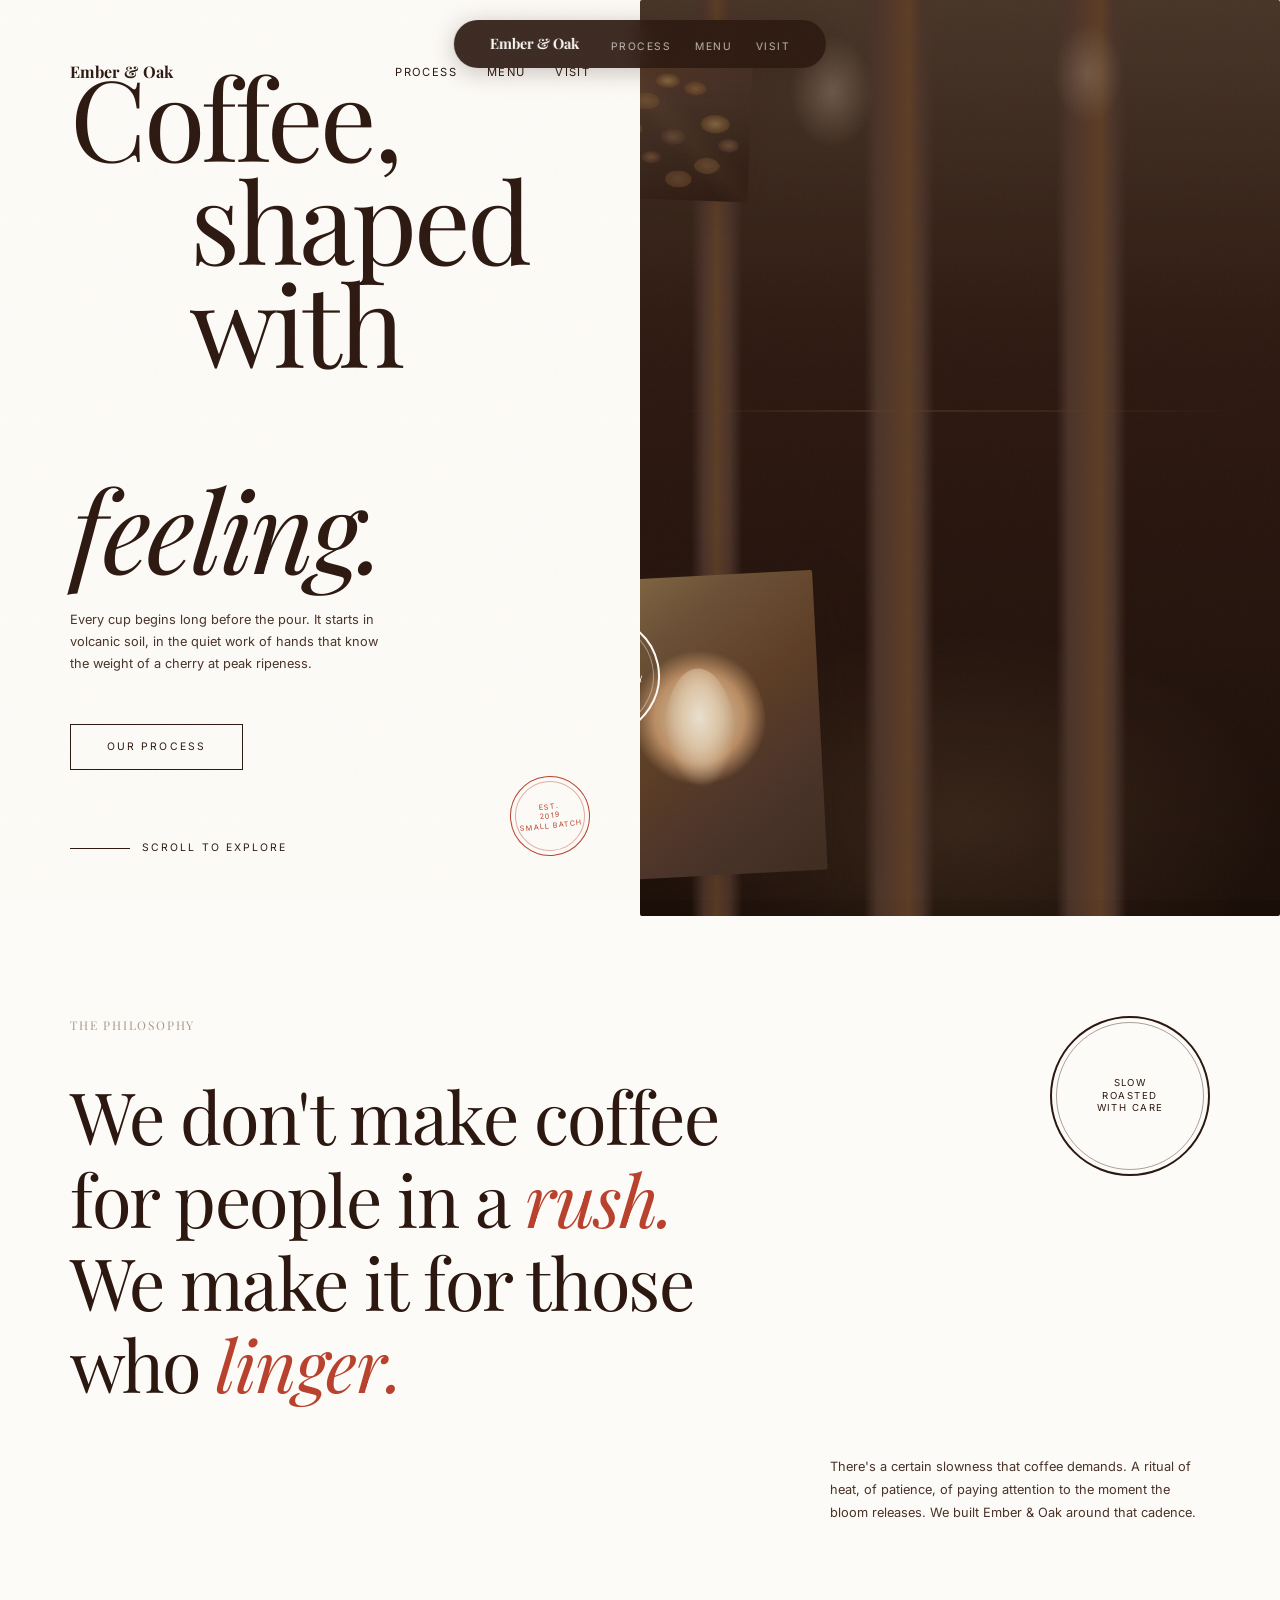
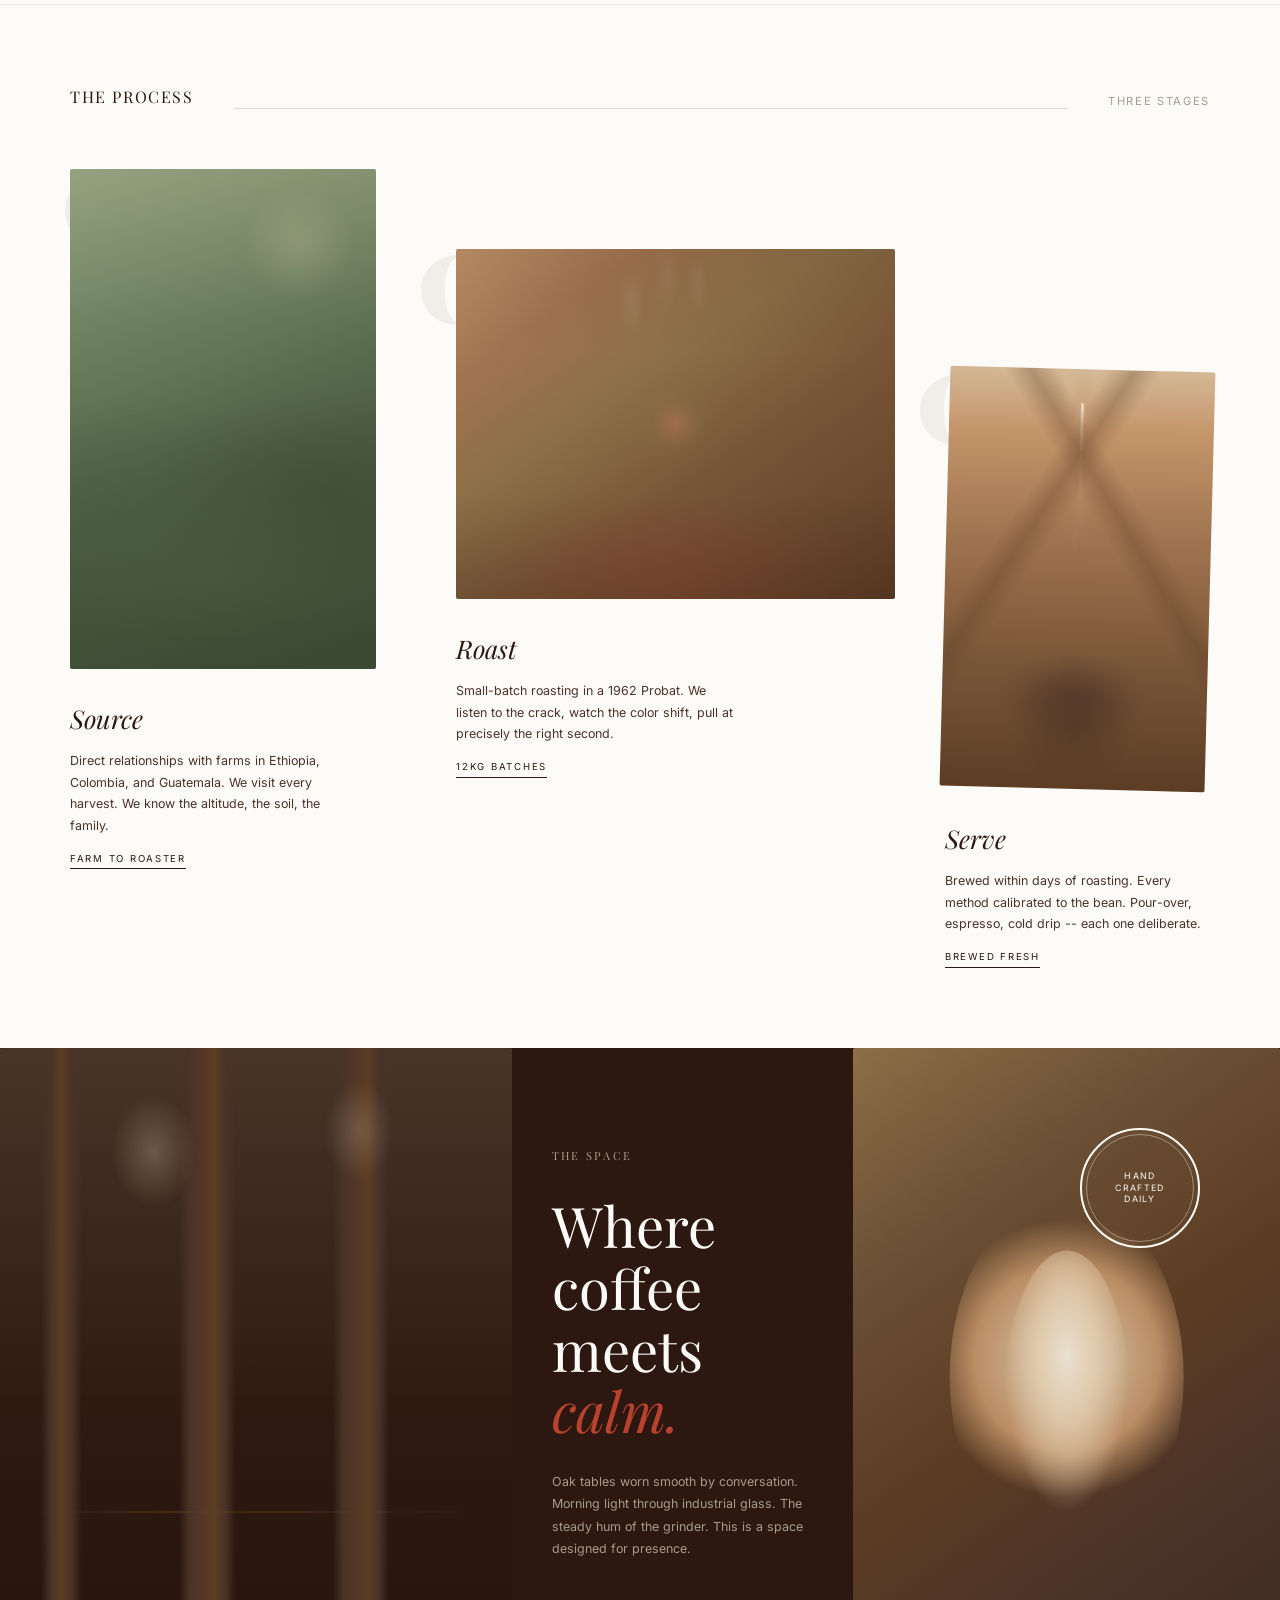
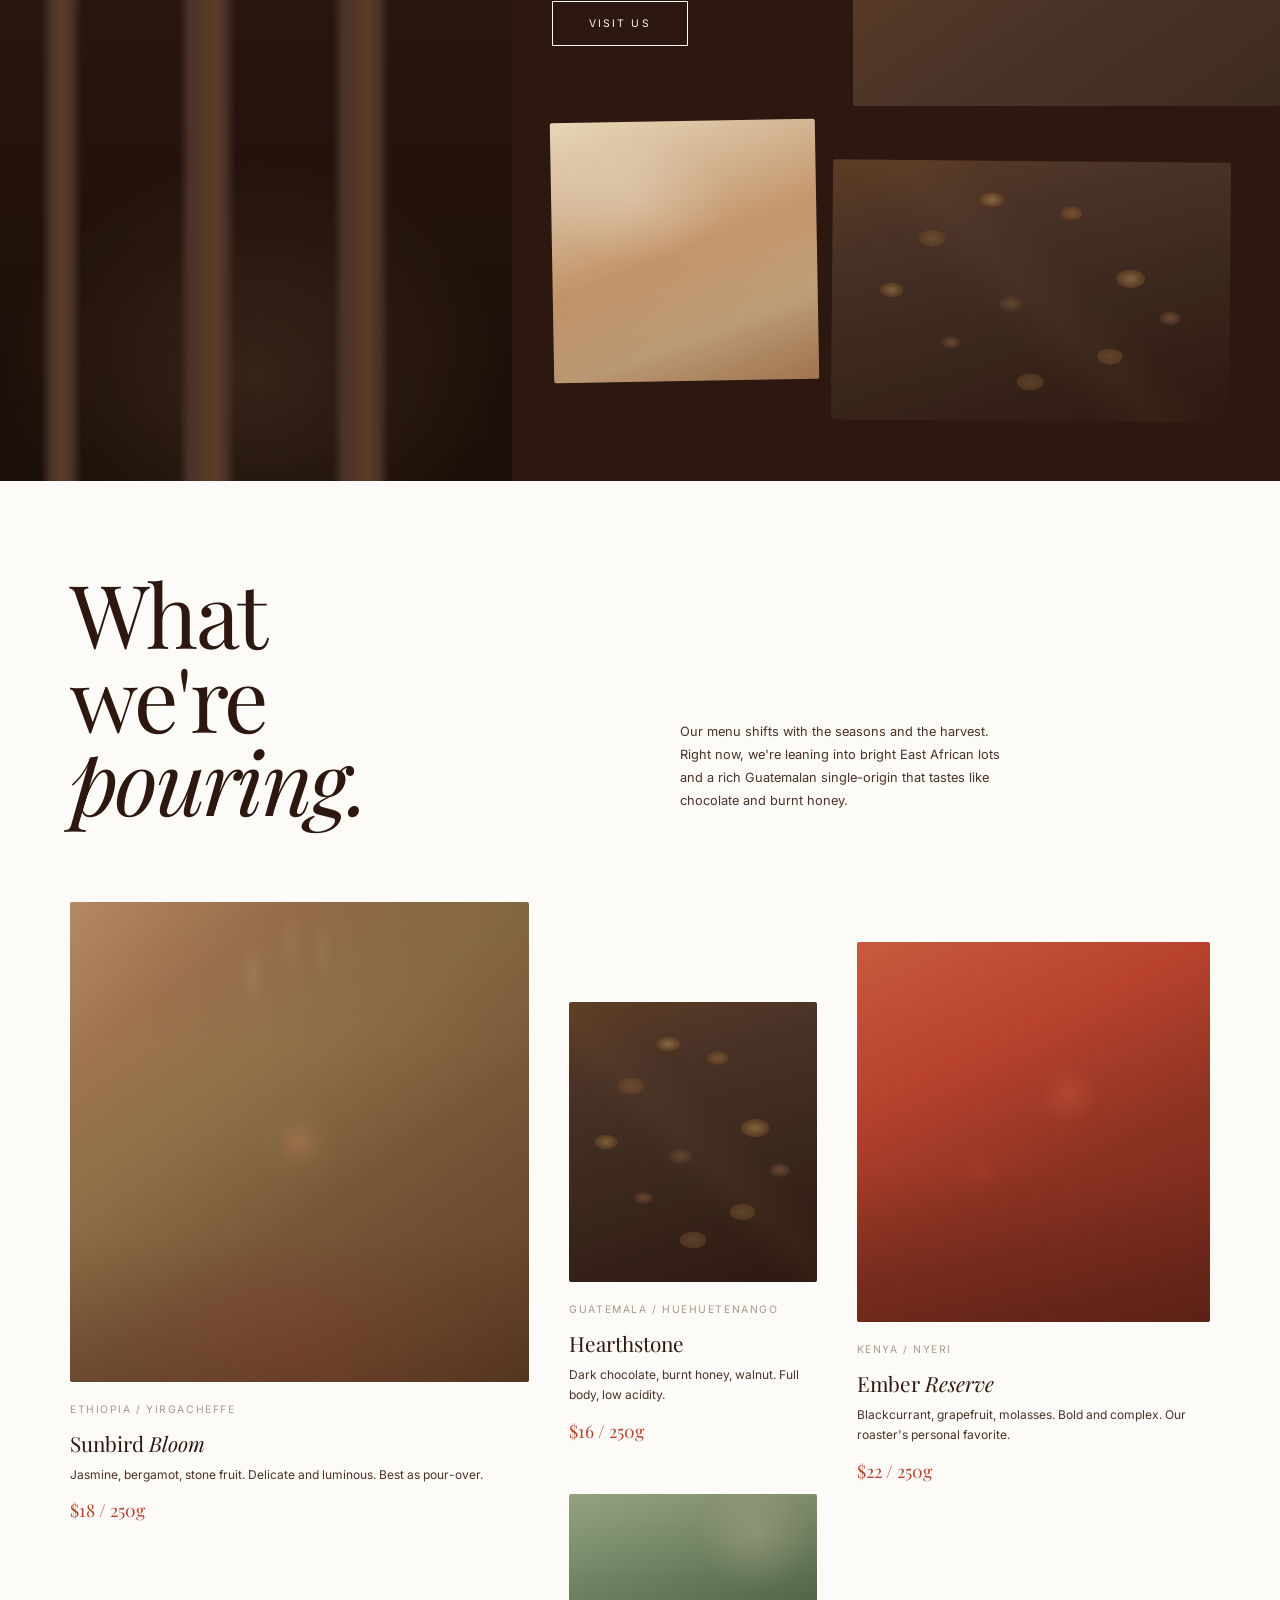
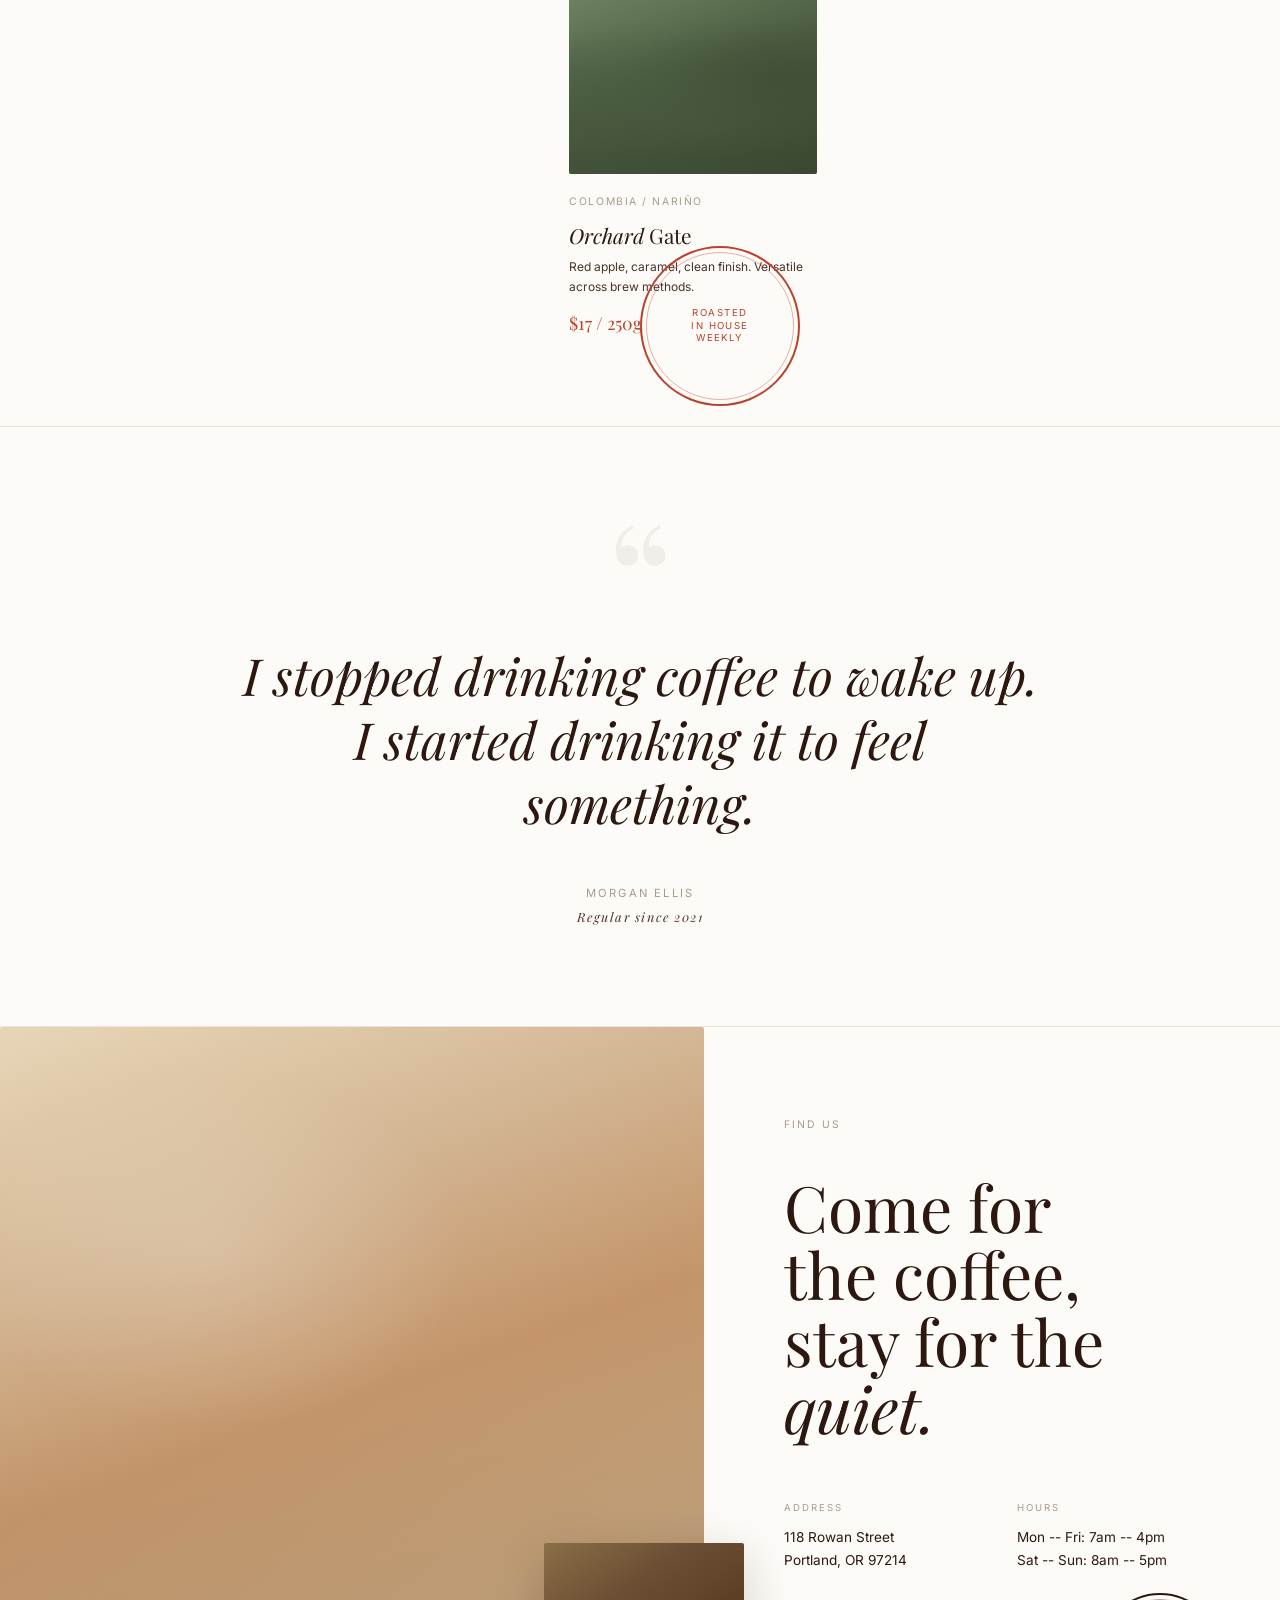
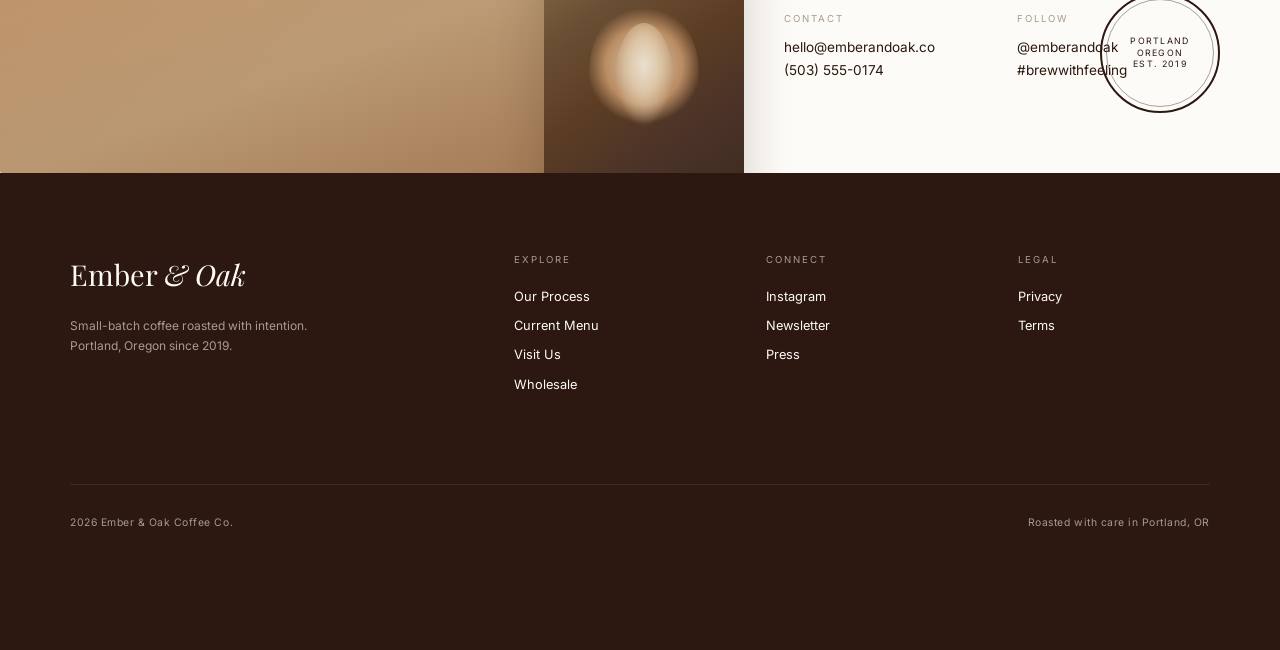
==== commit 4a1929bc: "Fix coffee demo: visible content, CSS-art photos, tighter spacing - All content visible on load (no " ====
--- a/coffee-demo.html
+++ b/coffee-demo.html
@@ -51,47 +51,274 @@
     background-size: 200px 200px;
   }
 
-  /* SCROLL REVEAL */
+  /* FLOATING PILL NAVBAR */
+  .pill-nav {
+    position: fixed;
+    top: 20px;
+    left: 50%;
+    transform: translateX(-50%);
+    z-index: 1000;
+    background: rgba(44, 24, 16, 0.92);
+    backdrop-filter: blur(12px);
+    -webkit-backdrop-filter: blur(12px);
+    border-radius: 50px;
+    padding: 12px 36px;
+    display: flex;
+    align-items: center;
+    gap: 32px;
+    box-shadow: 0 4px 24px rgba(44, 24, 16, 0.25);
+  }
+  .pill-nav-logo {
+    font-family: var(--font-serif);
+    font-size: 0.9rem;
+    font-weight: 700;
+    color: var(--cream);
+    text-decoration: none;
+    white-space: nowrap;
+  }
+  .pill-nav-links {
+    display: flex;
+    gap: 24px;
+    list-style: none;
+  }
+  .pill-nav-links a {
+    font-size: 0.65rem;
+    text-transform: uppercase;
+    letter-spacing: 0.14em;
+    color: rgba(253, 251, 247, 0.7);
+    text-decoration: none;
+    transition: color 0.3s;
+  }
+  .pill-nav-links a:hover { color: var(--cream); }
+
+  /* SCROLL REVEAL - visible by default, animate on scroll */
   .reveal {
-    opacity: 0;
-    transform: translateY(40px);
-    transition: opacity 1.2s var(--ease-out-expo), transform 1.2s var(--ease-out-expo);
-  }
-  .reveal.visible {
     opacity: 1;
     transform: translateY(0);
-  }
-  .reveal-delay-1 { transition-delay: 0.15s; }
-  .reveal-delay-2 { transition-delay: 0.3s; }
-  .reveal-delay-3 { transition-delay: 0.45s; }
-  .reveal-delay-4 { transition-delay: 0.6s; }
-
-  /* PHOTO PLACEHOLDERS */
+    transition: opacity 0.8s var(--ease-out-expo), transform 0.8s var(--ease-out-expo);
+  }
+  .reveal.animate-in {
+    animation: fadeSlideUp 0.8s var(--ease-out-expo) both;
+  }
+  @keyframes fadeSlideUp {
+    from { opacity: 0.4; transform: translateY(24px); }
+    to { opacity: 1; transform: translateY(0); }
+  }
+  .reveal-delay-1 { transition-delay: 0.1s; }
+  .reveal-delay-2 { transition-delay: 0.2s; }
+  .reveal-delay-3 { transition-delay: 0.3s; }
+  .reveal-delay-4 { transition-delay: 0.4s; }
+  .reveal-delay-1.animate-in { animation-delay: 0.1s; }
+  .reveal-delay-2.animate-in { animation-delay: 0.2s; }
+  .reveal-delay-3.animate-in { animation-delay: 0.3s; }
+  .reveal-delay-4.animate-in { animation-delay: 0.4s; }
+
+  /* =========================================
+     RICH CSS-ART PHOTO PLACEHOLDERS
+     ========================================= */
   .photo {
-    background: linear-gradient(135deg, #8B6F47 0%, #6B5035 40%, #4A3228 100%);
     position: relative;
     overflow: hidden;
-  }
-  .photo::after {
+    border-radius: 2px;
+  }
+
+  /* Latte Art - concentric circles */
+  .photo-latte {
+    background: linear-gradient(145deg, #8B6F47 0%, #6B5035 25%, #5C3D24 50%, #4A3228 75%, #3D2B1F 100%);
+  }
+  .photo-latte::before {
+    content: '';
+    position: absolute;
+    top: 50%;
+    left: 50%;
+    width: 55%;
+    height: 55%;
+    transform: translate(-50%, -50%);
+    border-radius: 50%;
+    background: radial-gradient(circle at 50% 45%, #E8D5B8 0%, #D4B896 20%, #C4956A 40%, transparent 60%);
+    opacity: 0.9;
+  }
+  .photo-latte::after {
+    content: '';
+    position: absolute;
+    top: 50%;
+    left: 50%;
+    width: 30%;
+    height: 40%;
+    transform: translate(-50%, -48%);
+    border-radius: 50% 50% 50% 50% / 60% 60% 40% 40%;
+    background: radial-gradient(ellipse at 50% 40%, #F0EBE1 0%, #E8D5B8 30%, transparent 70%);
+    opacity: 0.7;
+  }
+
+  /* Coffee beans - scattered ovals */
+  .photo-beans {
+    background: linear-gradient(160deg, #5C3D24 0%, #4A3228 30%, #3D2B1F 60%, #2C1810 100%);
+  }
+  .photo-beans::before {
     content: '';
     position: absolute;
     inset: 0;
-    background: linear-gradient(180deg, transparent 40%, rgba(44,24,16,0.3) 100%);
-  }
-  .photo-warm {
-    background: linear-gradient(145deg, #C4956A 0%, #A07450 30%, #7A5638 70%, #5C3D24 100%);
-  }
+    background:
+      radial-gradient(ellipse 22px 14px at 25% 30%, #6B5035 0%, #5C3D24 60%, transparent 61%),
+      radial-gradient(ellipse 18px 11px at 60% 20%, #7A5638 0%, #5C3D24 60%, transparent 61%),
+      radial-gradient(ellipse 20px 13px at 45% 55%, #6B5035 0%, #4A3228 60%, transparent 61%),
+      radial-gradient(ellipse 24px 15px at 75% 45%, #8B6F47 0%, #5C3D24 60%, transparent 61%),
+      radial-gradient(ellipse 16px 10px at 30% 70%, #7A5638 0%, #4A3228 60%, transparent 61%),
+      radial-gradient(ellipse 21px 13px at 70% 75%, #6B5035 0%, #5C3D24 60%, transparent 61%),
+      radial-gradient(ellipse 19px 12px at 15% 50%, #8B6F47 0%, #5C3D24 60%, transparent 61%),
+      radial-gradient(ellipse 17px 11px at 85% 60%, #7A5638 0%, #4A3228 60%, transparent 61%),
+      radial-gradient(ellipse 22px 14px at 50% 85%, #6B5035 0%, #5C3D24 60%, transparent 61%),
+      radial-gradient(ellipse 20px 12px at 40% 15%, #8B6F47 0%, #5C3D24 60%, transparent 61%);
+  }
+  .photo-beans::after {
+    content: '';
+    position: absolute;
+    inset: 0;
+    background:
+      linear-gradient(45deg, transparent 0%, transparent 40%, rgba(139,111,71,0.08) 50%, transparent 60%, transparent 100%),
+      linear-gradient(180deg, transparent 0%, rgba(44,24,16,0.3) 100%);
+  }
+
+  /* Interior / Atmosphere - warm rectangles suggesting furniture */
+  .photo-interior {
+    background: linear-gradient(180deg, #3D2B1F 0%, #2C1810 40%, #1A0E08 100%);
+  }
+  .photo-interior::before {
+    content: '';
+    position: absolute;
+    inset: 0;
+    background:
+      /* pendant lights */
+      radial-gradient(ellipse 60px 80px at 30% 10%, rgba(232, 213, 184, 0.25) 0%, transparent 70%),
+      radial-gradient(ellipse 50px 70px at 70% 8%, rgba(232, 213, 184, 0.2) 0%, transparent 70%),
+      /* table shapes */
+      linear-gradient(to right, transparent 8%, #4A3228 10%, #5C3D24 12%, #4A3228 14%, transparent 16%),
+      linear-gradient(to right, transparent 35%, #4A3228 37%, #5C3D24 42%, #4A3228 44%, transparent 46%),
+      linear-gradient(to right, transparent 65%, #4A3228 67%, #5C3D24 72%, #4A3228 74%, transparent 76%),
+      /* warm light spill on floor */
+      radial-gradient(ellipse 70% 30% at 50% 90%, rgba(196, 149, 106, 0.15) 0%, transparent 70%),
+      /* window glow */
+      linear-gradient(to bottom, rgba(232, 213, 184, 0.06) 0%, transparent 35%);
+  }
+  .photo-interior::after {
+    content: '';
+    position: absolute;
+    bottom: 55%;
+    left: 5%;
+    right: 5%;
+    height: 2px;
+    background: linear-gradient(to right, transparent, rgba(92, 61, 36, 0.5), rgba(92, 61, 36, 0.3), transparent);
+  }
+
+  /* Pour-over - vertical flow */
+  .photo-pourover {
+    background: linear-gradient(180deg, #D4B896 0%, #C4956A 15%, #A07450 40%, #7A5638 70%, #5C3D24 100%);
+  }
+  .photo-pourover::before {
+    content: '';
+    position: absolute;
+    top: 8%;
+    left: 50%;
+    transform: translateX(-50%);
+    width: 3px;
+    height: 35%;
+    background: linear-gradient(180deg, rgba(253, 251, 247, 0.6) 0%, rgba(196, 149, 106, 0.8) 40%, rgba(139, 111, 71, 0.4) 100%);
+    border-radius: 2px;
+    box-shadow: 0 0 12px rgba(253, 251, 247, 0.15);
+  }
+  .photo-pourover::after {
+    content: '';
+    position: absolute;
+    inset: 0;
+    background:
+      /* dripper cone shape */
+      linear-gradient(to bottom right, transparent 30%, rgba(92, 61, 36, 0.3) 35%, transparent 40%),
+      linear-gradient(to bottom left, transparent 30%, rgba(92, 61, 36, 0.3) 35%, transparent 40%),
+      /* cup/vessel at bottom */
+      radial-gradient(ellipse 40% 15% at 50% 78%, rgba(74, 50, 40, 0.6) 0%, transparent 70%),
+      radial-gradient(ellipse 35% 20% at 50% 85%, rgba(61, 43, 31, 0.4) 0%, transparent 70%),
+      /* steam wisps */
+      radial-gradient(ellipse 15px 40px at 45% 5%, rgba(253, 251, 247, 0.08) 0%, transparent 70%),
+      radial-gradient(ellipse 12px 35px at 55% 3%, rgba(253, 251, 247, 0.06) 0%, transparent 70%);
+  }
+
+  /* Green / farm / source */
+  .photo-farm {
+    background: linear-gradient(160deg, #8A9E7C 0%, #6B7F5E 30%, #4D5E42 60%, #3A4832 100%);
+  }
+  .photo-farm::before {
+    content: '';
+    position: absolute;
+    inset: 0;
+    background:
+      /* rolling hills */
+      radial-gradient(ellipse 120% 40% at 20% 70%, rgba(74, 94, 66, 0.6) 0%, transparent 60%),
+      radial-gradient(ellipse 100% 35% at 80% 65%, rgba(58, 72, 50, 0.5) 0%, transparent 60%),
+      radial-gradient(ellipse 140% 30% at 50% 80%, rgba(77, 94, 66, 0.4) 0%, transparent 50%),
+      /* sky gradient at top */
+      linear-gradient(180deg, rgba(212, 184, 150, 0.15) 0%, transparent 30%),
+      /* sun glow */
+      radial-gradient(circle 80px at 75% 15%, rgba(232, 213, 184, 0.2) 0%, transparent 70%);
+  }
+  .photo-farm::after {
+    content: '';
+    position: absolute;
+    inset: 0;
+    background: linear-gradient(180deg, transparent 50%, rgba(58, 72, 50, 0.3) 100%);
+  }
+
+  /* Warm roasting */
+  .photo-roast {
+    background: linear-gradient(145deg, #C4956A 0%, #A07450 20%, #8B6F47 40%, #7A5638 60%, #5C3D24 100%);
+  }
+  .photo-roast::before {
+    content: '';
+    position: absolute;
+    inset: 0;
+    background:
+      /* roaster drum circle */
+      radial-gradient(circle 60px at 50% 50%, rgba(196, 149, 106, 0.3) 0%, rgba(139, 111, 71, 0.2) 40%, transparent 70%),
+      radial-gradient(circle 40px at 50% 50%, rgba(184, 66, 46, 0.15) 0%, transparent 60%),
+      /* heat glow from below */
+      radial-gradient(ellipse 80% 40% at 50% 95%, rgba(184, 66, 46, 0.2) 0%, transparent 60%),
+      /* smoke wisps */
+      radial-gradient(ellipse 20px 50px at 40% 15%, rgba(253, 251, 247, 0.08) 0%, transparent 70%),
+      radial-gradient(ellipse 15px 45px at 55% 10%, rgba(253, 251, 247, 0.06) 0%, transparent 70%),
+      radial-gradient(ellipse 18px 55px at 48% 8%, rgba(253, 251, 247, 0.05) 0%, transparent 70%);
+  }
+  .photo-roast::after {
+    content: '';
+    position: absolute;
+    inset: 0;
+    background: linear-gradient(180deg, rgba(44,24,16,0.1) 0%, transparent 30%, transparent 70%, rgba(44,24,16,0.2) 100%);
+  }
+
+  /* Terracotta / bold */
+  .photo-terra {
+    background: linear-gradient(155deg, #C75A3E 0%, #B8422E 30%, #8C3222 60%, #6B2419 100%);
+  }
+  .photo-terra::before {
+    content: '';
+    position: absolute;
+    inset: 0;
+    background:
+      radial-gradient(circle 50px at 60% 40%, rgba(199, 90, 62, 0.4) 0%, transparent 60%),
+      radial-gradient(circle 30px at 35% 60%, rgba(184, 66, 46, 0.3) 0%, transparent 60%),
+      linear-gradient(180deg, transparent 60%, rgba(44, 24, 16, 0.25) 100%);
+  }
+
+  /* Light / creamy */
   .photo-light {
-    background: linear-gradient(160deg, #D4B896 0%, #BFA07A 50%, #9C7E58 100%);
-  }
-  .photo-dark {
-    background: linear-gradient(130deg, #3D2B1F 0%, #2C1810 50%, #1A0E08 100%);
-  }
-  .photo-sage {
-    background: linear-gradient(140deg, #8A9E7C 0%, #6B7F5E 50%, #4D5E42 100%);
-  }
-  .photo-terra {
-    background: linear-gradient(155deg, #C75A3E 0%, #B8422E 50%, #8C3222 100%);
+    background: linear-gradient(160deg, #E8D5B8 0%, #D4B896 25%, #C4956A 50%, #BFA07A 75%, #A07450 100%);
+  }
+  .photo-light::before {
+    content: '';
+    position: absolute;
+    inset: 0;
+    background:
+      radial-gradient(ellipse 60% 40% at 30% 30%, rgba(253, 251, 247, 0.2) 0%, transparent 60%),
+      linear-gradient(180deg, transparent 50%, rgba(160, 116, 80, 0.2) 100%);
   }
 
   /* STAMP / BADGE */
@@ -142,8 +369,7 @@
   .stamp-cream::before { border-color: var(--cream); }
 
   /* =========================================
-     SECTION 1 — HERO
-     Magazine cover energy. Massive type.
+     SECTION 1 -- HERO
      ========================================= */
   .hero {
     min-height: 100vh;
@@ -238,7 +464,6 @@
     display: inline-block;
   }
 
-  /* Right side: photo collage */
   .hero-right {
     position: relative;
     overflow: hidden;
@@ -279,11 +504,10 @@
   }
 
   /* =========================================
-     SECTION 2 — PHILOSOPHY
-     Sparse. One big line. Lots of whitespace.
+     SECTION 2 -- PHILOSOPHY
      ========================================= */
   .philosophy {
-    padding: 180px 70px 140px;
+    padding: 100px 70px 80px;
     position: relative;
     max-width: 1400px;
     margin: 0 auto;
@@ -309,7 +533,7 @@
     color: var(--terracotta);
   }
   .philosophy-body {
-    margin-top: 60px;
+    margin-top: 50px;
     max-width: 380px;
     margin-left: auto;
     font-size: 0.8rem;
@@ -318,22 +542,21 @@
   }
   .philosophy-stamp {
     position: absolute;
-    top: 160px;
+    top: 100px;
     right: 70px;
     transform: rotate(15deg);
   }
 
   /* =========================================
-     SECTION 3 — PROCESS (01-03)
-     Broken grid. Numbers as design elements.
+     SECTION 3 -- PROCESS
      ========================================= */
   .process {
-    padding: 0 0 160px;
+    padding: 0 0 80px;
     position: relative;
   }
 
   .process-header {
-    padding: 0 70px 100px;
+    padding: 0 70px 60px;
     display: flex;
     justify-content: space-between;
     align-items: flex-end;
@@ -358,7 +581,6 @@
     color: var(--warm-gray);
   }
 
-  /* Step grid — intentionally asymmetric */
   .process-grid {
     display: grid;
     grid-template-columns: 1fr 1.4fr 0.8fr;
@@ -372,7 +594,6 @@
     position: relative;
   }
 
-  /* Step 01 — Source */
   .step-01 {
     grid-column: 1;
     grid-row: 1 / 3;
@@ -384,7 +605,6 @@
     margin-bottom: 30px;
   }
 
-  /* Step 02 — Roast */
   .step-02 {
     grid-column: 2;
     grid-row: 1;
@@ -397,7 +617,6 @@
     margin-bottom: 30px;
   }
 
-  /* Step 03 — Serve */
   .step-03 {
     grid-column: 3;
     grid-row: 1 / 3;
@@ -448,8 +667,7 @@
   }
 
   /* =========================================
-     SECTION 4 — FULL BLEED DARK
-     Dense. Atmospheric. Magazine spread.
+     SECTION 4 -- ATMOSPHERE (DARK)
      ========================================= */
   .atmosphere {
     background: var(--espresso);
@@ -462,18 +680,18 @@
     display: grid;
     grid-template-columns: 1.2fr 0.8fr 1fr;
     grid-template-rows: auto auto;
-    min-height: 100vh;
+    min-height: 90vh;
   }
 
   .atm-photo-1 {
     grid-column: 1;
     grid-row: 1 / 3;
-    min-height: 700px;
+    min-height: 600px;
   }
   .atm-text {
     grid-column: 2;
     grid-row: 1;
-    padding: 120px 50px 60px 40px;
+    padding: 100px 50px 60px 40px;
     display: flex;
     flex-direction: column;
     justify-content: flex-end;
@@ -507,7 +725,7 @@
   .atm-photo-2 {
     grid-column: 3;
     grid-row: 1;
-    min-height: 400px;
+    min-height: 380px;
   }
   .atm-collage {
     grid-column: 2 / 4;
@@ -515,7 +733,7 @@
     display: grid;
     grid-template-columns: 1fr 1.5fr;
     gap: 15px;
-    padding: 15px 50px 80px 40px;
+    padding: 15px 50px 60px 40px;
   }
   .atm-collage-a {
     height: 260px;
@@ -536,11 +754,10 @@
   }
 
   /* =========================================
-     SECTION 5 — MENU TEASER
-     Asymmetric. Editorial product layout.
+     SECTION 5 -- MENU
      ========================================= */
   .menu {
-    padding: 160px 70px;
+    padding: 90px 70px;
     max-width: 1400px;
     margin: 0 auto;
     position: relative;
@@ -550,7 +767,7 @@
     display: grid;
     grid-template-columns: 1fr 1fr;
     gap: 80px;
-    margin-bottom: 120px;
+    margin-bottom: 80px;
   }
   .menu-header-left h2 {
     font-family: var(--font-serif);
@@ -619,28 +836,27 @@
   }
 
   .menu-col-2 {
-    margin-top: 140px;
+    margin-top: 100px;
   }
   .menu-col-2 .menu-item + .menu-item {
     margin-top: 50px;
   }
   .menu-col-3 {
-    margin-top: 60px;
+    margin-top: 40px;
   }
 
   .menu-stamp {
     position: absolute;
-    bottom: 40px;
+    bottom: 20px;
     left: 50%;
     transform: translateX(-50%) rotate(-8deg);
   }
 
   /* =========================================
-     SECTION 6 — TESTIMONIAL
-     Full width. Massive quote. Sparse.
+     SECTION 6 -- TESTIMONIAL
      ========================================= */
   .testimonial {
-    padding: 200px 70px;
+    padding: 100px 70px;
     text-align: center;
     position: relative;
     max-width: 1100px;
@@ -680,13 +896,12 @@
   }
 
   /* =========================================
-     SECTION 7 — LOCATION / VISIT
-     Split. Photo bleeds. Overlap.
+     SECTION 7 -- VISIT
      ========================================= */
   .visit {
     display: grid;
     grid-template-columns: 1.1fr 0.9fr;
-    min-height: 90vh;
+    min-height: 80vh;
     position: relative;
     overflow: hidden;
   }
@@ -696,7 +911,7 @@
   .visit-photo-main {
     width: 100%;
     height: 100%;
-    min-height: 600px;
+    min-height: 550px;
   }
   .visit-photo-inset {
     position: absolute;
@@ -710,7 +925,7 @@
   }
 
   .visit-content {
-    padding: 120px 70px 120px 80px;
+    padding: 90px 70px 90px 80px;
     display: flex;
     flex-direction: column;
     justify-content: center;
@@ -756,14 +971,14 @@
   }
 
   /* =========================================
-     SECTION 8 — FOOTER
-     Minimal. Magazine colophon style.
+     SECTION 8 -- FOOTER
      ========================================= */
   .footer {
     background: var(--espresso);
     color: var(--cream);
-    padding: 80px 70px;
-    position: relative;
+    padding: 80px 70px 120px;
+    position: relative;
+    z-index: 10;
   }
   .footer-grid {
     display: grid;
@@ -816,7 +1031,7 @@
   }
 
   /* =========================================
-     DECORATIVE ELEMENTS
+     DECORATIVE
      ========================================= */
   .divider-thin {
     width: 100%;
@@ -830,8 +1045,6 @@
     background: var(--terracotta);
     display: inline-block;
   }
-
-  /* Floating badge that crosses sections */
   .float-badge {
     position: absolute;
     z-index: 10;
@@ -889,7 +1102,7 @@
     .hero-photo-sm { display: none; }
     .hero-stamp { display: none; }
 
-    .philosophy { padding: 100px 30px 80px; }
+    .philosophy { padding: 80px 30px 60px; }
     .philosophy-text { font-size: 2.8rem; }
     .philosophy-stamp { display: none; }
 
@@ -914,24 +1127,27 @@
     .atm-collage { grid-column: 1 / 3; grid-row: 3; padding: 15px 30px 60px; }
     .atm-stamp { top: 20px; right: 20px; }
 
-    .menu { padding: 100px 30px; }
+    .menu { padding: 80px 30px; }
     .menu-header { grid-template-columns: 1fr; gap: 30px; }
     .menu-header-left h2 { font-size: 3.5rem; }
     .menu-items { grid-template-columns: 1fr 1fr; }
     .menu-col-2 { margin-top: 0; }
     .menu-col-3 { margin-top: 0; }
 
-    .testimonial { padding: 120px 30px; }
+    .testimonial { padding: 80px 30px; }
     .testimonial-quote { font-size: 2rem; }
 
     .visit { grid-template-columns: 1fr; }
     .visit-photo-side { min-height: 50vh; }
-    .visit-content { padding: 80px 30px; }
+    .visit-content { padding: 60px 30px; }
     .visit-content h2 { font-size: 2.5rem; }
     .visit-photo-inset { right: 20px; bottom: -20px; width: 140px; height: 180px; }
 
     .footer-grid { grid-template-columns: 1fr 1fr; gap: 40px; }
-    .process-header { padding: 0 30px 60px; }
+    .process-header { padding: 0 30px 40px; }
+
+    .pill-nav { padding: 10px 24px; gap: 20px; }
+    .pill-nav-links { gap: 16px; }
   }
 
   @media (max-width: 640px) {
@@ -949,13 +1165,24 @@
     .footer-grid { grid-template-columns: 1fr; }
     .visit-details { grid-template-columns: 1fr; }
     .testimonial-mark { font-size: 6rem; }
+    .pill-nav-links { display: none; }
   }
 </style>
 </head>
 <body>
 
+  <!-- FLOATING PILL NAVBAR -->
+  <nav class="pill-nav">
+    <a href="#" class="pill-nav-logo">Ember & Oak</a>
+    <ul class="pill-nav-links">
+      <li><a href="#process">Process</a></li>
+      <li><a href="#menu">Menu</a></li>
+      <li><a href="#visit">Visit</a></li>
+    </ul>
+  </nav>
+
   <!-- ==========================================
-       HERO — Magazine cover
+       HERO
        ========================================== -->
   <section class="hero">
     <div class="hero-left">
@@ -993,9 +1220,9 @@
     </div>
 
     <div class="hero-right">
-      <div class="photo photo-dark hero-photo-main"></div>
-      <div class="photo photo-warm hero-photo-overlay"></div>
-      <div class="photo photo-light hero-photo-sm"></div>
+      <div class="photo photo-interior hero-photo-main"></div>
+      <div class="photo photo-latte hero-photo-overlay"></div>
+      <div class="photo photo-beans hero-photo-sm"></div>
       <div class="stamp stamp-cream hero-stamp">
         <span>Single<br>Origin<br>Roasted Daily</span>
       </div>
@@ -1004,7 +1231,7 @@
 
 
   <!-- ==========================================
-       PHILOSOPHY — Sparse, one big statement
+       PHILOSOPHY
        ========================================== -->
   <section class="philosophy">
     <div class="philosophy-number reveal">The Philosophy</div>
@@ -1028,10 +1255,10 @@
 
 
   <!-- ==========================================
-       PROCESS — 01, 02, 03. Broken grid.
+       PROCESS
        ========================================== -->
   <section class="process" id="process">
-    <div class="process-header reveal" style="padding-top: 120px;">
+    <div class="process-header reveal" style="padding-top: 80px;">
       <div class="process-title">The Process</div>
       <div class="process-line"></div>
       <div class="process-label">Three Stages</div>
@@ -1042,7 +1269,7 @@
       <div class="process-step step-01 reveal">
         <div class="step-number">01</div>
         <div class="step-content">
-          <div class="photo photo-sage step-photo"></div>
+          <div class="photo photo-farm step-photo"></div>
           <div class="step-name"><em>Source</em></div>
           <p class="step-desc">
             Direct relationships with farms in Ethiopia, Colombia, and Guatemala.
@@ -1056,7 +1283,7 @@
       <div class="process-step step-02 reveal reveal-delay-1">
         <div class="step-number">02</div>
         <div class="step-content">
-          <div class="photo photo-warm step-photo"></div>
+          <div class="photo photo-roast step-photo"></div>
           <div class="step-name"><em>Roast</em></div>
           <p class="step-desc">
             Small-batch roasting in a 1962 Probat. We listen to the crack,
@@ -1070,7 +1297,7 @@
       <div class="process-step step-03 reveal reveal-delay-2">
         <div class="step-number">03</div>
         <div class="step-content">
-          <div class="photo photo-terra step-photo"></div>
+          <div class="photo photo-pourover step-photo"></div>
           <div class="step-name"><em>Serve</em></div>
           <p class="step-desc">
             Brewed within days of roasting. Every method calibrated to the bean.
@@ -1084,11 +1311,11 @@
 
 
   <!-- ==========================================
-       ATMOSPHERE — Dark, dense, magazine spread
+       ATMOSPHERE
        ========================================== -->
   <section class="atmosphere">
     <div class="atmosphere-grid">
-      <div class="photo photo-dark atm-photo-1 reveal"></div>
+      <div class="photo photo-interior atm-photo-1 reveal"></div>
       <div class="atm-text reveal reveal-delay-1">
         <div class="atm-text-number">The Space</div>
         <h2>Where<br>coffee<br>meets <em>calm.</em></h2>
@@ -1099,10 +1326,10 @@
         </p>
         <a href="#visit" class="btn-editorial btn-editorial-light" style="margin-top: 40px; align-self: flex-start;"><span>Visit Us</span></a>
       </div>
-      <div class="photo photo-warm atm-photo-2 reveal reveal-delay-2"></div>
+      <div class="photo photo-latte atm-photo-2 reveal reveal-delay-2"></div>
       <div class="atm-collage reveal reveal-delay-3">
         <div class="photo photo-light atm-collage-a"></div>
-        <div class="photo photo-sage atm-collage-b"></div>
+        <div class="photo photo-beans atm-collage-b"></div>
       </div>
     </div>
     <div class="stamp stamp-cream atm-stamp reveal">
@@ -1112,7 +1339,7 @@
 
 
   <!-- ==========================================
-       MENU — Editorial product layout
+       MENU
        ========================================== -->
   <section class="menu" id="menu">
     <div class="menu-header reveal">
@@ -1131,7 +1358,7 @@
     <div class="menu-items">
       <!-- Column 1 -->
       <div class="menu-item reveal">
-        <div class="photo photo-warm menu-item-photo mi-tall"></div>
+        <div class="photo photo-roast menu-item-photo mi-tall"></div>
         <div class="menu-item-origin">Ethiopia / Yirgacheffe</div>
         <div class="menu-item-name">Sunbird <em>Bloom</em></div>
         <p class="menu-item-desc">
@@ -1144,7 +1371,7 @@
       <!-- Column 2 -->
       <div class="menu-col-2">
         <div class="menu-item reveal reveal-delay-1">
-          <div class="photo photo-dark menu-item-photo mi-short"></div>
+          <div class="photo photo-beans menu-item-photo mi-short"></div>
           <div class="menu-item-origin">Guatemala / Huehuetenango</div>
           <div class="menu-item-name">Hearthstone</div>
           <p class="menu-item-desc">
@@ -1153,7 +1380,7 @@
           <div class="menu-item-price">$16 / 250g</div>
         </div>
         <div class="menu-item reveal reveal-delay-2">
-          <div class="photo photo-sage menu-item-photo mi-short" style="margin-top: 50px;"></div>
+          <div class="photo photo-farm menu-item-photo mi-short" style="margin-top: 50px;"></div>
           <div class="menu-item-origin">Colombia / Nari&ntilde;o</div>
           <div class="menu-item-name"><em>Orchard</em> Gate</div>
           <p class="menu-item-desc">
@@ -1187,10 +1414,10 @@
 
 
   <!-- ==========================================
-       TESTIMONIAL — Massive quote. Sparse.
+       TESTIMONIAL
        ========================================== -->
   <section class="testimonial">
-    <div class="testimonial-mark reveal">"</div>
+    <div class="testimonial-mark reveal">&ldquo;</div>
     <blockquote class="testimonial-quote reveal reveal-delay-1">
       I stopped drinking coffee to wake up. I started drinking it to feel something.
     </blockquote>
@@ -1204,12 +1431,12 @@
 
 
   <!-- ==========================================
-       VISIT — Split layout. Photo bleeds.
+       VISIT
        ========================================== -->
   <section class="visit" id="visit">
     <div class="visit-photo-side">
       <div class="photo photo-light visit-photo-main reveal"></div>
-      <div class="photo photo-dark visit-photo-inset reveal reveal-delay-2"></div>
+      <div class="photo photo-latte visit-photo-inset reveal reveal-delay-2"></div>
     </div>
     <div class="visit-content">
       <div class="visit-label reveal">Find Us</div>
@@ -1252,7 +1479,7 @@
 
 
   <!-- ==========================================
-       FOOTER — Colophon style
+       FOOTER
        ========================================== -->
   <footer class="footer">
     <div class="footer-grid">
@@ -1292,16 +1519,18 @@
        SCROLL REVEAL JS
        ========================================== -->
   <script>
-    // Intersection Observer for scroll reveals
+    // Elements are visible by default (opacity: 1).
+    // On scroll intersection, add a subtle animate-in class for a nice entrance.
     const observer = new IntersectionObserver((entries) => {
       entries.forEach(entry => {
         if (entry.isIntersecting) {
-          entry.target.classList.add('visible');
+          entry.target.classList.add('animate-in');
+          observer.unobserve(entry.target);
         }
       });
     }, {
-      threshold: 0.1,
-      rootMargin: '0px 0px -60px 0px'
+      threshold: 0.05,
+      rootMargin: '0px 0px -30px 0px'
     });
 
     document.querySelectorAll('.reveal').forEach(el => observer.observe(el));
